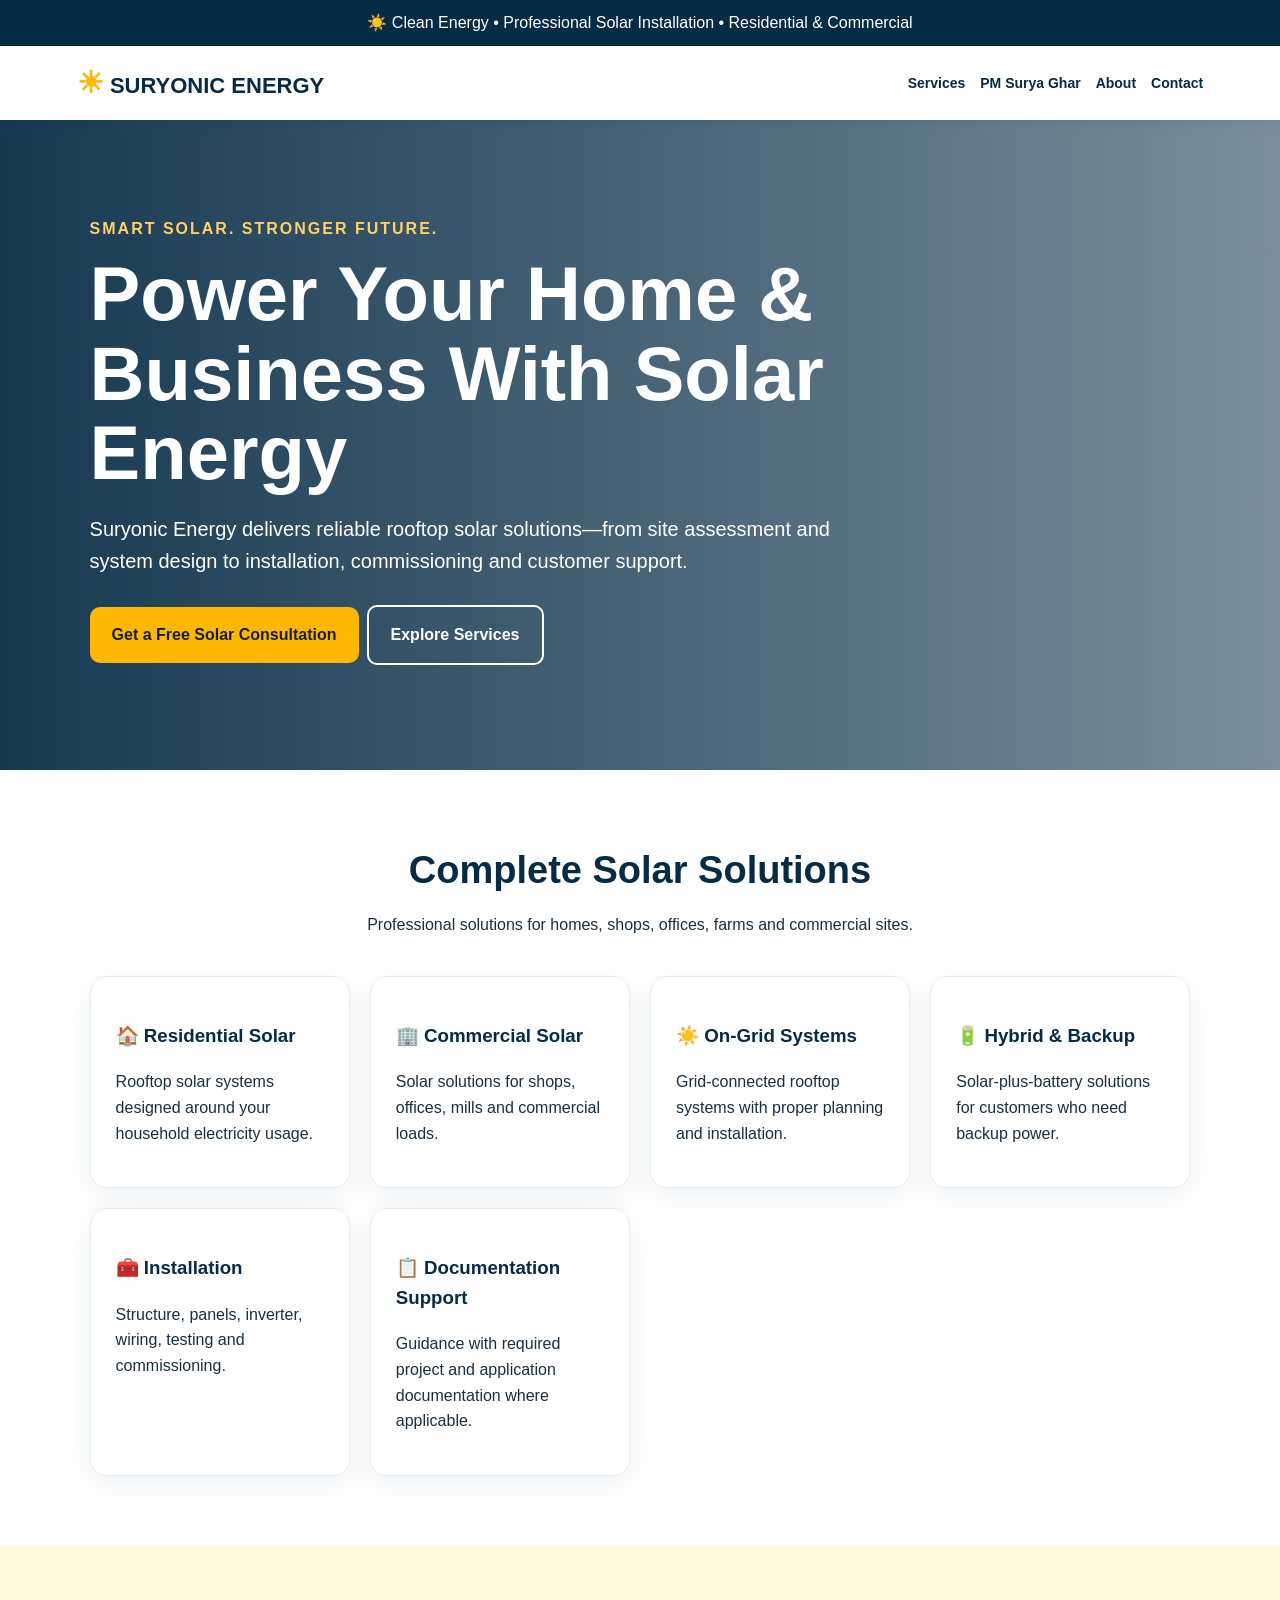
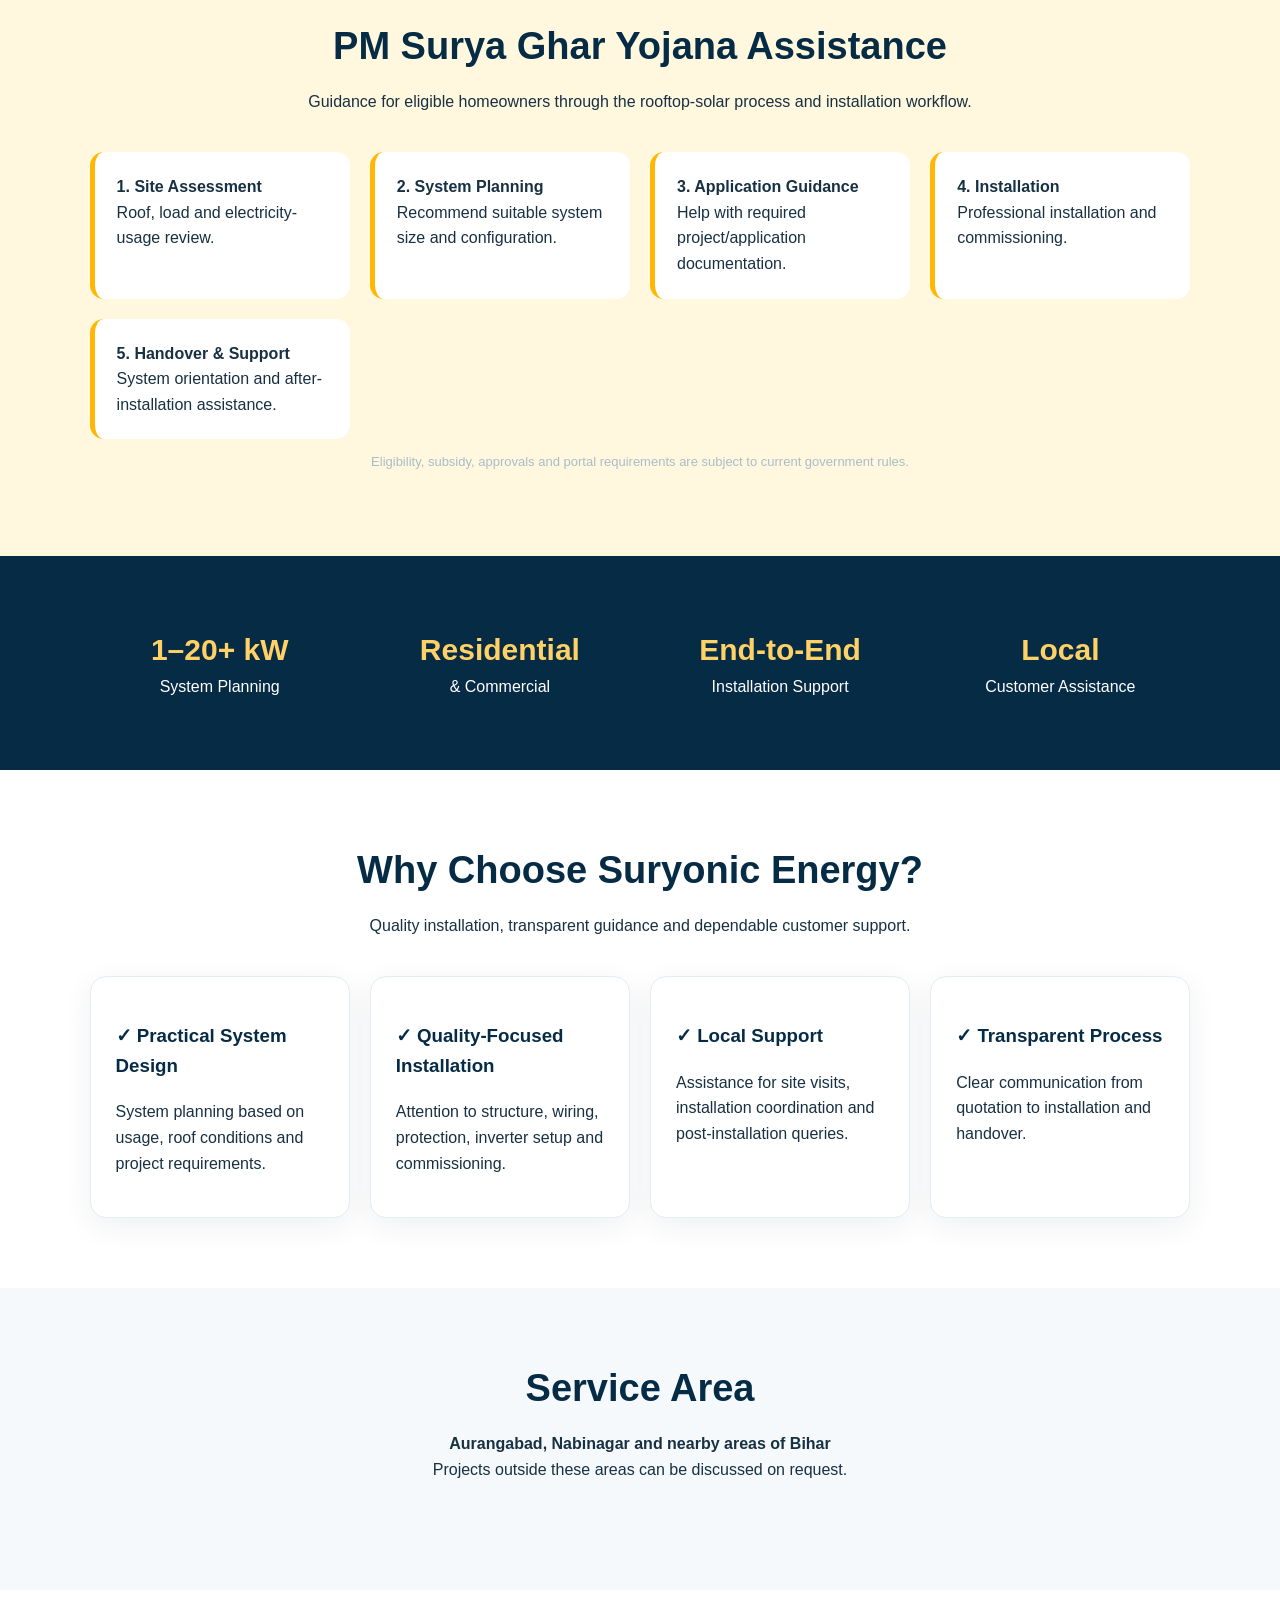
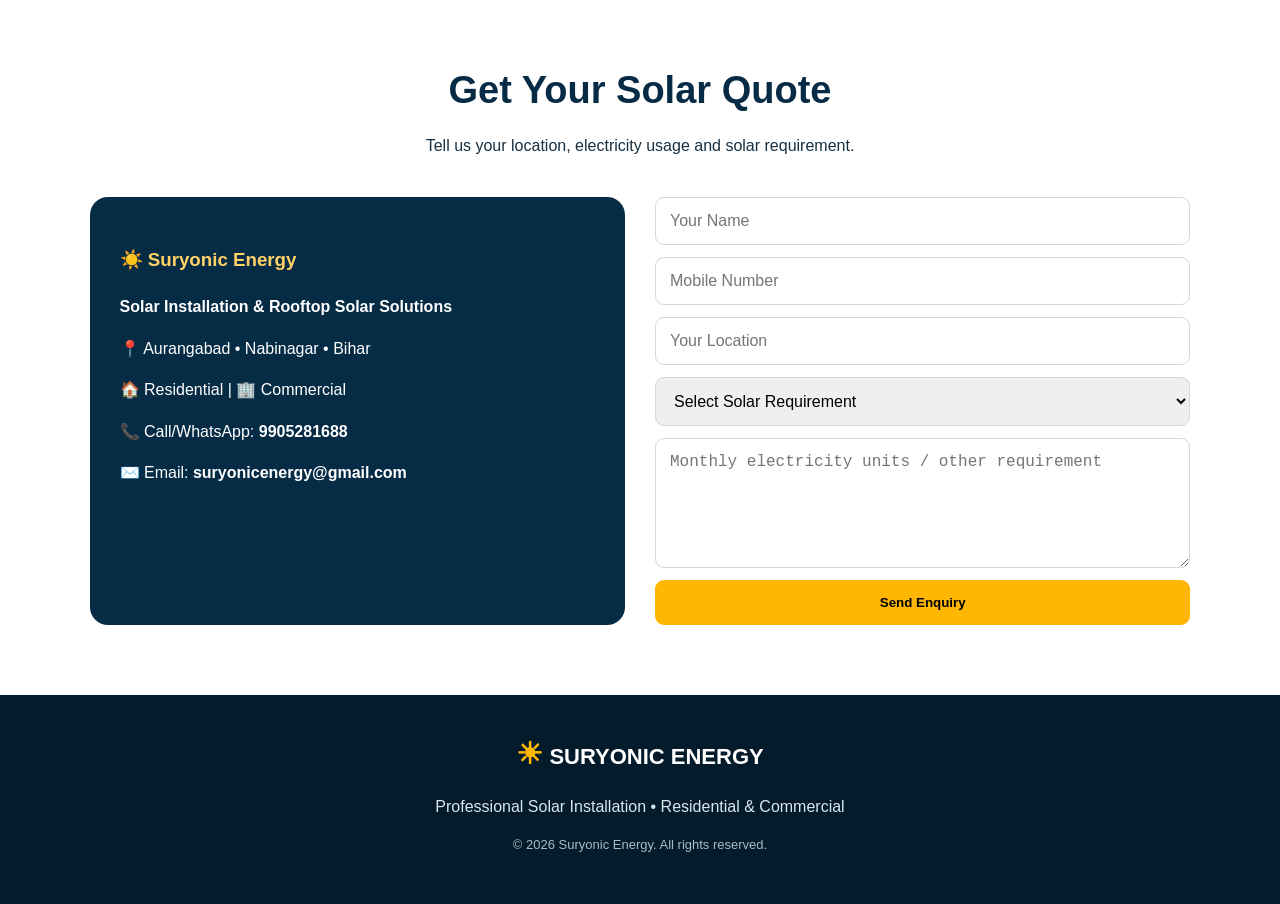
==== index.html @ b530cf10 "Add files via upload" ====
<!doctype html>
<html lang="en">
<head>
<meta charset="utf-8"><meta name="viewport" content="width=device-width,initial-scale=1">
<title>Suryonic Energy | Solar Installation in Bihar</title>
<meta name="description" content="Suryonic Energy provides rooftop solar installation and residential and commercial solar solutions in Bihar.">
<meta name="keywords" content="solar installation Bihar, rooftop solar, PM Surya Ghar, solar company Aurangabad Bihar, solar Nabinagar">
<meta name="theme-color" content="#062b45">
<style>
:root{--n:#062b45;--b:#0b496b;--y:#ffb703;--l:#f5f9fc;--t:#173042}*{box-sizing:border-box}html{scroll-behavior:smooth}body{margin:0;font-family:Arial,sans-serif;color:var(--t);line-height:1.6}.top{background:var(--n);color:#fff;text-align:center;padding:10px 15px}nav{position:sticky;top:0;z-index:5;background:#fff;display:flex;justify-content:space-between;align-items:center;padding:13px 6%;box-shadow:0 2px 12px #0001}.logo{font-size:22px;font-weight:800;color:var(--n)}.logo span{color:var(--y);font-size:30px}nav a{margin-left:15px;text-decoration:none;color:var(--n);font-weight:700;font-size:14px}.hero{min-height:650px;padding:75px 7%;display:flex;align-items:center;color:#fff;background:linear-gradient(90deg,#052b45ee,#052b4588),url('https://images.unsplash.com/photo-1508514177221-188b1cf16e9d?auto=format&fit=crop&w=1800&q=85') center/cover}.hero div{max-width:800px}.ey{color:#ffd166;font-weight:800;letter-spacing:2px}.hero h1{font-size:clamp(42px,7vw,76px);line-height:1.05;margin:12px 0 20px}.hero p{font-size:20px}.btn{display:inline-block;padding:15px 22px;border-radius:10px;text-decoration:none;font-weight:800;margin:8px 8px 8px 0}.p{background:var(--y);color:#13202a}.s{border:2px solid #fff;color:#fff}section{padding:70px 7%}.title{text-align:center;font-size:38px;color:var(--n);margin:0 0 12px}.lead{text-align:center;max-width:760px;margin:0 auto 38px}.cards,.steps{display:grid;grid-template-columns:repeat(auto-fit,minmax(220px,1fr));gap:20px}.card{padding:25px;background:#fff;border:1px solid #e4edf2;border-radius:16px;box-shadow:0 8px 30px #062b4512}.card h3{color:var(--n)}.pm{background:#fff8df}.step{background:#fff;padding:22px;border-radius:14px;border-left:5px solid var(--y)}.stats{background:var(--n);color:#fff;display:grid;grid-template-columns:repeat(auto-fit,minmax(180px,1fr));gap:20px;text-align:center}.stats b{display:block;color:#ffd166;font-size:30px}.area{background:var(--l)}.contact{display:grid;grid-template-columns:1fr 1fr;gap:30px}.box{background:var(--n);color:#fff;border-radius:18px;padding:30px}.box h3{color:#ffd166}form{display:grid;gap:12px}input,select,textarea{padding:14px;border:1px solid #ccd9e1;border-radius:9px;font-size:16px}textarea{min-height:130px}.submit{background:var(--y);border:0;padding:15px;border-radius:9px;font-weight:800}footer{background:#031b2b;color:#d9e7ef;text-align:center;padding:35px 7%}.small{font-size:13px;color:#a9bdc9}@media(max-width:800px){nav a{display:none}.contact{grid-template-columns:1fr}.hero{padding:60px 6%}.title{font-size:31px}}
</style></head>
<body>
<div class="top">☀️ Clean Energy • Professional Solar Installation • Residential & Commercial</div>
<nav><div class="logo"><span>☀</span> SURYONIC ENERGY</div><div><a href="#services">Services</a><a href="#pm">PM Surya Ghar</a><a href="#about">About</a><a href="#contact">Contact</a></div></nav>
<header class="hero"><div><div class="ey">SMART SOLAR. STRONGER FUTURE.</div><h1>Power Your Home & Business With Solar Energy</h1><p>Suryonic Energy delivers reliable rooftop solar solutions—from site assessment and system design to installation, commissioning and customer support.</p><a class="btn p" href="#contact">Get a Free Solar Consultation</a><a class="btn s" href="#services">Explore Services</a></div></header>
<section id="services"><h2 class="title">Complete Solar Solutions</h2><p class="lead">Professional solutions for homes, shops, offices, farms and commercial sites.</p><div class="cards">
<div class="card"><h3>🏠 Residential Solar</h3><p>Rooftop solar systems designed around your household electricity usage.</p></div>
<div class="card"><h3>🏢 Commercial Solar</h3><p>Solar solutions for shops, offices, mills and commercial loads.</p></div>
<div class="card"><h3>☀️ On-Grid Systems</h3><p>Grid-connected rooftop systems with proper planning and installation.</p></div>
<div class="card"><h3>🔋 Hybrid & Backup</h3><p>Solar-plus-battery solutions for customers who need backup power.</p></div>
<div class="card"><h3>🧰 Installation</h3><p>Structure, panels, inverter, wiring, testing and commissioning.</p></div>
<div class="card"><h3>📋 Documentation Support</h3><p>Guidance with required project and application documentation where applicable.</p></div>
</div></section>
<section id="pm" class="pm"><h2 class="title">PM Surya Ghar Yojana Assistance</h2><p class="lead">Guidance for eligible homeowners through the rooftop-solar process and installation workflow.</p><div class="steps">
<div class="step"><b>1. Site Assessment</b><br>Roof, load and electricity-usage review.</div><div class="step"><b>2. System Planning</b><br>Recommend suitable system size and configuration.</div><div class="step"><b>3. Application Guidance</b><br>Help with required project/application documentation.</div><div class="step"><b>4. Installation</b><br>Professional installation and commissioning.</div><div class="step"><b>5. Handover & Support</b><br>System orientation and after-installation assistance.</div></div><p class="small" style="text-align:center">Eligibility, subsidy, approvals and portal requirements are subject to current government rules.</p></section>
<section class="stats"><div><b>1–20+ kW</b>System Planning</div><div><b>Residential</b>& Commercial</div><div><b>End-to-End</b>Installation Support</div><div><b>Local</b>Customer Assistance</div></section>
<section id="about"><h2 class="title">Why Choose Suryonic Energy?</h2><p class="lead">Quality installation, transparent guidance and dependable customer support.</p><div class="cards">
<div class="card"><h3>✓ Practical System Design</h3><p>System planning based on usage, roof conditions and project requirements.</p></div><div class="card"><h3>✓ Quality-Focused Installation</h3><p>Attention to structure, wiring, protection, inverter setup and commissioning.</p></div><div class="card"><h3>✓ Local Support</h3><p>Assistance for site visits, installation coordination and post-installation queries.</p></div><div class="card"><h3>✓ Transparent Process</h3><p>Clear communication from quotation to installation and handover.</p></div></div></section>
<section class="area"><h2 class="title">Service Area</h2><p class="lead"><b>Aurangabad, Nabinagar and nearby areas of Bihar</b><br>Projects outside these areas can be discussed on request.</p></section>
<section id="contact"><h2 class="title">Get Your Solar Quote</h2><p class="lead">Tell us your location, electricity usage and solar requirement.</p><div class="contact"><div class="box"><h3>☀️ Suryonic Energy</h3><p><b>Solar Installation & Rooftop Solar Solutions</b></p><p>📍 Aurangabad • Nabinagar • Bihar</p><p>🏠 Residential | 🏢 Commercial</p><p>📞 Call/WhatsApp: <b>9905281688</b></p><p>✉️ Email: <b>suryonicenergy@gmail.com</b></p></div>
<form action="mailto:suryonicenergy@gmail.com" method="post" enctype="text/plain"><input name="name" required placeholder="Your Name"><input name="phone" required placeholder="Mobile Number"><input name="location" required placeholder="Your Location"><select name="system"><option>Select Solar Requirement</option><option>1 kW</option><option>2 kW</option><option>3 kW</option><option>5 kW</option><option>10 kW+</option><option>Not Sure</option></select><textarea name="message" placeholder="Monthly electricity units / other requirement"></textarea><button class="submit">Send Enquiry</button></form></div></section>
<footer><div class="logo" style="color:#fff"><span>☀</span> SURYONIC ENERGY</div><p>Professional Solar Installation • Residential & Commercial</p><p class="small">© 2026 Suryonic Energy. All rights reserved.</p></footer>
</body></html>
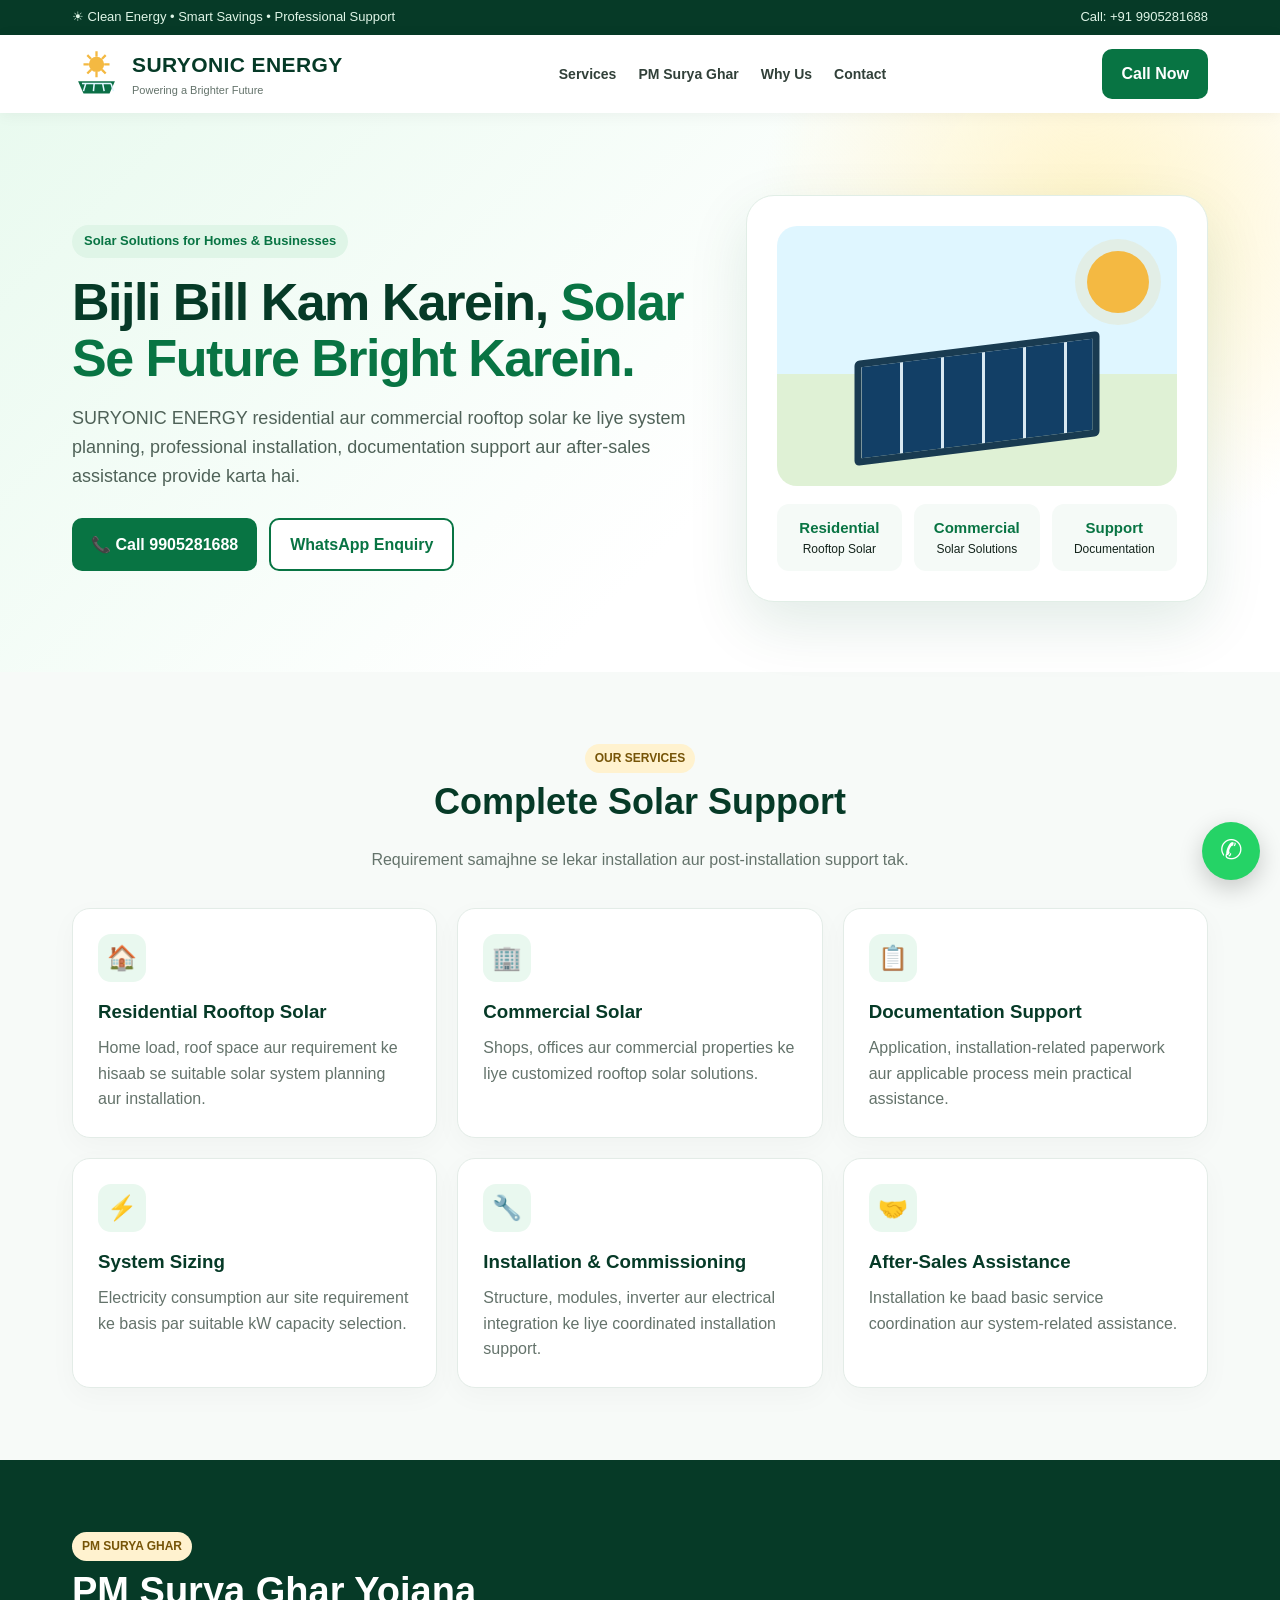
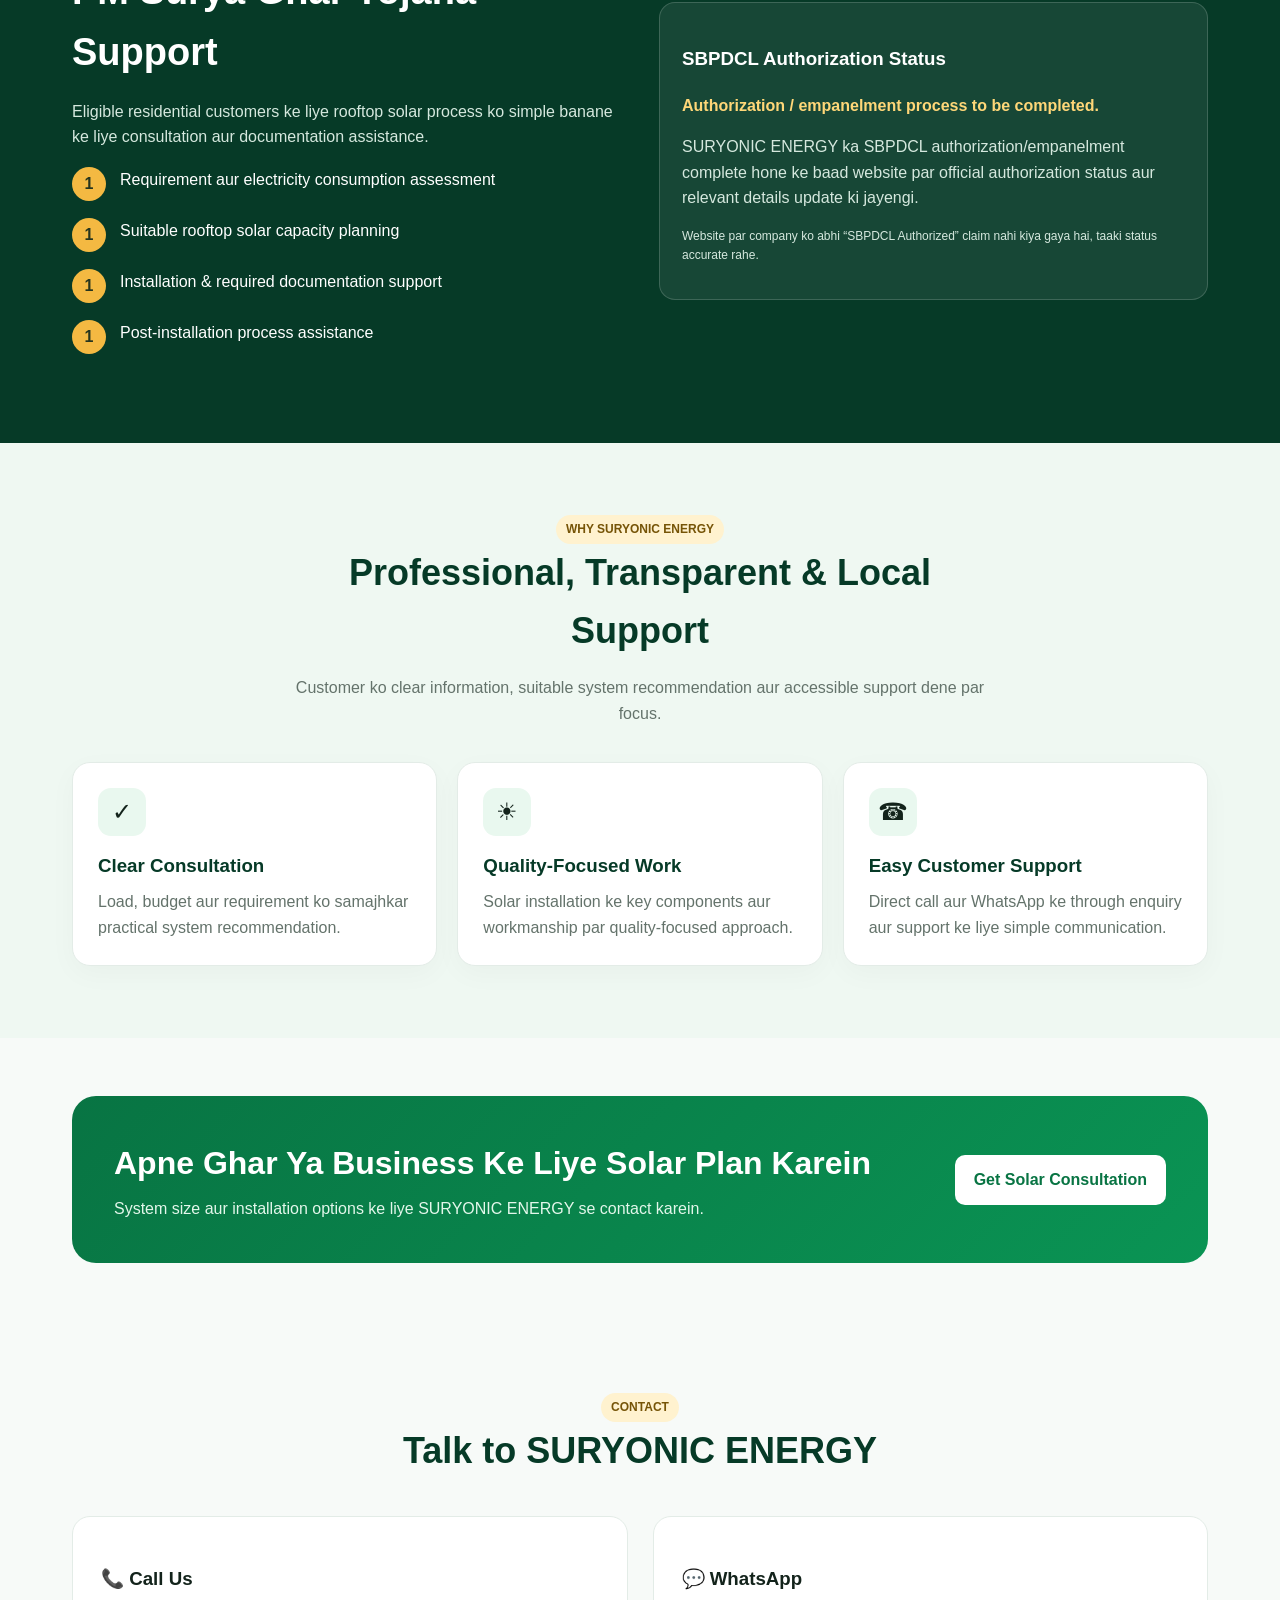
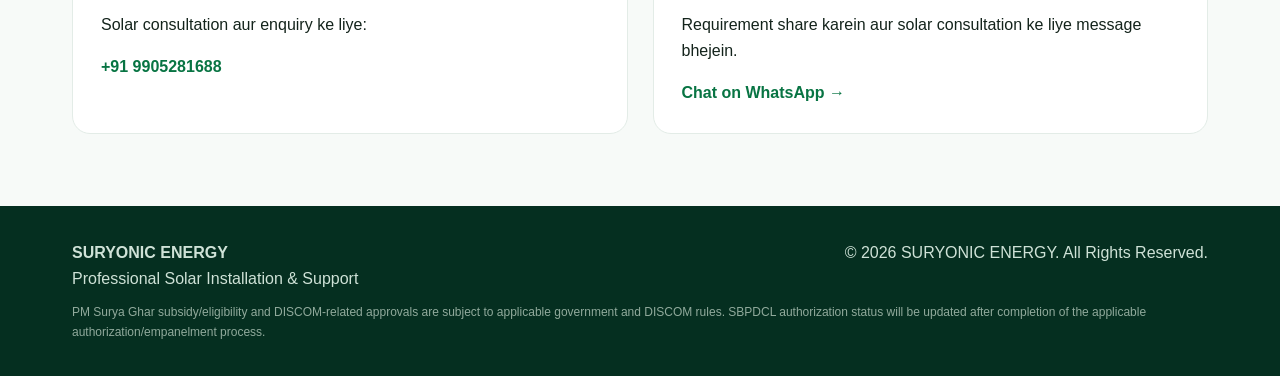
==== commit 8b2fc091: "Rename index-3.html to index.html" ====
--- a/index.html
+++ b/index.html
@@ -1,33 +1,21 @@
 <!doctype html>
-<html lang="en">
+<html lang="hi">
 <head>
 <meta charset="utf-8"><meta name="viewport" content="width=device-width,initial-scale=1">
-<title>Suryonic Energy | Solar Installation in Bihar</title>
-<meta name="description" content="Suryonic Energy provides rooftop solar installation and residential and commercial solar solutions in Bihar.">
-<meta name="keywords" content="solar installation Bihar, rooftop solar, PM Surya Ghar, solar company Aurangabad Bihar, solar Nabinagar">
-<meta name="theme-color" content="#062b45">
+<title>SURYONIC ENERGY | Professional Solar Solutions</title>
+<meta name="description" content="SURYONIC ENERGY - Residential and commercial rooftop solar consultation, installation, documentation and after-sales support in Bihar.">
 <style>
-:root{--n:#062b45;--b:#0b496b;--y:#ffb703;--l:#f5f9fc;--t:#173042}*{box-sizing:border-box}html{scroll-behavior:smooth}body{margin:0;font-family:Arial,sans-serif;color:var(--t);line-height:1.6}.top{background:var(--n);color:#fff;text-align:center;padding:10px 15px}nav{position:sticky;top:0;z-index:5;background:#fff;display:flex;justify-content:space-between;align-items:center;padding:13px 6%;box-shadow:0 2px 12px #0001}.logo{font-size:22px;font-weight:800;color:var(--n)}.logo span{color:var(--y);font-size:30px}nav a{margin-left:15px;text-decoration:none;color:var(--n);font-weight:700;font-size:14px}.hero{min-height:650px;padding:75px 7%;display:flex;align-items:center;color:#fff;background:linear-gradient(90deg,#052b45ee,#052b4588),url('https://images.unsplash.com/photo-1508514177221-188b1cf16e9d?auto=format&fit=crop&w=1800&q=85') center/cover}.hero div{max-width:800px}.ey{color:#ffd166;font-weight:800;letter-spacing:2px}.hero h1{font-size:clamp(42px,7vw,76px);line-height:1.05;margin:12px 0 20px}.hero p{font-size:20px}.btn{display:inline-block;padding:15px 22px;border-radius:10px;text-decoration:none;font-weight:800;margin:8px 8px 8px 0}.p{background:var(--y);color:#13202a}.s{border:2px solid #fff;color:#fff}section{padding:70px 7%}.title{text-align:center;font-size:38px;color:var(--n);margin:0 0 12px}.lead{text-align:center;max-width:760px;margin:0 auto 38px}.cards,.steps{display:grid;grid-template-columns:repeat(auto-fit,minmax(220px,1fr));gap:20px}.card{padding:25px;background:#fff;border:1px solid #e4edf2;border-radius:16px;box-shadow:0 8px 30px #062b4512}.card h3{color:var(--n)}.pm{background:#fff8df}.step{background:#fff;padding:22px;border-radius:14px;border-left:5px solid var(--y)}.stats{background:var(--n);color:#fff;display:grid;grid-template-columns:repeat(auto-fit,minmax(180px,1fr));gap:20px;text-align:center}.stats b{display:block;color:#ffd166;font-size:30px}.area{background:var(--l)}.contact{display:grid;grid-template-columns:1fr 1fr;gap:30px}.box{background:var(--n);color:#fff;border-radius:18px;padding:30px}.box h3{color:#ffd166}form{display:grid;gap:12px}input,select,textarea{padding:14px;border:1px solid #ccd9e1;border-radius:9px;font-size:16px}textarea{min-height:130px}.submit{background:var(--y);border:0;padding:15px;border-radius:9px;font-weight:800}footer{background:#031b2b;color:#d9e7ef;text-align:center;padding:35px 7%}.small{font-size:13px;color:#a9bdc9}@media(max-width:800px){nav a{display:none}.contact{grid-template-columns:1fr}.hero{padding:60px 6%}.title{font-size:31px}}
-</style></head>
-<body>
-<div class="top">☀️ Clean Energy • Professional Solar Installation • Residential & Commercial</div>
-<nav><div class="logo"><span>☀</span> SURYONIC ENERGY</div><div><a href="#services">Services</a><a href="#pm">PM Surya Ghar</a><a href="#about">About</a><a href="#contact">Contact</a></div></nav>
-<header class="hero"><div><div class="ey">SMART SOLAR. STRONGER FUTURE.</div><h1>Power Your Home & Business With Solar Energy</h1><p>Suryonic Energy delivers reliable rooftop solar solutions—from site assessment and system design to installation, commissioning and customer support.</p><a class="btn p" href="#contact">Get a Free Solar Consultation</a><a class="btn s" href="#services">Explore Services</a></div></header>
-<section id="services"><h2 class="title">Complete Solar Solutions</h2><p class="lead">Professional solutions for homes, shops, offices, farms and commercial sites.</p><div class="cards">
-<div class="card"><h3>🏠 Residential Solar</h3><p>Rooftop solar systems designed around your household electricity usage.</p></div>
-<div class="card"><h3>🏢 Commercial Solar</h3><p>Solar solutions for shops, offices, mills and commercial loads.</p></div>
-<div class="card"><h3>☀️ On-Grid Systems</h3><p>Grid-connected rooftop systems with proper planning and installation.</p></div>
-<div class="card"><h3>🔋 Hybrid & Backup</h3><p>Solar-plus-battery solutions for customers who need backup power.</p></div>
-<div class="card"><h3>🧰 Installation</h3><p>Structure, panels, inverter, wiring, testing and commissioning.</p></div>
-<div class="card"><h3>📋 Documentation Support</h3><p>Guidance with required project and application documentation where applicable.</p></div>
-</div></section>
-<section id="pm" class="pm"><h2 class="title">PM Surya Ghar Yojana Assistance</h2><p class="lead">Guidance for eligible homeowners through the rooftop-solar process and installation workflow.</p><div class="steps">
-<div class="step"><b>1. Site Assessment</b><br>Roof, load and electricity-usage review.</div><div class="step"><b>2. System Planning</b><br>Recommend suitable system size and configuration.</div><div class="step"><b>3. Application Guidance</b><br>Help with required project/application documentation.</div><div class="step"><b>4. Installation</b><br>Professional installation and commissioning.</div><div class="step"><b>5. Handover & Support</b><br>System orientation and after-installation assistance.</div></div><p class="small" style="text-align:center">Eligibility, subsidy, approvals and portal requirements are subject to current government rules.</p></section>
-<section class="stats"><div><b>1–20+ kW</b>System Planning</div><div><b>Residential</b>& Commercial</div><div><b>End-to-End</b>Installation Support</div><div><b>Local</b>Customer Assistance</div></section>
-<section id="about"><h2 class="title">Why Choose Suryonic Energy?</h2><p class="lead">Quality installation, transparent guidance and dependable customer support.</p><div class="cards">
-<div class="card"><h3>✓ Practical System Design</h3><p>System planning based on usage, roof conditions and project requirements.</p></div><div class="card"><h3>✓ Quality-Focused Installation</h3><p>Attention to structure, wiring, protection, inverter setup and commissioning.</p></div><div class="card"><h3>✓ Local Support</h3><p>Assistance for site visits, installation coordination and post-installation queries.</p></div><div class="card"><h3>✓ Transparent Process</h3><p>Clear communication from quotation to installation and handover.</p></div></div></section>
-<section class="area"><h2 class="title">Service Area</h2><p class="lead"><b>Aurangabad, Nabinagar and nearby areas of Bihar</b><br>Projects outside these areas can be discussed on request.</p></section>
-<section id="contact"><h2 class="title">Get Your Solar Quote</h2><p class="lead">Tell us your location, electricity usage and solar requirement.</p><div class="contact"><div class="box"><h3>☀️ Suryonic Energy</h3><p><b>Solar Installation & Rooftop Solar Solutions</b></p><p>📍 Aurangabad • Nabinagar • Bihar</p><p>🏠 Residential | 🏢 Commercial</p><p>📞 Call/WhatsApp: <b>9905281688</b></p><p>✉️ Email: <b>suryonicenergy@gmail.com</b></p></div>
-<form action="mailto:suryonicenergy@gmail.com" method="post" enctype="text/plain"><input name="name" required placeholder="Your Name"><input name="phone" required placeholder="Mobile Number"><input name="location" required placeholder="Your Location"><select name="system"><option>Select Solar Requirement</option><option>1 kW</option><option>2 kW</option><option>3 kW</option><option>5 kW</option><option>10 kW+</option><option>Not Sure</option></select><textarea name="message" placeholder="Monthly electricity units / other requirement"></textarea><button class="submit">Send Enquiry</button></form></div></section>
-<footer><div class="logo" style="color:#fff"><span>☀</span> SURYONIC ENERGY</div><p>Professional Solar Installation • Residential & Commercial</p><p class="small">© 2026 Suryonic Energy. All rights reserved.</p></footer>
-</body></html>+:root{--green:#087443;--dark:#063a27;--lime:#e9f8ef;--gold:#f4b942;--ink:#13231b;--muted:#64736b;--white:#fff}*{box-sizing:border-box}html{scroll-behavior:smooth}body{margin:0;font-family:Inter,Arial,sans-serif;color:var(--ink);background:#f7faf8;line-height:1.6}a{text-decoration:none}.wrap{max-width:1180px;margin:auto;padding:0 22px}.top{background:var(--dark);color:#dff5e7;font-size:13px;padding:7px 0}.top .wrap{display:flex;justify-content:space-between;gap:15px;flex-wrap:wrap}header{background:#fff;position:sticky;top:0;z-index:10;box-shadow:0 2px 15px #0000000d}.nav{min-height:78px;display:flex;align-items:center;justify-content:space-between;gap:20px}.logo{display:flex;align-items:center;gap:11px;color:var(--dark)}.logo-mark{width:49px;height:49px}.logo strong{display:block;font-size:21px;letter-spacing:.4px}.logo small{display:block;color:var(--muted);font-size:11px}.links{display:flex;gap:22px;align-items:center}.links a{color:#314039;font-size:14px;font-weight:700}.btn{display:inline-flex;align-items:center;justify-content:center;padding:12px 19px;border-radius:10px;font-weight:800;transition:.2s}.btn-primary{background:var(--green);color:#fff}.btn-outline{border:2px solid var(--green);color:var(--green);background:#fff}.hero{background:radial-gradient(circle at 85% 20%,#fff4c8 0,transparent 28%),linear-gradient(135deg,#e9faef,#fff 60%);padding:82px 0 70px}.hero-grid{display:grid;grid-template-columns:1.15fr .85fr;gap:48px;align-items:center}.eyebrow{display:inline-block;background:#dff5e7;color:var(--green);padding:6px 12px;border-radius:50px;font-weight:800;font-size:13px}.hero h1{font-size:52px;line-height:1.08;margin:16px 0;color:var(--dark);letter-spacing:-1.5px}.hero h1 span{color:var(--green)}.hero p{font-size:18px;color:#4f6258;max-width:680px}.actions{display:flex;gap:12px;flex-wrap:wrap;margin-top:27px}.visual{background:#fff;border-radius:28px;padding:30px;box-shadow:0 22px 60px #0b57351f;border:1px solid #e1eee6}.solar-art{height:260px;border-radius:20px;background:linear-gradient(#dff6ff 0 57%,#dff1d5 57%);position:relative;overflow:hidden}.sun{position:absolute;right:28px;top:25px;width:62px;height:62px;background:var(--gold);border-radius:50%;box-shadow:0 0 0 12px #f4b94222}.panel{position:absolute;left:50%;bottom:35px;transform:translateX(-50%) skewY(-7deg);width:245px;height:105px;background:repeating-linear-gradient(90deg,#123f66 0 38px,#d8e8f2 39px 41px),repeating-linear-gradient(0deg,transparent 0 31px,#d8e8f2 32px 34px);border:7px solid #193b51;border-radius:5px}.trust{display:grid;grid-template-columns:repeat(3,1fr);gap:12px;margin-top:18px}.trust div{background:#f5faf7;padding:12px;border-radius:12px;text-align:center;font-size:12px}.trust b{display:block;color:var(--green);font-size:15px}.section{padding:72px 0}.head{text-align:center;max-width:720px;margin:0 auto 36px}.head h2{font-size:36px;color:var(--dark);margin:0 0 10px}.head p{color:var(--muted)}.grid{display:grid;grid-template-columns:repeat(3,1fr);gap:20px}.card{background:#fff;border:1px solid #e3ece7;border-radius:18px;padding:25px;box-shadow:0 8px 28px #00000008}.icon{width:48px;height:48px;border-radius:13px;background:var(--lime);display:grid;place-items:center;font-size:24px}.card h3{color:var(--dark);margin:15px 0 8px}.card p{color:var(--muted);margin:0}.scheme{background:var(--dark);color:#fff}.scheme-grid{display:grid;grid-template-columns:1fr 1fr;gap:38px;align-items:center}.scheme h2{font-size:38px;margin:0 0 14px}.scheme p{color:#d5e8de}.note{background:#ffffff12;border:1px solid #ffffff2a;border-radius:16px;padding:22px}.note strong{color:#ffd778}.steps{counter-reset:s}.step{display:flex;gap:14px;margin:17px 0}.step:before{counter-increment:s;content:counter(s);min-width:34px;height:34px;border-radius:50%;background:var(--gold);color:#26351e;display:grid;place-items:center;font-weight:900}.why{background:#eff8f2}.cta{padding:58px 0}.cta-box{background:linear-gradient(135deg,var(--green),#0a9454);border-radius:24px;color:#fff;padding:42px;display:flex;align-items:center;justify-content:space-between;gap:25px}.cta-box h2{margin:0;font-size:32px}.cta-box p{margin:6px 0 0;color:#e3f7eb}.cta-box .btn{background:#fff;color:var(--green)}.contact{display:grid;grid-template-columns:1fr 1fr;gap:25px}.contact-card{background:#fff;border-radius:18px;padding:28px;border:1px solid #e3ece7}.contact-card a{color:var(--green);font-weight:800}.badge{display:inline-block;background:#fff2cf;color:#765407;padding:5px 10px;border-radius:50px;font-size:12px;font-weight:800}footer{background:#052f20;color:#cfe2d7;padding:34px 0}.foot{display:flex;justify-content:space-between;gap:20px;flex-wrap:wrap}.disclaimer{font-size:12px;color:#91aa9c;margin-top:12px}.wa{position:fixed;right:20px;bottom:20px;width:58px;height:58px;border-radius:50%;background:#25D366;color:#fff;display:grid;place-items:center;font-size:27px;box-shadow:0 8px 25px #0003;z-index:12}@media(max-width:850px){.links a:not(.btn){display:none}.hero-grid,.scheme-grid,.contact{grid-template-columns:1fr}.hero{padding:55px 0}.hero h1{font-size:39px}.grid{grid-template-columns:1fr}.visual{order:-1}.cta-box{display:block}.cta-box .btn{margin-top:18px}.trust{grid-template-columns:1fr 1fr 1fr}.head h2{font-size:30px}}@media(max-width:460px){.logo strong{font-size:18px}.nav>.btn{display:none}.hero h1{font-size:34px}.trust{grid-template-columns:1fr}.cta-box{padding:28px}.scheme h2{font-size:31px}}
+</style>
+</head><body>
+<div class="top"><div class="wrap"><span>☀ Clean Energy • Smart Savings • Professional Support</span><span>Call: +91 9905281688</span></div></div>
+<header><div class="wrap nav"><a class="logo" href="#home"><svg class="logo-mark" viewBox="0 0 64 64" aria-label="Suryonic Energy logo"><circle cx="32" cy="20" r="10" fill="#f4b942"/><g stroke="#f4b942" stroke-width="3"><path d="M32 3v7M32 30v7M15 20h7M42 20h7M20 8l5 5M39 27l5 5M44 8l-5 5M25 27l-5 5"/></g><path d="M8 42h48L49 58H15z" fill="#0b6f46"/><path d="M13 45h38M18 45l-3 10M29 45l-1 10M40 45l2 10M51 45l3 10" stroke="#dff6ff" stroke-width="2"/></svg><div><strong>SURYONIC ENERGY</strong><small>Powering a Brighter Future</small></div></a><nav class="links"><a href="#services">Services</a><a href="#scheme">PM Surya Ghar</a><a href="#about">Why Us</a><a href="#contact">Contact</a></nav><a class="btn btn-primary" href="tel:+919905281688">Call Now</a></div></header>
+<main id="home"><section class="hero"><div class="wrap hero-grid"><div><span class="eyebrow">Solar Solutions for Homes & Businesses</span><h1>Bijli Bill Kam Karein, <span>Solar Se Future Bright Karein.</span></h1><p>SURYONIC ENERGY residential aur commercial rooftop solar ke liye system planning, professional installation, documentation support aur after-sales assistance provide karta hai.</p><div class="actions"><a class="btn btn-primary" href="tel:+919905281688">📞 Call 9905281688</a><a class="btn btn-outline" href="https://wa.me/919905281688?text=Namaste%20SURYONIC%20ENERGY%2C%20mujhe%20solar%20installation%20ki%20jankari%20chahiye.">WhatsApp Enquiry</a></div></div><div class="visual"><div class="solar-art"><div class="sun"></div><div class="panel"></div></div><div class="trust"><div><b>Residential</b>Rooftop Solar</div><div><b>Commercial</b>Solar Solutions</div><div><b>Support</b>Documentation</div></div></div></div></section>
+<section class="section" id="services"><div class="wrap"><div class="head"><span class="badge">OUR SERVICES</span><h2>Complete Solar Support</h2><p>Requirement samajhne se lekar installation aur post-installation support tak.</p></div><div class="grid"><article class="card"><div class="icon">🏠</div><h3>Residential Rooftop Solar</h3><p>Home load, roof space aur requirement ke hisaab se suitable solar system planning aur installation.</p></article><article class="card"><div class="icon">🏢</div><h3>Commercial Solar</h3><p>Shops, offices aur commercial properties ke liye customized rooftop solar solutions.</p></article><article class="card"><div class="icon">📋</div><h3>Documentation Support</h3><p>Application, installation-related paperwork aur applicable process mein practical assistance.</p></article><article class="card"><div class="icon">⚡</div><h3>System Sizing</h3><p>Electricity consumption aur site requirement ke basis par suitable kW capacity selection.</p></article><article class="card"><div class="icon">🔧</div><h3>Installation & Commissioning</h3><p>Structure, modules, inverter aur electrical integration ke liye coordinated installation support.</p></article><article class="card"><div class="icon">🤝</div><h3>After-Sales Assistance</h3><p>Installation ke baad basic service coordination aur system-related assistance.</p></article></div></div></section>
+<section class="section scheme" id="scheme"><div class="wrap scheme-grid"><div><span class="badge">PM SURYA GHAR</span><h2>PM Surya Ghar Yojana Support</h2><p>Eligible residential customers ke liye rooftop solar process ko simple banane ke liye consultation aur documentation assistance.</p><div class="step">Requirement aur electricity consumption assessment</div><div class="step">Suitable rooftop solar capacity planning</div><div class="step">Installation & required documentation support</div><div class="step">Post-installation process assistance</div></div><div class="note"><h3>SBPDCL Authorization Status</h3><p><strong>Authorization / empanelment process to be completed.</strong></p><p>SURYONIC ENERGY ka SBPDCL authorization/empanelment complete hone ke baad website par official authorization status aur relevant details update ki jayengi.</p><p class="disclaimer">Website par company ko abhi “SBPDCL Authorized” claim nahi kiya gaya hai, taaki status accurate rahe.</p></div></div></section>
+<section class="section why" id="about"><div class="wrap"><div class="head"><span class="badge">WHY SURYONIC ENERGY</span><h2>Professional, Transparent & Local Support</h2><p>Customer ko clear information, suitable system recommendation aur accessible support dene par focus.</p></div><div class="grid"><div class="card"><div class="icon">✓</div><h3>Clear Consultation</h3><p>Load, budget aur requirement ko samajhkar practical system recommendation.</p></div><div class="card"><div class="icon">☀</div><h3>Quality-Focused Work</h3><p>Solar installation ke key components aur workmanship par quality-focused approach.</p></div><div class="card"><div class="icon">☎</div><h3>Easy Customer Support</h3><p>Direct call aur WhatsApp ke through enquiry aur support ke liye simple communication.</p></div></div></div></section>
+<section class="cta"><div class="wrap"><div class="cta-box"><div><h2>Apne Ghar Ya Business Ke Liye Solar Plan Karein</h2><p>System size aur installation options ke liye SURYONIC ENERGY se contact karein.</p></div><a class="btn" href="https://wa.me/919905281688?text=Namaste%20SURYONIC%20ENERGY%2C%20mujhe%20solar%20quotation%20chahiye.">Get Solar Consultation</a></div></div></section>
+<section class="section" id="contact"><div class="wrap"><div class="head"><span class="badge">CONTACT</span><h2>Talk to SURYONIC ENERGY</h2></div><div class="contact"><div class="contact-card"><h3>📞 Call Us</h3><p>Solar consultation aur enquiry ke liye:</p><a href="tel:+919905281688">+91 9905281688</a></div><div class="contact-card"><h3>💬 WhatsApp</h3><p>Requirement share karein aur solar consultation ke liye message bhejein.</p><a href="https://wa.me/919905281688">Chat on WhatsApp →</a></div></div></div></section></main>
+<footer><div class="wrap foot"><div><strong>SURYONIC ENERGY</strong><div>Professional Solar Installation & Support</div></div><div>© 2026 SURYONIC ENERGY. All Rights Reserved.</div></div><div class="wrap disclaimer">PM Surya Ghar subsidy/eligibility and DISCOM-related approvals are subject to applicable government and DISCOM rules. SBPDCL authorization status will be updated after completion of the applicable authorization/empanelment process.</div></footer>
+<a class="wa" aria-label="WhatsApp" href="https://wa.me/919905281688?text=Namaste%20SURYONIC%20ENERGY%2C%20mujhe%20solar%20installation%20ki%20jankari%20chahiye.">✆</a>
+</body></html>
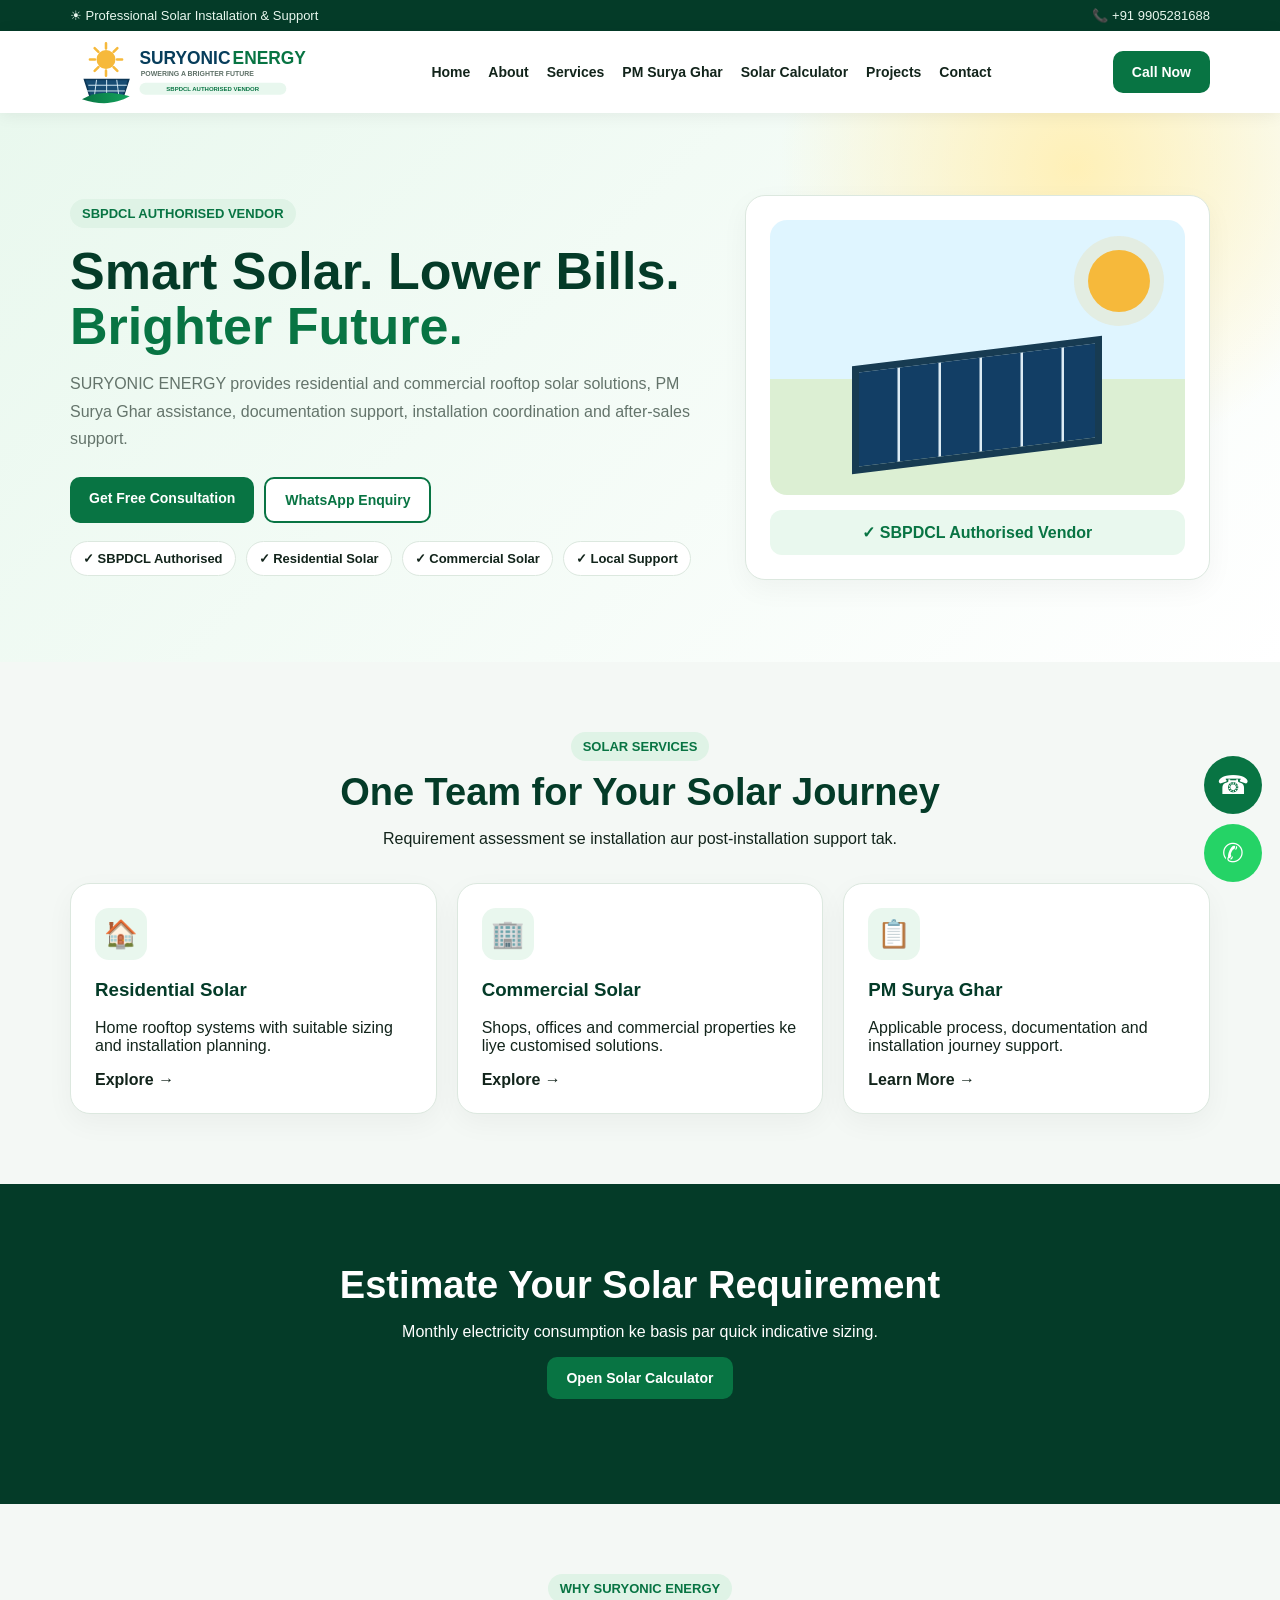
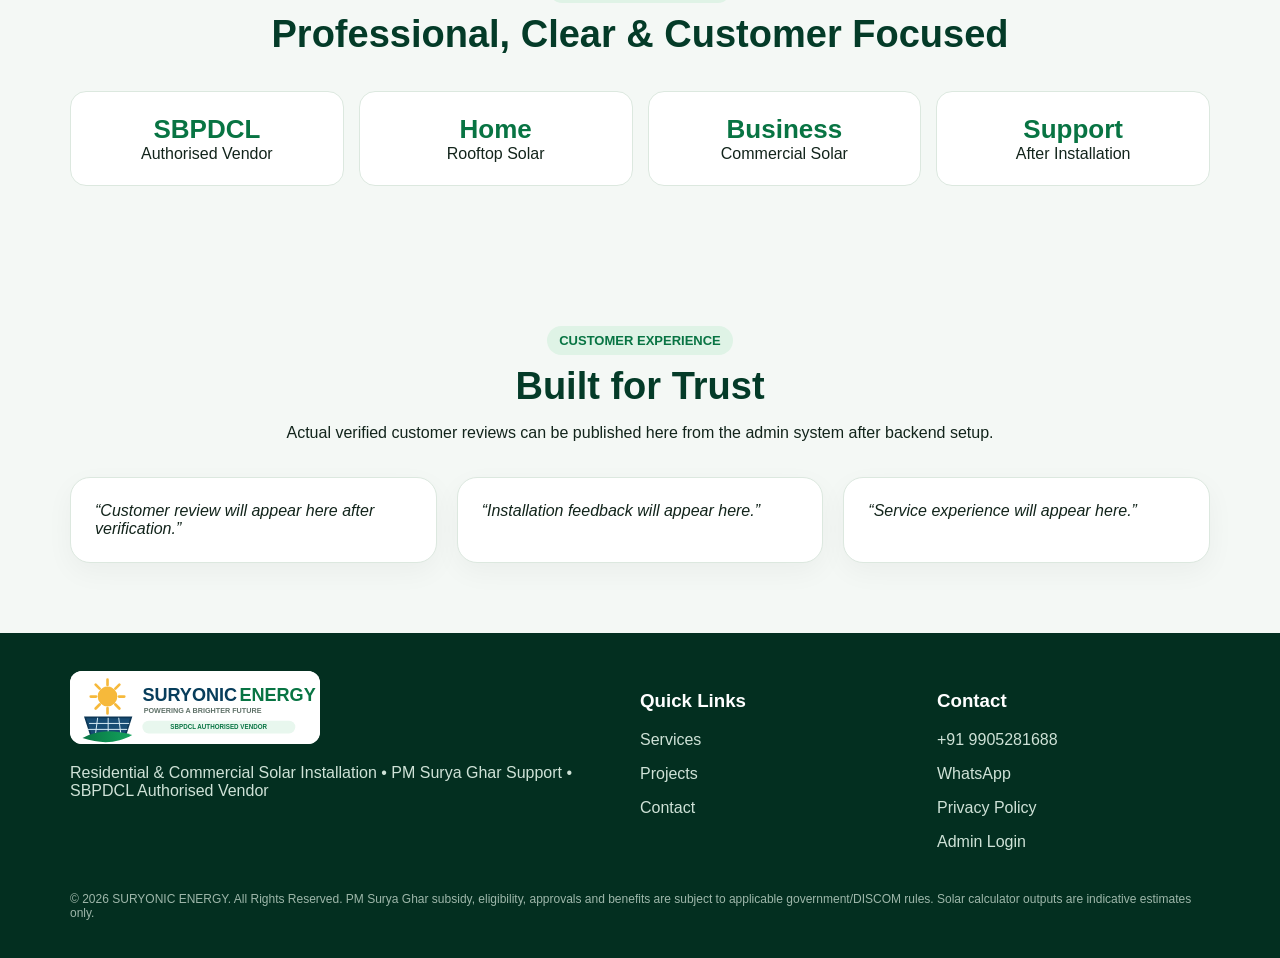
==== commit 5f2e355c: "Add files via upload" ====
--- a/index.html
+++ b/index.html
@@ -1,21 +1,9 @@
-<!doctype html>
-<html lang="hi">
-<head>
-<meta charset="utf-8"><meta name="viewport" content="width=device-width,initial-scale=1">
-<title>SURYONIC ENERGY | Professional Solar Solutions</title>
-<meta name="description" content="SURYONIC ENERGY - Residential and commercial rooftop solar consultation, installation, documentation and after-sales support in Bihar.">
-<style>
-:root{--green:#087443;--dark:#063a27;--lime:#e9f8ef;--gold:#f4b942;--ink:#13231b;--muted:#64736b;--white:#fff}*{box-sizing:border-box}html{scroll-behavior:smooth}body{margin:0;font-family:Inter,Arial,sans-serif;color:var(--ink);background:#f7faf8;line-height:1.6}a{text-decoration:none}.wrap{max-width:1180px;margin:auto;padding:0 22px}.top{background:var(--dark);color:#dff5e7;font-size:13px;padding:7px 0}.top .wrap{display:flex;justify-content:space-between;gap:15px;flex-wrap:wrap}header{background:#fff;position:sticky;top:0;z-index:10;box-shadow:0 2px 15px #0000000d}.nav{min-height:78px;display:flex;align-items:center;justify-content:space-between;gap:20px}.logo{display:flex;align-items:center;gap:11px;color:var(--dark)}.logo-mark{width:49px;height:49px}.logo strong{display:block;font-size:21px;letter-spacing:.4px}.logo small{display:block;color:var(--muted);font-size:11px}.links{display:flex;gap:22px;align-items:center}.links a{color:#314039;font-size:14px;font-weight:700}.btn{display:inline-flex;align-items:center;justify-content:center;padding:12px 19px;border-radius:10px;font-weight:800;transition:.2s}.btn-primary{background:var(--green);color:#fff}.btn-outline{border:2px solid var(--green);color:var(--green);background:#fff}.hero{background:radial-gradient(circle at 85% 20%,#fff4c8 0,transparent 28%),linear-gradient(135deg,#e9faef,#fff 60%);padding:82px 0 70px}.hero-grid{display:grid;grid-template-columns:1.15fr .85fr;gap:48px;align-items:center}.eyebrow{display:inline-block;background:#dff5e7;color:var(--green);padding:6px 12px;border-radius:50px;font-weight:800;font-size:13px}.hero h1{font-size:52px;line-height:1.08;margin:16px 0;color:var(--dark);letter-spacing:-1.5px}.hero h1 span{color:var(--green)}.hero p{font-size:18px;color:#4f6258;max-width:680px}.actions{display:flex;gap:12px;flex-wrap:wrap;margin-top:27px}.visual{background:#fff;border-radius:28px;padding:30px;box-shadow:0 22px 60px #0b57351f;border:1px solid #e1eee6}.solar-art{height:260px;border-radius:20px;background:linear-gradient(#dff6ff 0 57%,#dff1d5 57%);position:relative;overflow:hidden}.sun{position:absolute;right:28px;top:25px;width:62px;height:62px;background:var(--gold);border-radius:50%;box-shadow:0 0 0 12px #f4b94222}.panel{position:absolute;left:50%;bottom:35px;transform:translateX(-50%) skewY(-7deg);width:245px;height:105px;background:repeating-linear-gradient(90deg,#123f66 0 38px,#d8e8f2 39px 41px),repeating-linear-gradient(0deg,transparent 0 31px,#d8e8f2 32px 34px);border:7px solid #193b51;border-radius:5px}.trust{display:grid;grid-template-columns:repeat(3,1fr);gap:12px;margin-top:18px}.trust div{background:#f5faf7;padding:12px;border-radius:12px;text-align:center;font-size:12px}.trust b{display:block;color:var(--green);font-size:15px}.section{padding:72px 0}.head{text-align:center;max-width:720px;margin:0 auto 36px}.head h2{font-size:36px;color:var(--dark);margin:0 0 10px}.head p{color:var(--muted)}.grid{display:grid;grid-template-columns:repeat(3,1fr);gap:20px}.card{background:#fff;border:1px solid #e3ece7;border-radius:18px;padding:25px;box-shadow:0 8px 28px #00000008}.icon{width:48px;height:48px;border-radius:13px;background:var(--lime);display:grid;place-items:center;font-size:24px}.card h3{color:var(--dark);margin:15px 0 8px}.card p{color:var(--muted);margin:0}.scheme{background:var(--dark);color:#fff}.scheme-grid{display:grid;grid-template-columns:1fr 1fr;gap:38px;align-items:center}.scheme h2{font-size:38px;margin:0 0 14px}.scheme p{color:#d5e8de}.note{background:#ffffff12;border:1px solid #ffffff2a;border-radius:16px;padding:22px}.note strong{color:#ffd778}.steps{counter-reset:s}.step{display:flex;gap:14px;margin:17px 0}.step:before{counter-increment:s;content:counter(s);min-width:34px;height:34px;border-radius:50%;background:var(--gold);color:#26351e;display:grid;place-items:center;font-weight:900}.why{background:#eff8f2}.cta{padding:58px 0}.cta-box{background:linear-gradient(135deg,var(--green),#0a9454);border-radius:24px;color:#fff;padding:42px;display:flex;align-items:center;justify-content:space-between;gap:25px}.cta-box h2{margin:0;font-size:32px}.cta-box p{margin:6px 0 0;color:#e3f7eb}.cta-box .btn{background:#fff;color:var(--green)}.contact{display:grid;grid-template-columns:1fr 1fr;gap:25px}.contact-card{background:#fff;border-radius:18px;padding:28px;border:1px solid #e3ece7}.contact-card a{color:var(--green);font-weight:800}.badge{display:inline-block;background:#fff2cf;color:#765407;padding:5px 10px;border-radius:50px;font-size:12px;font-weight:800}footer{background:#052f20;color:#cfe2d7;padding:34px 0}.foot{display:flex;justify-content:space-between;gap:20px;flex-wrap:wrap}.disclaimer{font-size:12px;color:#91aa9c;margin-top:12px}.wa{position:fixed;right:20px;bottom:20px;width:58px;height:58px;border-radius:50%;background:#25D366;color:#fff;display:grid;place-items:center;font-size:27px;box-shadow:0 8px 25px #0003;z-index:12}@media(max-width:850px){.links a:not(.btn){display:none}.hero-grid,.scheme-grid,.contact{grid-template-columns:1fr}.hero{padding:55px 0}.hero h1{font-size:39px}.grid{grid-template-columns:1fr}.visual{order:-1}.cta-box{display:block}.cta-box .btn{margin-top:18px}.trust{grid-template-columns:1fr 1fr 1fr}.head h2{font-size:30px}}@media(max-width:460px){.logo strong{font-size:18px}.nav>.btn{display:none}.hero h1{font-size:34px}.trust{grid-template-columns:1fr}.cta-box{padding:28px}.scheme h2{font-size:31px}}
-</style>
-</head><body>
-<div class="top"><div class="wrap"><span>☀ Clean Energy • Smart Savings • Professional Support</span><span>Call: +91 9905281688</span></div></div>
-<header><div class="wrap nav"><a class="logo" href="#home"><svg class="logo-mark" viewBox="0 0 64 64" aria-label="Suryonic Energy logo"><circle cx="32" cy="20" r="10" fill="#f4b942"/><g stroke="#f4b942" stroke-width="3"><path d="M32 3v7M32 30v7M15 20h7M42 20h7M20 8l5 5M39 27l5 5M44 8l-5 5M25 27l-5 5"/></g><path d="M8 42h48L49 58H15z" fill="#0b6f46"/><path d="M13 45h38M18 45l-3 10M29 45l-1 10M40 45l2 10M51 45l3 10" stroke="#dff6ff" stroke-width="2"/></svg><div><strong>SURYONIC ENERGY</strong><small>Powering a Brighter Future</small></div></a><nav class="links"><a href="#services">Services</a><a href="#scheme">PM Surya Ghar</a><a href="#about">Why Us</a><a href="#contact">Contact</a></nav><a class="btn btn-primary" href="tel:+919905281688">Call Now</a></div></header>
-<main id="home"><section class="hero"><div class="wrap hero-grid"><div><span class="eyebrow">Solar Solutions for Homes & Businesses</span><h1>Bijli Bill Kam Karein, <span>Solar Se Future Bright Karein.</span></h1><p>SURYONIC ENERGY residential aur commercial rooftop solar ke liye system planning, professional installation, documentation support aur after-sales assistance provide karta hai.</p><div class="actions"><a class="btn btn-primary" href="tel:+919905281688">📞 Call 9905281688</a><a class="btn btn-outline" href="https://wa.me/919905281688?text=Namaste%20SURYONIC%20ENERGY%2C%20mujhe%20solar%20installation%20ki%20jankari%20chahiye.">WhatsApp Enquiry</a></div></div><div class="visual"><div class="solar-art"><div class="sun"></div><div class="panel"></div></div><div class="trust"><div><b>Residential</b>Rooftop Solar</div><div><b>Commercial</b>Solar Solutions</div><div><b>Support</b>Documentation</div></div></div></div></section>
-<section class="section" id="services"><div class="wrap"><div class="head"><span class="badge">OUR SERVICES</span><h2>Complete Solar Support</h2><p>Requirement samajhne se lekar installation aur post-installation support tak.</p></div><div class="grid"><article class="card"><div class="icon">🏠</div><h3>Residential Rooftop Solar</h3><p>Home load, roof space aur requirement ke hisaab se suitable solar system planning aur installation.</p></article><article class="card"><div class="icon">🏢</div><h3>Commercial Solar</h3><p>Shops, offices aur commercial properties ke liye customized rooftop solar solutions.</p></article><article class="card"><div class="icon">📋</div><h3>Documentation Support</h3><p>Application, installation-related paperwork aur applicable process mein practical assistance.</p></article><article class="card"><div class="icon">⚡</div><h3>System Sizing</h3><p>Electricity consumption aur site requirement ke basis par suitable kW capacity selection.</p></article><article class="card"><div class="icon">🔧</div><h3>Installation & Commissioning</h3><p>Structure, modules, inverter aur electrical integration ke liye coordinated installation support.</p></article><article class="card"><div class="icon">🤝</div><h3>After-Sales Assistance</h3><p>Installation ke baad basic service coordination aur system-related assistance.</p></article></div></div></section>
-<section class="section scheme" id="scheme"><div class="wrap scheme-grid"><div><span class="badge">PM SURYA GHAR</span><h2>PM Surya Ghar Yojana Support</h2><p>Eligible residential customers ke liye rooftop solar process ko simple banane ke liye consultation aur documentation assistance.</p><div class="step">Requirement aur electricity consumption assessment</div><div class="step">Suitable rooftop solar capacity planning</div><div class="step">Installation & required documentation support</div><div class="step">Post-installation process assistance</div></div><div class="note"><h3>SBPDCL Authorization Status</h3><p><strong>Authorization / empanelment process to be completed.</strong></p><p>SURYONIC ENERGY ka SBPDCL authorization/empanelment complete hone ke baad website par official authorization status aur relevant details update ki jayengi.</p><p class="disclaimer">Website par company ko abhi “SBPDCL Authorized” claim nahi kiya gaya hai, taaki status accurate rahe.</p></div></div></section>
-<section class="section why" id="about"><div class="wrap"><div class="head"><span class="badge">WHY SURYONIC ENERGY</span><h2>Professional, Transparent & Local Support</h2><p>Customer ko clear information, suitable system recommendation aur accessible support dene par focus.</p></div><div class="grid"><div class="card"><div class="icon">✓</div><h3>Clear Consultation</h3><p>Load, budget aur requirement ko samajhkar practical system recommendation.</p></div><div class="card"><div class="icon">☀</div><h3>Quality-Focused Work</h3><p>Solar installation ke key components aur workmanship par quality-focused approach.</p></div><div class="card"><div class="icon">☎</div><h3>Easy Customer Support</h3><p>Direct call aur WhatsApp ke through enquiry aur support ke liye simple communication.</p></div></div></div></section>
-<section class="cta"><div class="wrap"><div class="cta-box"><div><h2>Apne Ghar Ya Business Ke Liye Solar Plan Karein</h2><p>System size aur installation options ke liye SURYONIC ENERGY se contact karein.</p></div><a class="btn" href="https://wa.me/919905281688?text=Namaste%20SURYONIC%20ENERGY%2C%20mujhe%20solar%20quotation%20chahiye.">Get Solar Consultation</a></div></div></section>
-<section class="section" id="contact"><div class="wrap"><div class="head"><span class="badge">CONTACT</span><h2>Talk to SURYONIC ENERGY</h2></div><div class="contact"><div class="contact-card"><h3>📞 Call Us</h3><p>Solar consultation aur enquiry ke liye:</p><a href="tel:+919905281688">+91 9905281688</a></div><div class="contact-card"><h3>💬 WhatsApp</h3><p>Requirement share karein aur solar consultation ke liye message bhejein.</p><a href="https://wa.me/919905281688">Chat on WhatsApp →</a></div></div></div></section></main>
-<footer><div class="wrap foot"><div><strong>SURYONIC ENERGY</strong><div>Professional Solar Installation & Support</div></div><div>© 2026 SURYONIC ENERGY. All Rights Reserved.</div></div><div class="wrap disclaimer">PM Surya Ghar subsidy/eligibility and DISCOM-related approvals are subject to applicable government and DISCOM rules. SBPDCL authorization status will be updated after completion of the applicable authorization/empanelment process.</div></footer>
-<a class="wa" aria-label="WhatsApp" href="https://wa.me/919905281688?text=Namaste%20SURYONIC%20ENERGY%2C%20mujhe%20solar%20installation%20ki%20jankari%20chahiye.">✆</a>
-</body></html>
+<!doctype html><html lang="en"><head><meta charset="utf-8"><meta name="viewport" content="width=device-width,initial-scale=1"><title>SURYONIC ENERGY | SBPDCL Authorised Solar Vendor</title><meta name="description" content="SURYONIC ENERGY - SBPDCL Authorised Vendor for solar installation and support."><link rel="stylesheet" href="style.css"></head><body><div class="top"><div class="wrap"><span>☀ Professional Solar Installation & Support</span><span>📞 +91 9905281688</span></div></div>
+<header><div class="wrap nav"><a class="brand" href="index.html"><img src="logo.svg" alt="SURYONIC ENERGY logo"></a><button class="hamb" onclick="toggleMenu()">☰</button><nav class="menu">
+<a href="index.html">Home</a><a href="about.html">About</a><a href="services.html">Services</a><a href="pm-surya-ghar.html">PM Surya Ghar</a><a href="calculator.html">Solar Calculator</a><a href="projects.html">Projects</a><a href="contact.html">Contact</a></nav><a class="btn primary" href="tel:+919905281688">Call Now</a></div></header><main><section class="hero"><div class="wrap heroGrid"><div><span class="pill">SBPDCL AUTHORISED VENDOR</span><h1>Smart Solar. Lower Bills. <span>Brighter Future.</span></h1><p>SURYONIC ENERGY provides residential and commercial rooftop solar solutions, PM Surya Ghar assistance, documentation support, installation coordination and after-sales support.</p><div class="actions"><a class="btn primary" href="contact.html">Get Free Consultation</a><a class="btn outline" href="https://wa.me/919905281688">WhatsApp Enquiry</a></div><div class="trust"><span class="chip">✓ SBPDCL Authorised</span><span class="chip">✓ Residential Solar</span><span class="chip">✓ Commercial Solar</span><span class="chip">✓ Local Support</span></div></div><div class="solarbox"><div class="art"><div class="sun"></div><div class="solarPanel"></div></div><div class="auth">✓ SBPDCL Authorised Vendor</div></div></div></section>
+<section class="section"><div class="wrap"><div class="head"><span class="pill">SOLAR SERVICES</span><h2>One Team for Your Solar Journey</h2><p>Requirement assessment se installation aur post-installation support tak.</p></div><div class="grid"><div class="card"><div class="icon">🏠</div><h3>Residential Solar</h3><p>Home rooftop systems with suitable sizing and installation planning.</p><a href="services.html"><b>Explore →</b></a></div><div class="card"><div class="icon">🏢</div><h3>Commercial Solar</h3><p>Shops, offices and commercial properties ke liye customised solutions.</p><a href="services.html"><b>Explore →</b></a></div><div class="card"><div class="icon">📋</div><h3>PM Surya Ghar</h3><p>Applicable process, documentation and installation journey support.</p><a href="pm-surya-ghar.html"><b>Learn More →</b></a></div></div></div></section>
+<section class="section band"><div class="wrap"><div class="head"><h2>Estimate Your Solar Requirement</h2><p>Monthly electricity consumption ke basis par quick indicative sizing.</p><a class="btn primary" href="calculator.html">Open Solar Calculator</a></div></div></section>
+<section class="section"><div class="wrap"><div class="head"><span class="pill">WHY SURYONIC ENERGY</span><h2>Professional, Clear & Customer Focused</h2></div><div class="stats"><div class="stat"><b>SBPDCL</b>Authorised Vendor</div><div class="stat"><b>Home</b>Rooftop Solar</div><div class="stat"><b>Business</b>Commercial Solar</div><div class="stat"><b>Support</b>After Installation</div></div></div></section>
+<section class="section"><div class="wrap"><div class="head"><span class="pill">CUSTOMER EXPERIENCE</span><h2>Built for Trust</h2><p>Actual verified customer reviews can be published here from the admin system after backend setup.</p></div><div class="grid"><div class="card review">“Customer review will appear here after verification.”</div><div class="card review">“Installation feedback will appear here.”</div><div class="card review">“Service experience will appear here.”</div></div></div></section></main><footer><div class="wrap"><div class="footerGrid"><div><img src="logo.svg" alt="SURYONIC ENERGY" style="width:250px;background:white;border-radius:12px"><p>Residential & Commercial Solar Installation • PM Surya Ghar Support • SBPDCL Authorised Vendor</p></div><div><h3>Quick Links</h3><p><a href="services.html">Services</a></p><p><a href="projects.html">Projects</a></p><p><a href="contact.html">Contact</a></p></div><div><h3>Contact</h3><p><a href="tel:+919905281688">+91 9905281688</a></p><p><a href="https://wa.me/919905281688">WhatsApp</a></p><p><a href="privacy.html">Privacy Policy</a></p><p><a href="admin.html">Admin Login</a></p></div></div><div class="legal">© 2026 SURYONIC ENERGY. All Rights Reserved. PM Surya Ghar subsidy, eligibility, approvals and benefits are subject to applicable government/DISCOM rules. Solar calculator outputs are indicative estimates only.</div></div></footer>
+<a class="float callfloat" href="tel:+919905281688">☎</a><a class="float" href="https://wa.me/919905281688?text=Namaste%20SURYONIC%20ENERGY%2C%20mujhe%20solar%20installation%20ki%20jankari%20chahiye.">✆</a>
+<div class="modal" id="leadModal"><div class="modalCard"><button class="close" onclick="closeLead()">×</button><span class="pill">FREE SOLAR CONSULTATION</span><h2>Solar lagwane ki planning kar rahe hain?</h2><p>Apna naam aur mobile number share karein.</p><input class="field" id="popName" placeholder="Your Name"><input class="field" id="popMobile" inputmode="numeric" placeholder="10-digit Mobile Number"><button class="btn primary" style="width:100%" onclick="saveLead('pop','popup')">Submit</button><p class="consent">By submitting, you agree to be contacted by SURYONIC ENERGY regarding solar services. Details will be stored securely once the database backend is connected.</p><div id="popMsg"></div></div></div><script src="app.js"></script></body></html>
--- a/style.css
+++ b/style.css
@@ -0,0 +1,4 @@
+
+:root{--green:#087443;--dark:#043b28;--ink:#12241b;--muted:#64746b;--bg:#f4f8f5;--gold:#f6b93b;--line:#dce8df;--blue:#123f61}
+*{box-sizing:border-box}html{scroll-behavior:smooth}body{margin:0;font-family:Arial,sans-serif;background:var(--bg);color:var(--ink)}a{text-decoration:none;color:inherit}.wrap{max-width:1180px;margin:auto;padding:0 20px}.top{background:var(--dark);color:#e8f7ee;padding:8px 0;font-size:13px}.top .wrap{display:flex;justify-content:space-between;gap:12px;flex-wrap:wrap}header{position:sticky;top:0;z-index:30;background:#fff;box-shadow:0 2px 16px #0001}.nav{min-height:82px;display:flex;align-items:center;justify-content:space-between;gap:18px}.brand img{width:240px;max-height:70px;object-fit:contain}.menu{display:flex;align-items:center;gap:18px}.menu a{font-weight:700;font-size:14px}.menu a:hover{color:var(--green)}.hamb{display:none;border:0;background:none;font-size:28px}.btn{display:inline-block;border:0;cursor:pointer;padding:13px 19px;border-radius:10px;font-weight:800;font-size:14px}.primary{background:var(--green);color:white}.outline{background:white;border:2px solid var(--green);color:var(--green)}.hero{padding:82px 0;background:radial-gradient(circle at 84% 10%,#fff0b7 0,transparent 25%),linear-gradient(135deg,#e9f8ee,#fff)}.heroGrid{display:grid;grid-template-columns:1.15fr .85fr;gap:45px;align-items:center}.pill{display:inline-block;background:#dff3e6;color:var(--green);padding:7px 12px;border-radius:30px;font-size:13px;font-weight:900}.hero h1{font-size:52px;line-height:1.06;color:var(--dark);margin:16px 0}.hero h1 span{color:var(--green)}.hero p,.muted{color:var(--muted);line-height:1.7}.actions{display:flex;gap:10px;flex-wrap:wrap;margin-top:25px}.solarbox,.card,.panelBox{background:#fff;border:1px solid var(--line);border-radius:20px;padding:24px;box-shadow:0 9px 28px #0000000b}.art{height:275px;border-radius:17px;background:linear-gradient(#dff5ff 0 58%,#dcefd3 58%);position:relative;overflow:hidden}.sun{position:absolute;right:35px;top:30px;width:62px;height:62px;border-radius:50%;background:var(--gold);box-shadow:0 0 0 14px #f6b93b25}.solarPanel{position:absolute;left:50%;bottom:36px;transform:translateX(-50%) skewY(-7deg);width:250px;height:108px;background:repeating-linear-gradient(90deg,#123e65 0 38px,#dcebf4 39px 41px),repeating-linear-gradient(0deg,transparent 0 31px,#dcebf4 32px 34px);border:7px solid #173b52}.auth{margin-top:15px;text-align:center;padding:13px;border-radius:12px;background:#e9f8ee;color:var(--green);font-weight:900}.section{padding:70px 0}.head{text-align:center;max-width:790px;margin:0 auto 35px}.head h1,.head h2{font-size:38px;color:var(--dark);margin:10px 0}.grid{display:grid;grid-template-columns:repeat(3,1fr);gap:20px}.card h3{color:var(--dark)}.icon{width:52px;height:52px;border-radius:14px;background:#e9f7ee;display:grid;place-items:center;font-size:27px}.stats{display:grid;grid-template-columns:repeat(4,1fr);gap:15px;margin-top:30px}.stat{text-align:center;background:#fff;border:1px solid var(--line);padding:22px;border-radius:16px}.stat b{display:block;font-size:26px;color:var(--green)}.band{background:var(--dark);color:white}.band .head h1,.band .head h2,.band .head p{color:white}.steps{max-width:860px;margin:auto}.step{padding:18px;border:1px solid #ffffff2b;background:#ffffff0c;border-radius:14px;margin:12px 0}.calc{display:grid;grid-template-columns:1fr 1fr;gap:22px}.field{width:100%;padding:13px;border:1px solid #cbd8d0;border-radius:9px;margin:7px 0 14px;font-size:15px;background:white}.result{background:#eaf8ef;border:1px solid #c9e8d4;border-radius:14px;padding:18px;min-height:130px}.gallery{display:grid;grid-template-columns:repeat(3,1fr);gap:18px}.project{background:#fff;border:1px solid var(--line);border-radius:17px;overflow:hidden}.project img{width:100%;height:210px;object-fit:cover;background:#eaf2ed}.projectBody{padding:16px}.contactGrid{display:grid;grid-template-columns:1fr 1fr;gap:22px}.trust{display:flex;gap:10px;flex-wrap:wrap;margin-top:18px}.chip{background:#fff;border:1px solid var(--line);padding:9px 12px;border-radius:30px;font-size:13px;font-weight:700}.float{position:fixed;right:18px;bottom:18px;width:58px;height:58px;border-radius:50%;background:#25D366;color:#fff;display:grid;place-items:center;font-size:26px;z-index:25}.callfloat{bottom:86px;background:#087443}.modal{position:fixed;inset:0;background:#0008;z-index:100;display:none;align-items:center;justify-content:center;padding:18px}.modal.show{display:flex}.modalCard{background:#fff;width:100%;max-width:430px;padding:25px;border-radius:20px;position:relative}.close{position:absolute;right:13px;top:10px;border:0;background:none;font-size:25px;cursor:pointer}.consent{font-size:12px;color:var(--muted);line-height:1.5}.success{color:var(--green);font-weight:800}.error{color:#a52929;font-weight:700}.adminShell{display:grid;grid-template-columns:220px 1fr;gap:20px}.side{background:var(--dark);color:white;border-radius:18px;padding:18px}.side button{width:100%;text-align:left;border:0;background:transparent;color:white;padding:12px;border-radius:8px;cursor:pointer}.side button:hover{background:#ffffff18}.adminTable{width:100%;border-collapse:collapse;background:white}.adminTable th,.adminTable td{padding:11px;border-bottom:1px solid var(--line);text-align:left;font-size:13px}.notice{padding:14px;border-radius:10px;background:#fff5d8;border:1px solid #efd173;color:#6b5518}.hidden{display:none!important}footer{background:#032f20;color:#cfe2d7;padding:38px 0}.footerGrid{display:grid;grid-template-columns:2fr 1fr 1fr;gap:24px}.footerGrid h3{color:white}.legal{font-size:12px;color:#9eb7aa;margin-top:25px}.review{font-style:italic}.badge{font-size:12px;background:#eef8f2;color:var(--green);padding:5px 9px;border-radius:20px}
+@media(max-width:850px){.hamb{display:block}.menu{display:none;position:absolute;left:0;right:0;top:82px;background:#fff;padding:20px;flex-direction:column;align-items:flex-start;box-shadow:0 12px 25px #0002}.menu.open{display:flex}.heroGrid,.calc,.contactGrid,.adminShell{grid-template-columns:1fr}.grid,.gallery{grid-template-columns:1fr}.stats{grid-template-columns:1fr 1fr}.hero h1{font-size:39px}.brand img{width:205px}.section{padding:52px 0}.footerGrid{grid-template-columns:1fr}.nav>.primary{display:none}}
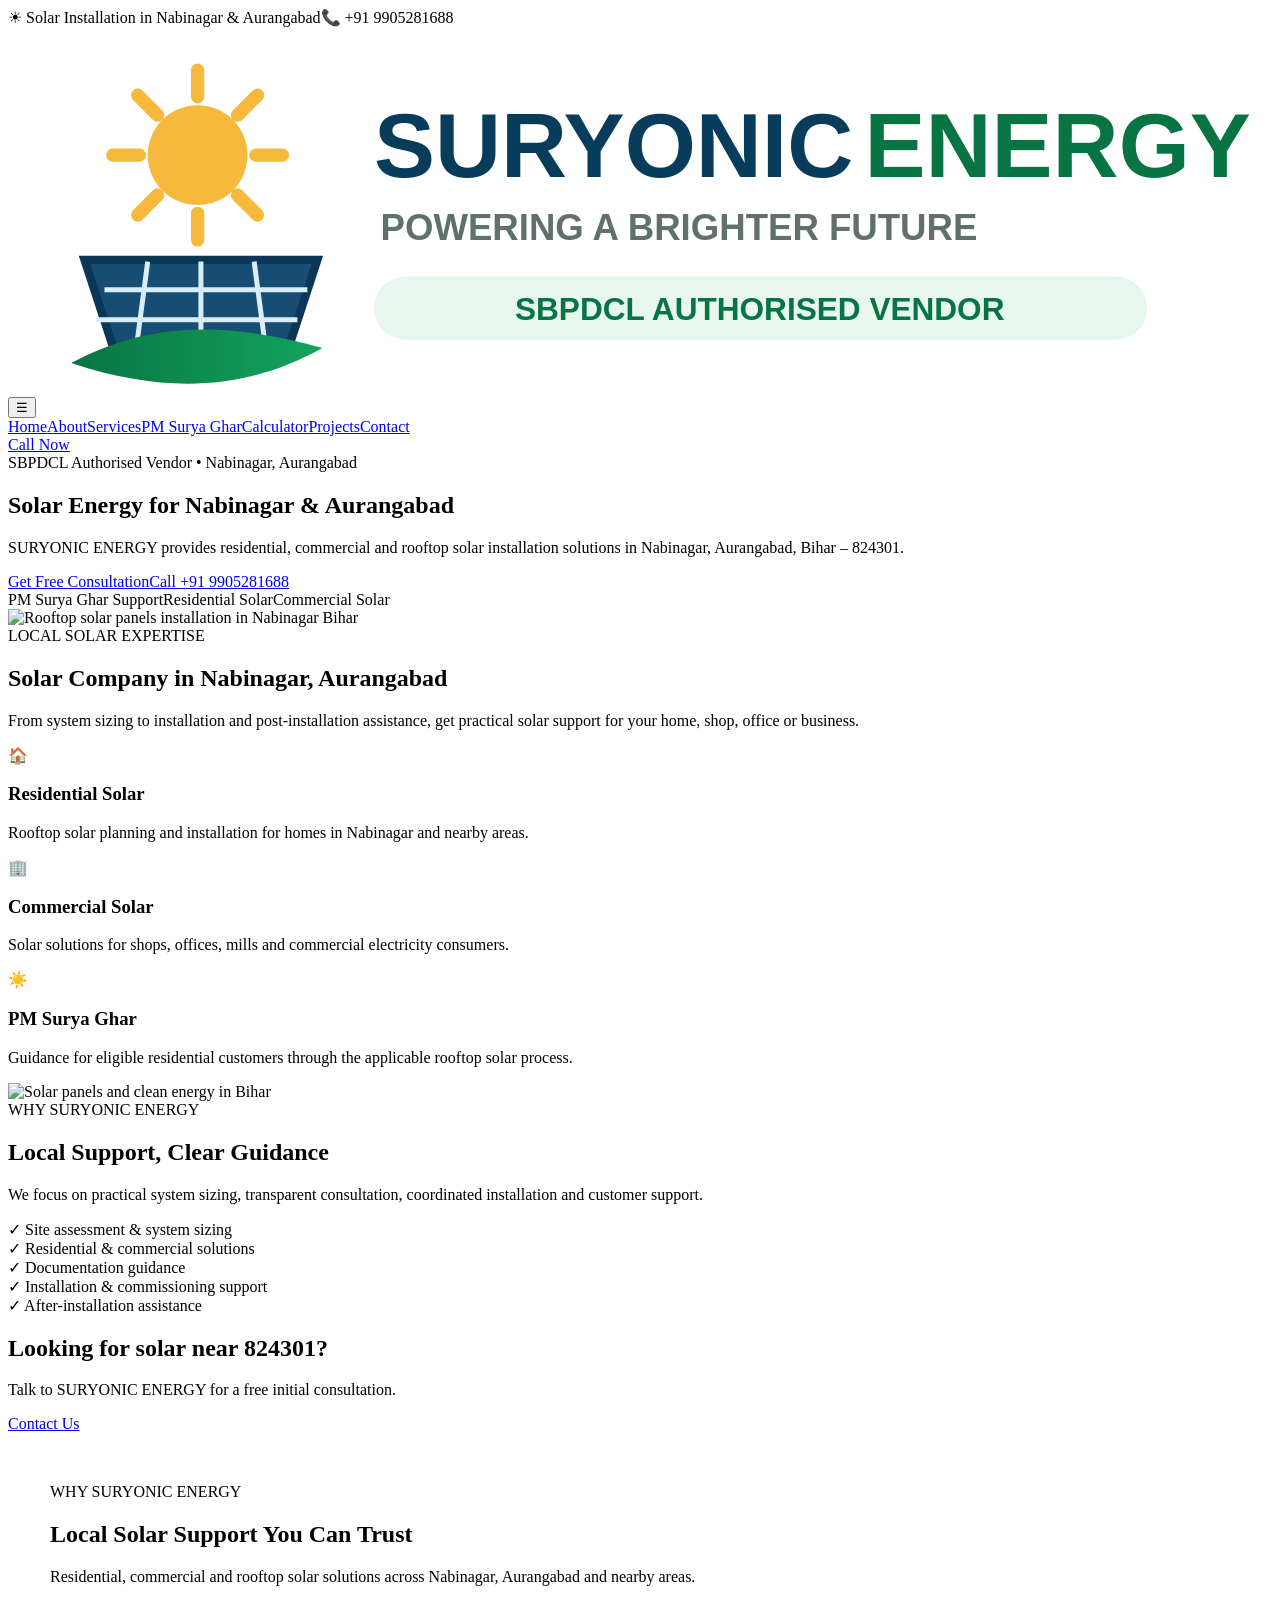
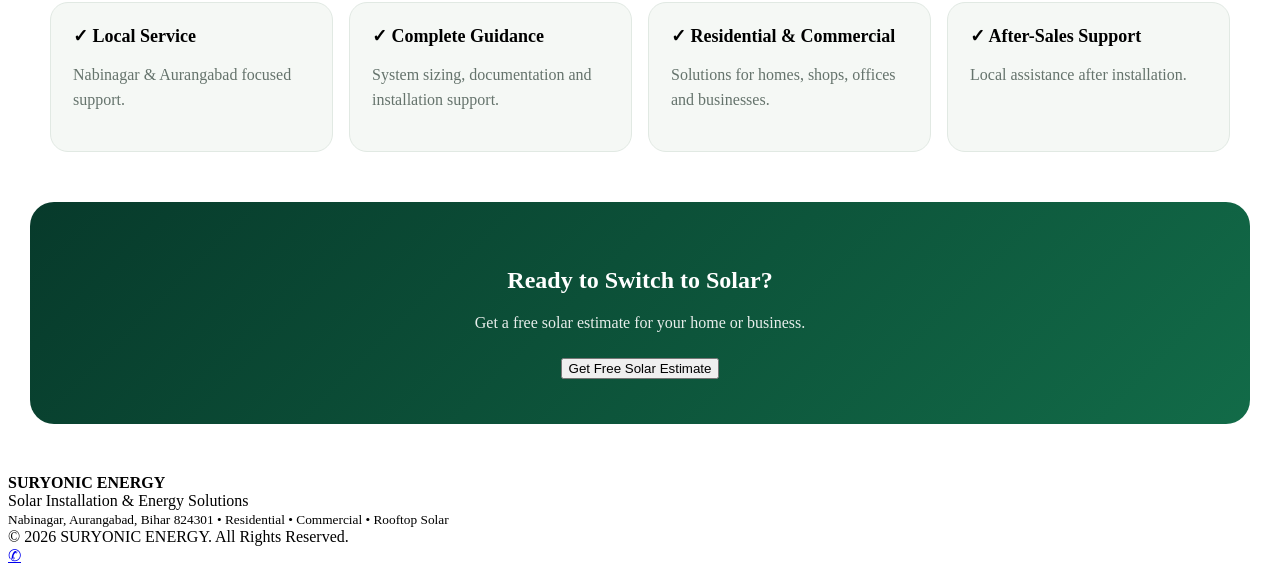
==== commit 5853b2e9: "Add files via upload" ====
--- a/index.html
+++ b/index.html
@@ -1,9 +1,49 @@
-<!doctype html><html lang="en"><head><meta charset="utf-8"><meta name="viewport" content="width=device-width,initial-scale=1"><title>SURYONIC ENERGY | SBPDCL Authorised Solar Vendor</title><meta name="description" content="SURYONIC ENERGY - SBPDCL Authorised Vendor for solar installation and support."><link rel="stylesheet" href="style.css"></head><body><div class="top"><div class="wrap"><span>☀ Professional Solar Installation & Support</span><span>📞 +91 9905281688</span></div></div>
-<header><div class="wrap nav"><a class="brand" href="index.html"><img src="logo.svg" alt="SURYONIC ENERGY logo"></a><button class="hamb" onclick="toggleMenu()">☰</button><nav class="menu">
-<a href="index.html">Home</a><a href="about.html">About</a><a href="services.html">Services</a><a href="pm-surya-ghar.html">PM Surya Ghar</a><a href="calculator.html">Solar Calculator</a><a href="projects.html">Projects</a><a href="contact.html">Contact</a></nav><a class="btn primary" href="tel:+919905281688">Call Now</a></div></header><main><section class="hero"><div class="wrap heroGrid"><div><span class="pill">SBPDCL AUTHORISED VENDOR</span><h1>Smart Solar. Lower Bills. <span>Brighter Future.</span></h1><p>SURYONIC ENERGY provides residential and commercial rooftop solar solutions, PM Surya Ghar assistance, documentation support, installation coordination and after-sales support.</p><div class="actions"><a class="btn primary" href="contact.html">Get Free Consultation</a><a class="btn outline" href="https://wa.me/919905281688">WhatsApp Enquiry</a></div><div class="trust"><span class="chip">✓ SBPDCL Authorised</span><span class="chip">✓ Residential Solar</span><span class="chip">✓ Commercial Solar</span><span class="chip">✓ Local Support</span></div></div><div class="solarbox"><div class="art"><div class="sun"></div><div class="solarPanel"></div></div><div class="auth">✓ SBPDCL Authorised Vendor</div></div></div></section>
-<section class="section"><div class="wrap"><div class="head"><span class="pill">SOLAR SERVICES</span><h2>One Team for Your Solar Journey</h2><p>Requirement assessment se installation aur post-installation support tak.</p></div><div class="grid"><div class="card"><div class="icon">🏠</div><h3>Residential Solar</h3><p>Home rooftop systems with suitable sizing and installation planning.</p><a href="services.html"><b>Explore →</b></a></div><div class="card"><div class="icon">🏢</div><h3>Commercial Solar</h3><p>Shops, offices and commercial properties ke liye customised solutions.</p><a href="services.html"><b>Explore →</b></a></div><div class="card"><div class="icon">📋</div><h3>PM Surya Ghar</h3><p>Applicable process, documentation and installation journey support.</p><a href="pm-surya-ghar.html"><b>Learn More →</b></a></div></div></div></section>
-<section class="section band"><div class="wrap"><div class="head"><h2>Estimate Your Solar Requirement</h2><p>Monthly electricity consumption ke basis par quick indicative sizing.</p><a class="btn primary" href="calculator.html">Open Solar Calculator</a></div></div></section>
-<section class="section"><div class="wrap"><div class="head"><span class="pill">WHY SURYONIC ENERGY</span><h2>Professional, Clear & Customer Focused</h2></div><div class="stats"><div class="stat"><b>SBPDCL</b>Authorised Vendor</div><div class="stat"><b>Home</b>Rooftop Solar</div><div class="stat"><b>Business</b>Commercial Solar</div><div class="stat"><b>Support</b>After Installation</div></div></div></section>
-<section class="section"><div class="wrap"><div class="head"><span class="pill">CUSTOMER EXPERIENCE</span><h2>Built for Trust</h2><p>Actual verified customer reviews can be published here from the admin system after backend setup.</p></div><div class="grid"><div class="card review">“Customer review will appear here after verification.”</div><div class="card review">“Installation feedback will appear here.”</div><div class="card review">“Service experience will appear here.”</div></div></div></section></main><footer><div class="wrap"><div class="footerGrid"><div><img src="logo.svg" alt="SURYONIC ENERGY" style="width:250px;background:white;border-radius:12px"><p>Residential & Commercial Solar Installation • PM Surya Ghar Support • SBPDCL Authorised Vendor</p></div><div><h3>Quick Links</h3><p><a href="services.html">Services</a></p><p><a href="projects.html">Projects</a></p><p><a href="contact.html">Contact</a></p></div><div><h3>Contact</h3><p><a href="tel:+919905281688">+91 9905281688</a></p><p><a href="https://wa.me/919905281688">WhatsApp</a></p><p><a href="privacy.html">Privacy Policy</a></p><p><a href="admin.html">Admin Login</a></p></div></div><div class="legal">© 2026 SURYONIC ENERGY. All Rights Reserved. PM Surya Ghar subsidy, eligibility, approvals and benefits are subject to applicable government/DISCOM rules. Solar calculator outputs are indicative estimates only.</div></div></footer>
-<a class="float callfloat" href="tel:+919905281688">☎</a><a class="float" href="https://wa.me/919905281688?text=Namaste%20SURYONIC%20ENERGY%2C%20mujhe%20solar%20installation%20ki%20jankari%20chahiye.">✆</a>
-<div class="modal" id="leadModal"><div class="modalCard"><button class="close" onclick="closeLead()">×</button><span class="pill">FREE SOLAR CONSULTATION</span><h2>Solar lagwane ki planning kar rahe hain?</h2><p>Apna naam aur mobile number share karein.</p><input class="field" id="popName" placeholder="Your Name"><input class="field" id="popMobile" inputmode="numeric" placeholder="10-digit Mobile Number"><button class="btn primary" style="width:100%" onclick="saveLead('pop','popup')">Submit</button><p class="consent">By submitting, you agree to be contacted by SURYONIC ENERGY regarding solar services. Details will be stored securely once the database backend is connected.</p><div id="popMsg"></div></div></div><script src="app.js"></script></body></html>+<!doctype html><html lang="en"><head><meta charset="utf-8"><meta name="viewport" content="width=device-width,initial-scale=1">
+<title>SURYONIC ENERGY | Solar Company in Nabinagar, Aurangabad Bihar</title><meta name="description" content="SURYONIC ENERGY is a solar installation company serving Nabinagar, Aurangabad, Bihar 824301. Residential, commercial, rooftop solar and PM Surya Ghar support.">
+<meta name="robots" content="index,follow,max-image-preview:large"><link rel="canonical" href="https://suryonicenergy-droid.github.io/suryonicenergy/">
+<meta property="og:type" content="website"><meta property="og:title" content="SURYONIC ENERGY | Solar Company in Nabinagar, Aurangabad Bihar"><meta property="og:description" content="SURYONIC ENERGY is a solar installation company serving Nabinagar, Aurangabad, Bihar 824301. Residential, commercial, rooftop solar and PM Surya Ghar support."><meta property="og:url" content="https://suryonicenergy-droid.github.io/suryonicenergy/"><meta property="og:image" content="https://suryonicenergy-droid.github.io/suryonicenergy/logo.svg">
+<meta name="theme-color" content="#082c22"><link rel="stylesheet" href="style.css">  <meta name="google-site-verification" content="ifLBvOQmFf3xbnwGiUVCYVFx-0JGBAfoJ3IoulcAA4c" />
+</head><body><div class="top"><div class="wrap"><span>☀ Solar Installation in Nabinagar & Aurangabad</span><span>📞 +91 9905281688</span></div></div><header><div class="wrap nav"><a class="brand" href="index.html"><img src="logo.svg" alt="SURYONIC ENERGY solar company logo"></a><button class="hamb" aria-label="Open menu" onclick="toggleMenu()">☰</button><nav class="menu"><a href="index.html">Home</a><a href="about.html">About</a><a href="services.html">Services</a><a href="pm-surya-ghar.html">PM Surya Ghar</a><a href="calculator.html">Calculator</a><a href="projects.html">Projects</a><a href="contact.html">Contact</a></nav><a class="btn" href="tel:+919905281688">Call Now</a></div></header><main><section class="hero"><div class="wrap hero-grid"><div><div class="eyebrow">SBPDCL Authorised Vendor • Nabinagar, Aurangabad</div><h1>Solar Energy for <span>Nabinagar & Aurangabad</span></h1><p class="lead">SURYONIC ENERGY provides residential, commercial and rooftop solar installation solutions in Nabinagar, Aurangabad, Bihar – 824301.</p><div class="actions"><a class="btn" href="https://wa.me/919905281688?text=Namaste%20SURYONIC%20ENERGY%2C%20mujhe%20solar%20quotation%20chahiye.">Get Free Consultation</a><a class="btn outline" href="tel:+919905281688">Call +91 9905281688</a></div><div class="trust"><span>PM Surya Ghar Support</span><span>Residential Solar</span><span>Commercial Solar</span></div></div><div class="hero-card"><img src="https://images.unsplash.com/photo-1509391366360-2e959784a276?auto=format&fit=crop&w=1200&q=85" alt="Rooftop solar panels installation in Nabinagar Bihar"></div></div></section>
+<section class="section"><div class="wrap"><div class="head"><div class="badge">LOCAL SOLAR EXPERTISE</div><h2>Solar Company in Nabinagar, Aurangabad</h2><p>From system sizing to installation and post-installation assistance, get practical solar support for your home, shop, office or business.</p></div><div class="grid"><article class="card"><div class="icon">🏠</div><h3>Residential Solar</h3><p>Rooftop solar planning and installation for homes in Nabinagar and nearby areas.</p></article><article class="card"><div class="icon">🏢</div><h3>Commercial Solar</h3><p>Solar solutions for shops, offices, mills and commercial electricity consumers.</p></article><article class="card"><div class="icon">☀️</div><h3>PM Surya Ghar</h3><p>Guidance for eligible residential customers through the applicable rooftop solar process.</p></article></div></div></section>
+<section class="section soft"><div class="wrap two"><img class="photo" src="https://images.unsplash.com/photo-1497435334941-8c899ee9e8e9?auto=format&fit=crop&w=1200&q=85" alt="Solar panels and clean energy in Bihar"><div><div class="eyebrow">WHY SURYONIC ENERGY</div><h2>Local Support, Clear Guidance</h2><p>We focus on practical system sizing, transparent consultation, coordinated installation and customer support.</p><div class="checks"><div><span>✓</span> Site assessment & system sizing</div><div><span>✓</span> Residential & commercial solutions</div><div><span>✓</span> Documentation guidance</div><div><span>✓</span> Installation & commissioning support</div><div><span>✓</span> After-installation assistance</div></div></div></div></section>
+<section class="section"><div class="wrap"><div class="cta-row cta"><div><h2>Looking for solar near 824301?</h2><p>Talk to SURYONIC ENERGY for a free initial consultation.</p></div><a class="btn lime" href="contact.html">Contact Us</a></div></div></section><script type="application/ld+json">{"@context":"https://schema.org","@type":"SolarEnergyCompany","name":"SURYONIC ENERGY","url":"https://suryonicenergy-droid.github.io/suryonicenergy/","telephone":"+919905281688","areaServed":[{"@type":"City","name":"Nabinagar"},{"@type":"AdministrativeArea","name":"Aurangabad, Bihar"}],"address":{"@type":"PostalAddress","addressLocality":"Nabinagar","addressRegion":"Bihar","postalCode":"824301","addressCountry":"IN"},"sameAs":[]}</script>
+<section class="trust-section">
+  <div class="section-heading"><span>WHY SURYONIC ENERGY</span><h2>Local Solar Support You Can Trust</h2><p>Residential, commercial and rooftop solar solutions across Nabinagar, Aurangabad and nearby areas.</p></div>
+  <div class="trust-grid">
+    <div class="trust-card"><b>✓ Local Service</b><p>Nabinagar & Aurangabad focused support.</p></div>
+    <div class="trust-card"><b>✓ Complete Guidance</b><p>System sizing, documentation and installation support.</p></div>
+    <div class="trust-card"><b>✓ Residential & Commercial</b><p>Solutions for homes, shops, offices and businesses.</p></div>
+    <div class="trust-card"><b>✓ After-Sales Support</b><p>Local assistance after installation.</p></div>
+  </div>
+</section>
+<section class="lead-cta">
+  <h2>Ready to Switch to Solar?</h2>
+  <p>Get a free solar estimate for your home or business.</p>
+  <button class="btn primary" onclick="openLeadPopup()">Get Free Solar Estimate</button>
+</section>
+
+</main><footer><div class="wrap foot"><div><strong>SURYONIC ENERGY</strong><div>Solar Installation & Energy Solutions</div><small>Nabinagar, Aurangabad, Bihar 824301 • Residential • Commercial • Rooftop Solar</small></div><div>© 2026 SURYONIC ENERGY. All Rights Reserved.</div></div></footer><a class="wa" aria-label="WhatsApp" href="https://wa.me/919905281688?text=Namaste%20SURYONIC%20ENERGY%2C%20mujhe%20solar%20installation%20ki%20jankari%20chahiye.">✆</a><script src="app.js"></script>
+<div id="leadPopup" class="lead-popup" aria-hidden="true">
+  <div class="lead-popup-card">
+    <button class="lead-close" type="button" onclick="closeLeadPopup()" aria-label="Close">×</button>
+    <div class="lead-icon">☀</div>
+    <h2>Get Your Free Solar Estimate</h2>
+    <p>घर या business के लिए solar quotation और सही system size जानने के लिए details भरें।</p>
+    <form id="leadForm">
+      <input name="name" type="text" placeholder="Your Name" required>
+      <input name="mobile" type="tel" inputmode="numeric" pattern="[6-9][0-9]{9}" maxlength="10" placeholder="Mobile Number" required>
+      <input name="city" type="text" placeholder="City / Location" required>
+      <select name="requirement" required>
+        <option value="">Solar Requirement</option>
+        <option>Home Solar</option>
+        <option>Commercial Solar</option>
+        <option>PM Surya Ghar</option>
+        <option>Solar Consultation</option>
+      </select>
+      <button class="btn primary" type="submit">Get Free Quote on WhatsApp</button>
+    </form>
+    <small>We will use your details only to contact you about your solar enquiry.</small>
+  </div>
+</div>
+
+</body></html>
--- a/style.css
+++ b/style.css
@@ -1,4 +1,3 @@
 
-:root{--green:#087443;--dark:#043b28;--ink:#12241b;--muted:#64746b;--bg:#f4f8f5;--gold:#f6b93b;--line:#dce8df;--blue:#123f61}
-*{box-sizing:border-box}html{scroll-behavior:smooth}body{margin:0;font-family:Arial,sans-serif;background:var(--bg);color:var(--ink)}a{text-decoration:none;color:inherit}.wrap{max-width:1180px;margin:auto;padding:0 20px}.top{background:var(--dark);color:#e8f7ee;padding:8px 0;font-size:13px}.top .wrap{display:flex;justify-content:space-between;gap:12px;flex-wrap:wrap}header{position:sticky;top:0;z-index:30;background:#fff;box-shadow:0 2px 16px #0001}.nav{min-height:82px;display:flex;align-items:center;justify-content:space-between;gap:18px}.brand img{width:240px;max-height:70px;object-fit:contain}.menu{display:flex;align-items:center;gap:18px}.menu a{font-weight:700;font-size:14px}.menu a:hover{color:var(--green)}.hamb{display:none;border:0;background:none;font-size:28px}.btn{display:inline-block;border:0;cursor:pointer;padding:13px 19px;border-radius:10px;font-weight:800;font-size:14px}.primary{background:var(--green);color:white}.outline{background:white;border:2px solid var(--green);color:var(--green)}.hero{padding:82px 0;background:radial-gradient(circle at 84% 10%,#fff0b7 0,transparent 25%),linear-gradient(135deg,#e9f8ee,#fff)}.heroGrid{display:grid;grid-template-columns:1.15fr .85fr;gap:45px;align-items:center}.pill{display:inline-block;background:#dff3e6;color:var(--green);padding:7px 12px;border-radius:30px;font-size:13px;font-weight:900}.hero h1{font-size:52px;line-height:1.06;color:var(--dark);margin:16px 0}.hero h1 span{color:var(--green)}.hero p,.muted{color:var(--muted);line-height:1.7}.actions{display:flex;gap:10px;flex-wrap:wrap;margin-top:25px}.solarbox,.card,.panelBox{background:#fff;border:1px solid var(--line);border-radius:20px;padding:24px;box-shadow:0 9px 28px #0000000b}.art{height:275px;border-radius:17px;background:linear-gradient(#dff5ff 0 58%,#dcefd3 58%);position:relative;overflow:hidden}.sun{position:absolute;right:35px;top:30px;width:62px;height:62px;border-radius:50%;background:var(--gold);box-shadow:0 0 0 14px #f6b93b25}.solarPanel{position:absolute;left:50%;bottom:36px;transform:translateX(-50%) skewY(-7deg);width:250px;height:108px;background:repeating-linear-gradient(90deg,#123e65 0 38px,#dcebf4 39px 41px),repeating-linear-gradient(0deg,transparent 0 31px,#dcebf4 32px 34px);border:7px solid #173b52}.auth{margin-top:15px;text-align:center;padding:13px;border-radius:12px;background:#e9f8ee;color:var(--green);font-weight:900}.section{padding:70px 0}.head{text-align:center;max-width:790px;margin:0 auto 35px}.head h1,.head h2{font-size:38px;color:var(--dark);margin:10px 0}.grid{display:grid;grid-template-columns:repeat(3,1fr);gap:20px}.card h3{color:var(--dark)}.icon{width:52px;height:52px;border-radius:14px;background:#e9f7ee;display:grid;place-items:center;font-size:27px}.stats{display:grid;grid-template-columns:repeat(4,1fr);gap:15px;margin-top:30px}.stat{text-align:center;background:#fff;border:1px solid var(--line);padding:22px;border-radius:16px}.stat b{display:block;font-size:26px;color:var(--green)}.band{background:var(--dark);color:white}.band .head h1,.band .head h2,.band .head p{color:white}.steps{max-width:860px;margin:auto}.step{padding:18px;border:1px solid #ffffff2b;background:#ffffff0c;border-radius:14px;margin:12px 0}.calc{display:grid;grid-template-columns:1fr 1fr;gap:22px}.field{width:100%;padding:13px;border:1px solid #cbd8d0;border-radius:9px;margin:7px 0 14px;font-size:15px;background:white}.result{background:#eaf8ef;border:1px solid #c9e8d4;border-radius:14px;padding:18px;min-height:130px}.gallery{display:grid;grid-template-columns:repeat(3,1fr);gap:18px}.project{background:#fff;border:1px solid var(--line);border-radius:17px;overflow:hidden}.project img{width:100%;height:210px;object-fit:cover;background:#eaf2ed}.projectBody{padding:16px}.contactGrid{display:grid;grid-template-columns:1fr 1fr;gap:22px}.trust{display:flex;gap:10px;flex-wrap:wrap;margin-top:18px}.chip{background:#fff;border:1px solid var(--line);padding:9px 12px;border-radius:30px;font-size:13px;font-weight:700}.float{position:fixed;right:18px;bottom:18px;width:58px;height:58px;border-radius:50%;background:#25D366;color:#fff;display:grid;place-items:center;font-size:26px;z-index:25}.callfloat{bottom:86px;background:#087443}.modal{position:fixed;inset:0;background:#0008;z-index:100;display:none;align-items:center;justify-content:center;padding:18px}.modal.show{display:flex}.modalCard{background:#fff;width:100%;max-width:430px;padding:25px;border-radius:20px;position:relative}.close{position:absolute;right:13px;top:10px;border:0;background:none;font-size:25px;cursor:pointer}.consent{font-size:12px;color:var(--muted);line-height:1.5}.success{color:var(--green);font-weight:800}.error{color:#a52929;font-weight:700}.adminShell{display:grid;grid-template-columns:220px 1fr;gap:20px}.side{background:var(--dark);color:white;border-radius:18px;padding:18px}.side button{width:100%;text-align:left;border:0;background:transparent;color:white;padding:12px;border-radius:8px;cursor:pointer}.side button:hover{background:#ffffff18}.adminTable{width:100%;border-collapse:collapse;background:white}.adminTable th,.adminTable td{padding:11px;border-bottom:1px solid var(--line);text-align:left;font-size:13px}.notice{padding:14px;border-radius:10px;background:#fff5d8;border:1px solid #efd173;color:#6b5518}.hidden{display:none!important}footer{background:#032f20;color:#cfe2d7;padding:38px 0}.footerGrid{display:grid;grid-template-columns:2fr 1fr 1fr;gap:24px}.footerGrid h3{color:white}.legal{font-size:12px;color:#9eb7aa;margin-top:25px}.review{font-style:italic}.badge{font-size:12px;background:#eef8f2;color:var(--green);padding:5px 9px;border-radius:20px}
-@media(max-width:850px){.hamb{display:block}.menu{display:none;position:absolute;left:0;right:0;top:82px;background:#fff;padding:20px;flex-direction:column;align-items:flex-start;box-shadow:0 12px 25px #0002}.menu.open{display:flex}.heroGrid,.calc,.contactGrid,.adminShell{grid-template-columns:1fr}.grid,.gallery{grid-template-columns:1fr}.stats{grid-template-columns:1fr 1fr}.hero h1{font-size:39px}.brand img{width:205px}.section{padding:52px 0}.footerGrid{grid-template-columns:1fr}.nav>.primary{display:none}}
+
+.lead-popup{position:fixed;inset:0;background:rgba(0,0,0,.62);display:none;align-items:center;justify-content:center;padding:18px;z-index:9999}.lead-popup.show{display:flex}.lead-popup-card{width:min(460px,100%);background:#fff;border-radius:24px;padding:28px;position:relative;box-shadow:0 25px 70px rgba(0,0,0,.3)}.lead-popup-card h2{margin:8px 0}.lead-popup-card p{color:#53615b}.lead-popup-card form{display:grid;gap:12px;margin-top:18px}.lead-popup-card input,.lead-popup-card select{width:100%;padding:13px 14px;border:1px solid #d7ded9;border-radius:12px;font:inherit}.lead-close{position:absolute;right:14px;top:10px;border:0;background:transparent;font-size:30px;cursor:pointer}.lead-icon{font-size:38px}.lead-popup-card small{display:block;margin-top:12px;color:#77837d}.trust-section,.lead-cta{max-width:1180px;margin:50px auto;padding:0 20px}.trust-grid{display:grid;grid-template-columns:repeat(4,1fr);gap:16px}.trust-card{padding:22px;border-radius:18px;background:#f5f8f5;border:1px solid #e1e9e3}.trust-card b{font-size:18px}.trust-card p{color:#65736c;line-height:1.55}.lead-cta{text-align:center;padding:45px 20px;border-radius:24px;background:linear-gradient(135deg,#073a2b,#126b48);color:#fff}.lead-cta p{opacity:.9}.lead-cta .btn{margin-top:10px}@media(max-width:800px){.trust-grid{grid-template-columns:1fr 1fr}}@media(max-width:520px){.trust-grid{grid-template-columns:1fr}.lead-popup-card{padding:22px}}
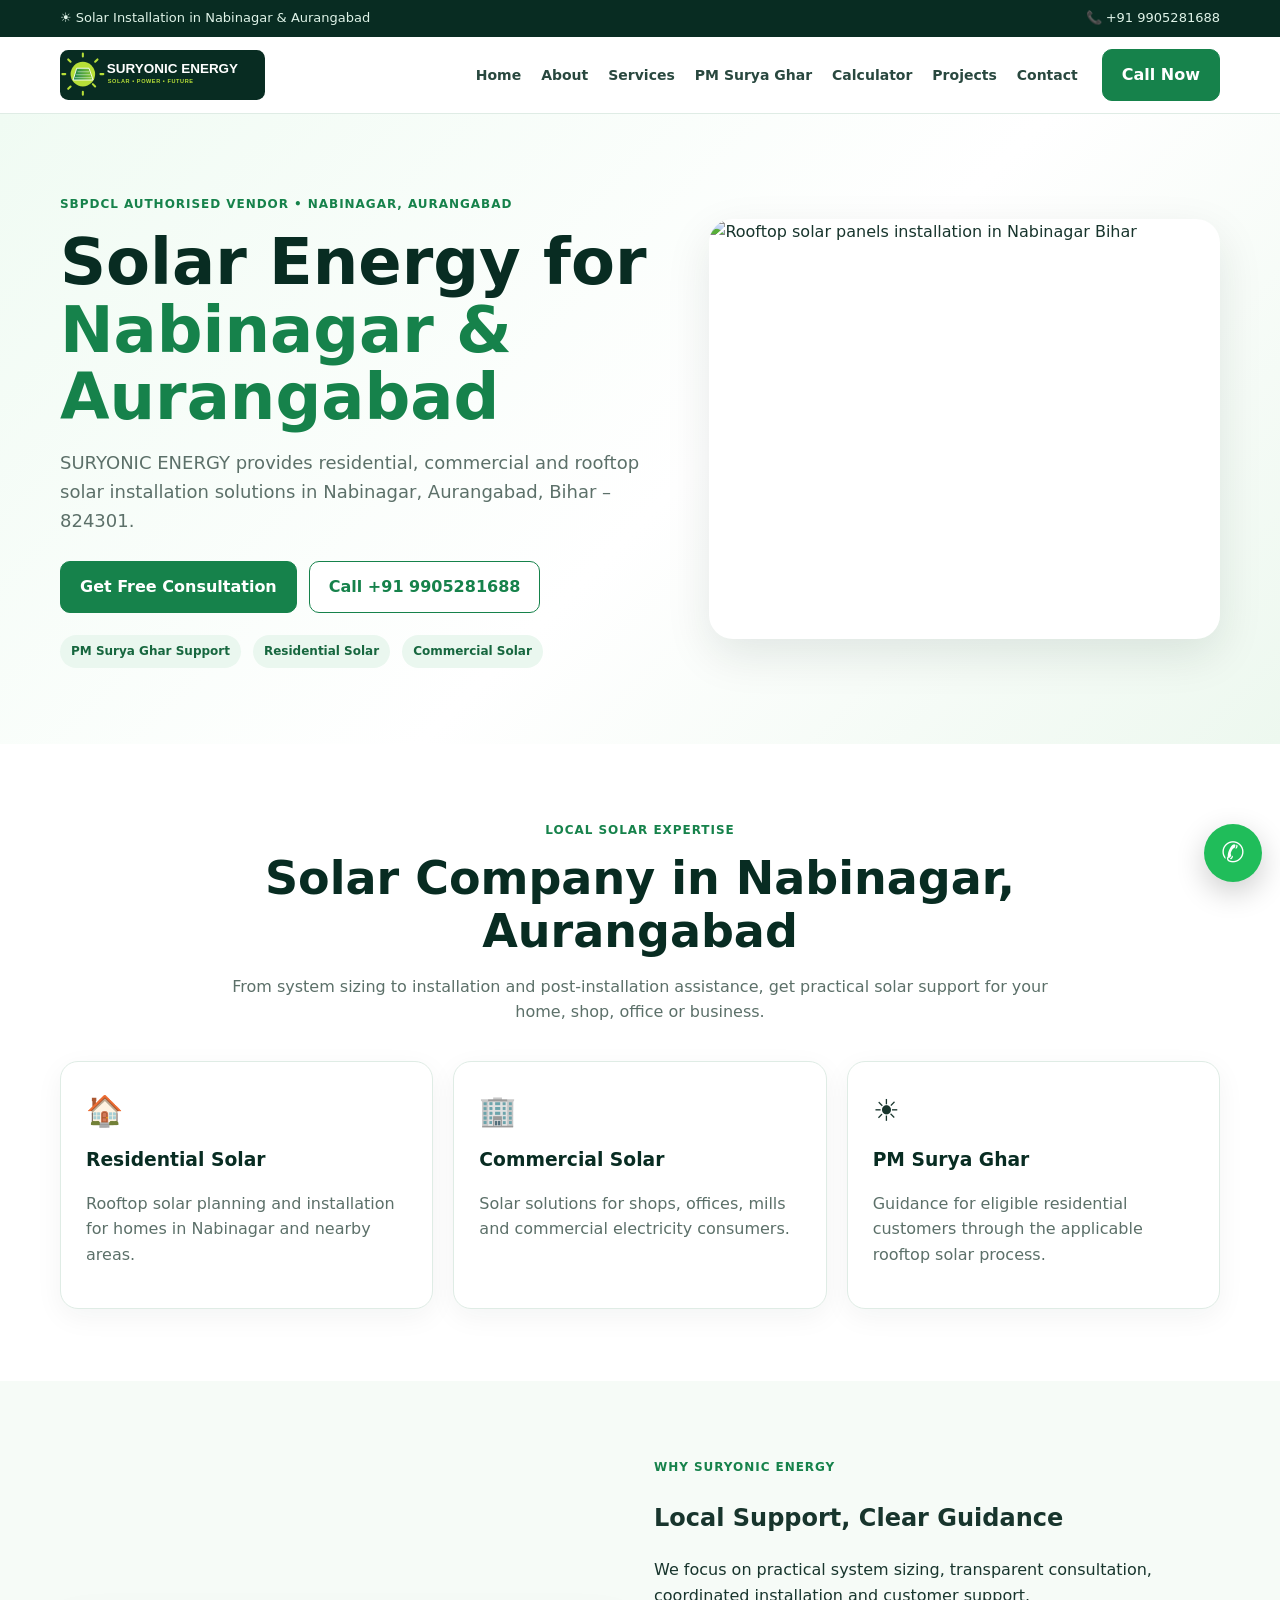
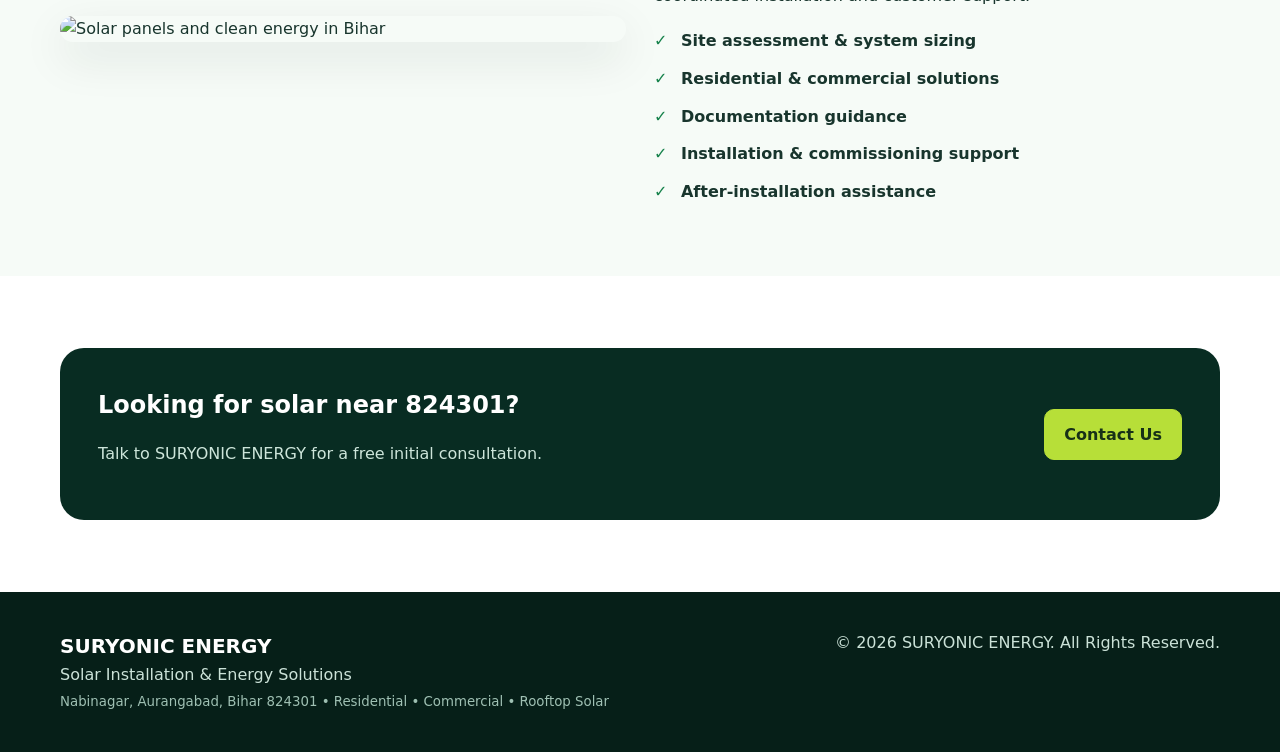
==== commit 8d4c9a23: "Add files via upload" ====
--- a/index.html
+++ b/index.html
@@ -1,49 +1,8 @@
 <!doctype html><html lang="en"><head><meta charset="utf-8"><meta name="viewport" content="width=device-width,initial-scale=1">
 <title>SURYONIC ENERGY | Solar Company in Nabinagar, Aurangabad Bihar</title><meta name="description" content="SURYONIC ENERGY is a solar installation company serving Nabinagar, Aurangabad, Bihar 824301. Residential, commercial, rooftop solar and PM Surya Ghar support.">
-<meta name="robots" content="index,follow,max-image-preview:large"><link rel="canonical" href="https://suryonicenergy-droid.github.io/suryonicenergy/">
+<meta name="google-site-verification" content="ifLBvOQmFf3xbnwGiUVCYVFx-0JGBAfoJ3IoulcAA4c" /><meta name="robots" content="index,follow,max-image-preview:large"><link rel="canonical" href="https://suryonicenergy-droid.github.io/suryonicenergy/">
 <meta property="og:type" content="website"><meta property="og:title" content="SURYONIC ENERGY | Solar Company in Nabinagar, Aurangabad Bihar"><meta property="og:description" content="SURYONIC ENERGY is a solar installation company serving Nabinagar, Aurangabad, Bihar 824301. Residential, commercial, rooftop solar and PM Surya Ghar support."><meta property="og:url" content="https://suryonicenergy-droid.github.io/suryonicenergy/"><meta property="og:image" content="https://suryonicenergy-droid.github.io/suryonicenergy/logo.svg">
-<meta name="theme-color" content="#082c22"><link rel="stylesheet" href="style.css">  <meta name="google-site-verification" content="ifLBvOQmFf3xbnwGiUVCYVFx-0JGBAfoJ3IoulcAA4c" />
-</head><body><div class="top"><div class="wrap"><span>☀ Solar Installation in Nabinagar & Aurangabad</span><span>📞 +91 9905281688</span></div></div><header><div class="wrap nav"><a class="brand" href="index.html"><img src="logo.svg" alt="SURYONIC ENERGY solar company logo"></a><button class="hamb" aria-label="Open menu" onclick="toggleMenu()">☰</button><nav class="menu"><a href="index.html">Home</a><a href="about.html">About</a><a href="services.html">Services</a><a href="pm-surya-ghar.html">PM Surya Ghar</a><a href="calculator.html">Calculator</a><a href="projects.html">Projects</a><a href="contact.html">Contact</a></nav><a class="btn" href="tel:+919905281688">Call Now</a></div></header><main><section class="hero"><div class="wrap hero-grid"><div><div class="eyebrow">SBPDCL Authorised Vendor • Nabinagar, Aurangabad</div><h1>Solar Energy for <span>Nabinagar & Aurangabad</span></h1><p class="lead">SURYONIC ENERGY provides residential, commercial and rooftop solar installation solutions in Nabinagar, Aurangabad, Bihar – 824301.</p><div class="actions"><a class="btn" href="https://wa.me/919905281688?text=Namaste%20SURYONIC%20ENERGY%2C%20mujhe%20solar%20quotation%20chahiye.">Get Free Consultation</a><a class="btn outline" href="tel:+919905281688">Call +91 9905281688</a></div><div class="trust"><span>PM Surya Ghar Support</span><span>Residential Solar</span><span>Commercial Solar</span></div></div><div class="hero-card"><img src="https://images.unsplash.com/photo-1509391366360-2e959784a276?auto=format&fit=crop&w=1200&q=85" alt="Rooftop solar panels installation in Nabinagar Bihar"></div></div></section>
+<meta name="theme-color" content="#082c22"><link rel="stylesheet" href="style.css"></head><body><div class="top"><div class="wrap"><span>☀ Solar Installation in Nabinagar & Aurangabad</span><span>📞 +91 9905281688</span></div></div><header><div class="wrap nav"><a class="brand" href="index.html"><img src="logo.svg" alt="SURYONIC ENERGY solar company logo"></a><button class="hamb" aria-label="Open menu" onclick="toggleMenu()">☰</button><nav class="menu"><a href="index.html">Home</a><a href="about.html">About</a><a href="services.html">Services</a><a href="pm-surya-ghar.html">PM Surya Ghar</a><a href="calculator.html">Calculator</a><a href="projects.html">Projects</a><a href="contact.html">Contact</a></nav><a class="btn" href="tel:+919905281688">Call Now</a></div></header><main><section class="hero"><div class="wrap hero-grid"><div><div class="eyebrow">SBPDCL Authorised Vendor • Nabinagar, Aurangabad</div><h1>Solar Energy for <span>Nabinagar & Aurangabad</span></h1><p class="lead">SURYONIC ENERGY provides residential, commercial and rooftop solar installation solutions in Nabinagar, Aurangabad, Bihar – 824301.</p><div class="actions"><a class="btn" href="https://wa.me/919905281688?text=Namaste%20SURYONIC%20ENERGY%2C%20mujhe%20solar%20quotation%20chahiye.">Get Free Consultation</a><a class="btn outline" href="tel:+919905281688">Call +91 9905281688</a></div><div class="trust"><span>PM Surya Ghar Support</span><span>Residential Solar</span><span>Commercial Solar</span></div></div><div class="hero-card"><img src="https://images.unsplash.com/photo-1509391366360-2e959784a276?auto=format&fit=crop&w=1200&q=85" alt="Rooftop solar panels installation in Nabinagar Bihar"></div></div></section>
 <section class="section"><div class="wrap"><div class="head"><div class="badge">LOCAL SOLAR EXPERTISE</div><h2>Solar Company in Nabinagar, Aurangabad</h2><p>From system sizing to installation and post-installation assistance, get practical solar support for your home, shop, office or business.</p></div><div class="grid"><article class="card"><div class="icon">🏠</div><h3>Residential Solar</h3><p>Rooftop solar planning and installation for homes in Nabinagar and nearby areas.</p></article><article class="card"><div class="icon">🏢</div><h3>Commercial Solar</h3><p>Solar solutions for shops, offices, mills and commercial electricity consumers.</p></article><article class="card"><div class="icon">☀️</div><h3>PM Surya Ghar</h3><p>Guidance for eligible residential customers through the applicable rooftop solar process.</p></article></div></div></section>
 <section class="section soft"><div class="wrap two"><img class="photo" src="https://images.unsplash.com/photo-1497435334941-8c899ee9e8e9?auto=format&fit=crop&w=1200&q=85" alt="Solar panels and clean energy in Bihar"><div><div class="eyebrow">WHY SURYONIC ENERGY</div><h2>Local Support, Clear Guidance</h2><p>We focus on practical system sizing, transparent consultation, coordinated installation and customer support.</p><div class="checks"><div><span>✓</span> Site assessment & system sizing</div><div><span>✓</span> Residential & commercial solutions</div><div><span>✓</span> Documentation guidance</div><div><span>✓</span> Installation & commissioning support</div><div><span>✓</span> After-installation assistance</div></div></div></div></section>
-<section class="section"><div class="wrap"><div class="cta-row cta"><div><h2>Looking for solar near 824301?</h2><p>Talk to SURYONIC ENERGY for a free initial consultation.</p></div><a class="btn lime" href="contact.html">Contact Us</a></div></div></section><script type="application/ld+json">{"@context":"https://schema.org","@type":"SolarEnergyCompany","name":"SURYONIC ENERGY","url":"https://suryonicenergy-droid.github.io/suryonicenergy/","telephone":"+919905281688","areaServed":[{"@type":"City","name":"Nabinagar"},{"@type":"AdministrativeArea","name":"Aurangabad, Bihar"}],"address":{"@type":"PostalAddress","addressLocality":"Nabinagar","addressRegion":"Bihar","postalCode":"824301","addressCountry":"IN"},"sameAs":[]}</script>
-<section class="trust-section">
-  <div class="section-heading"><span>WHY SURYONIC ENERGY</span><h2>Local Solar Support You Can Trust</h2><p>Residential, commercial and rooftop solar solutions across Nabinagar, Aurangabad and nearby areas.</p></div>
-  <div class="trust-grid">
-    <div class="trust-card"><b>✓ Local Service</b><p>Nabinagar & Aurangabad focused support.</p></div>
-    <div class="trust-card"><b>✓ Complete Guidance</b><p>System sizing, documentation and installation support.</p></div>
-    <div class="trust-card"><b>✓ Residential & Commercial</b><p>Solutions for homes, shops, offices and businesses.</p></div>
-    <div class="trust-card"><b>✓ After-Sales Support</b><p>Local assistance after installation.</p></div>
-  </div>
-</section>
-<section class="lead-cta">
-  <h2>Ready to Switch to Solar?</h2>
-  <p>Get a free solar estimate for your home or business.</p>
-  <button class="btn primary" onclick="openLeadPopup()">Get Free Solar Estimate</button>
-</section>
-
-</main><footer><div class="wrap foot"><div><strong>SURYONIC ENERGY</strong><div>Solar Installation & Energy Solutions</div><small>Nabinagar, Aurangabad, Bihar 824301 • Residential • Commercial • Rooftop Solar</small></div><div>© 2026 SURYONIC ENERGY. All Rights Reserved.</div></div></footer><a class="wa" aria-label="WhatsApp" href="https://wa.me/919905281688?text=Namaste%20SURYONIC%20ENERGY%2C%20mujhe%20solar%20installation%20ki%20jankari%20chahiye.">✆</a><script src="app.js"></script>
-<div id="leadPopup" class="lead-popup" aria-hidden="true">
-  <div class="lead-popup-card">
-    <button class="lead-close" type="button" onclick="closeLeadPopup()" aria-label="Close">×</button>
-    <div class="lead-icon">☀</div>
-    <h2>Get Your Free Solar Estimate</h2>
-    <p>घर या business के लिए solar quotation और सही system size जानने के लिए details भरें।</p>
-    <form id="leadForm">
-      <input name="name" type="text" placeholder="Your Name" required>
-      <input name="mobile" type="tel" inputmode="numeric" pattern="[6-9][0-9]{9}" maxlength="10" placeholder="Mobile Number" required>
-      <input name="city" type="text" placeholder="City / Location" required>
-      <select name="requirement" required>
-        <option value="">Solar Requirement</option>
-        <option>Home Solar</option>
-        <option>Commercial Solar</option>
-        <option>PM Surya Ghar</option>
-        <option>Solar Consultation</option>
-      </select>
-      <button class="btn primary" type="submit">Get Free Quote on WhatsApp</button>
-    </form>
-    <small>We will use your details only to contact you about your solar enquiry.</small>
-  </div>
-</div>
-
-</body></html>+<section class="section"><div class="wrap"><div class="cta-row cta"><div><h2>Looking for solar near 824301?</h2><p>Talk to SURYONIC ENERGY for a free initial consultation.</p></div><a class="btn lime" href="contact.html">Contact Us</a></div></div></section><script type="application/ld+json">{"@context":"https://schema.org","@type":"SolarEnergyCompany","name":"SURYONIC ENERGY","url":"https://suryonicenergy-droid.github.io/suryonicenergy/","telephone":"+919905281688","areaServed":[{"@type":"City","name":"Nabinagar"},{"@type":"AdministrativeArea","name":"Aurangabad, Bihar"}],"address":{"@type":"PostalAddress","addressLocality":"Nabinagar","addressRegion":"Bihar","postalCode":"824301","addressCountry":"IN"},"sameAs":[]}</script></main><footer><div class="wrap foot"><div><strong>SURYONIC ENERGY</strong><div>Solar Installation & Energy Solutions</div><small>Nabinagar, Aurangabad, Bihar 824301 • Residential • Commercial • Rooftop Solar</small></div><div>© 2026 SURYONIC ENERGY. All Rights Reserved.</div></div></footer><a class="wa" aria-label="WhatsApp" href="https://wa.me/919905281688?text=Namaste%20SURYONIC%20ENERGY%2C%20mujhe%20solar%20installation%20ki%20jankari%20chahiye.">✆</a><script src="app.js"></script></body></html>
--- a/style.css
+++ b/style.css
@@ -1,3 +1,3 @@
 
-
-.lead-popup{position:fixed;inset:0;background:rgba(0,0,0,.62);display:none;align-items:center;justify-content:center;padding:18px;z-index:9999}.lead-popup.show{display:flex}.lead-popup-card{width:min(460px,100%);background:#fff;border-radius:24px;padding:28px;position:relative;box-shadow:0 25px 70px rgba(0,0,0,.3)}.lead-popup-card h2{margin:8px 0}.lead-popup-card p{color:#53615b}.lead-popup-card form{display:grid;gap:12px;margin-top:18px}.lead-popup-card input,.lead-popup-card select{width:100%;padding:13px 14px;border:1px solid #d7ded9;border-radius:12px;font:inherit}.lead-close{position:absolute;right:14px;top:10px;border:0;background:transparent;font-size:30px;cursor:pointer}.lead-icon{font-size:38px}.lead-popup-card small{display:block;margin-top:12px;color:#77837d}.trust-section,.lead-cta{max-width:1180px;margin:50px auto;padding:0 20px}.trust-grid{display:grid;grid-template-columns:repeat(4,1fr);gap:16px}.trust-card{padding:22px;border-radius:18px;background:#f5f8f5;border:1px solid #e1e9e3}.trust-card b{font-size:18px}.trust-card p{color:#65736c;line-height:1.55}.lead-cta{text-align:center;padding:45px 20px;border-radius:24px;background:linear-gradient(135deg,#073a2b,#126b48);color:#fff}.lead-cta p{opacity:.9}.lead-cta .btn{margin-top:10px}@media(max-width:800px){.trust-grid{grid-template-columns:1fr 1fr}}@media(max-width:520px){.trust-grid{grid-template-columns:1fr}.lead-popup-card{padding:22px}}
+:root{--green:#16824b;--dark:#082c22;--lime:#b7df38;--cream:#f6fbf7;--text:#18352d;--muted:#5c7069;--white:#fff;--line:#dfece5;--shadow:0 16px 45px rgba(8,44,34,.10)}
+*{box-sizing:border-box}html{scroll-behavior:smooth}body{margin:0;font-family:Inter,system-ui,-apple-system,Segoe UI,Roboto,Arial,sans-serif;color:var(--text);background:#fff;line-height:1.6}a{text-decoration:none;color:inherit}.wrap{width:min(1160px,92%);margin:auto}.top{background:var(--dark);color:#dff3e8;font-size:13px}.top .wrap{display:flex;justify-content:space-between;gap:15px;padding:8px 0}header{position:sticky;top:0;z-index:50;background:rgba(255,255,255,.96);backdrop-filter:blur(10px);border-bottom:1px solid var(--line)}.nav{min-height:76px;display:flex;align-items:center;gap:24px}.brand img{width:205px;height:auto;display:block}.menu{display:flex;align-items:center;gap:20px;margin-left:auto}.menu a{font-weight:700;font-size:14px;color:#29483f}.menu a:hover{color:var(--green)}.btn{display:inline-flex;align-items:center;justify-content:center;gap:8px;padding:12px 19px;border-radius:10px;background:var(--green);color:#fff;font-weight:800;border:1px solid var(--green);cursor:pointer}.btn:hover{transform:translateY(-1px)}.btn.outline{background:#fff;color:var(--green)}.btn.lime{background:var(--lime);border-color:var(--lime);color:#173117}.hamb{display:none;border:0;background:none;font-size:28px}.hero{background:linear-gradient(135deg,#f0fbf3 0%,#fff 55%,#edf8ef 100%);padding:76px 0}.hero-grid{display:grid;grid-template-columns:1.08fr .92fr;gap:50px;align-items:center}.eyebrow,.badge{display:inline-block;color:var(--green);font-weight:900;letter-spacing:.08em;text-transform:uppercase;font-size:12px}.hero h1{font-size:clamp(38px,5vw,66px);line-height:1.05;margin:14px 0;color:var(--dark)}.hero h1 span{color:var(--green)}.lead{font-size:18px;color:var(--muted);max-width:720px}.actions{display:flex;gap:12px;flex-wrap:wrap;margin-top:26px}.hero-card{border-radius:24px;overflow:hidden;box-shadow:var(--shadow);background:#fff}.hero-card img{width:100%;height:420px;object-fit:cover;display:block}.trust{display:flex;gap:12px;flex-wrap:wrap;margin-top:22px}.trust span{padding:7px 11px;border-radius:999px;background:#eaf7ef;color:#17673f;font-weight:800;font-size:12px}.section{padding:72px 0}.soft{background:var(--cream)}.head{text-align:center;max-width:820px;margin:0 auto 36px}.head h1,.head h2{font-size:clamp(30px,4vw,46px);line-height:1.15;color:var(--dark);margin:10px 0}.head p{color:var(--muted)}.grid{display:grid;grid-template-columns:repeat(3,1fr);gap:20px}.card,.contact-box,.faq,.calc-box{background:#fff;border:1px solid var(--line);border-radius:18px;padding:25px;box-shadow:0 8px 28px rgba(8,44,34,.05)}.card .icon{font-size:30px}.card h3{margin:10px 0 7px;color:var(--dark)}.card p,.contact-box p,.faq p{color:var(--muted)}.two{display:grid;grid-template-columns:1fr 1fr;gap:28px;align-items:center}.photo{width:100%;border-radius:20px;box-shadow:var(--shadow)}.checks{display:grid;gap:12px;margin-top:20px}.checks div{font-weight:700}.checks span{color:var(--green);margin-right:8px}.band{background:linear-gradient(135deg,#062d22,#126a47);color:#fff}.band h1,.band h2{color:#fff}.band p{color:#d9eee5}.steps{display:grid;grid-template-columns:repeat(3,1fr);gap:16px}.step{padding:20px;border:1px solid rgba(255,255,255,.16);background:rgba(255,255,255,.07);border-radius:15px}.step b{color:#dfff8c}.cta{background:var(--dark);color:#fff;border-radius:24px;padding:38px}.cta h2{margin:0 0 8px;color:#fff}.cta p{color:#cde5da}.cta-row{display:flex;justify-content:space-between;align-items:center;gap:20px}.contact{display:grid;grid-template-columns:1fr 1fr;gap:20px}.contact-box a{color:var(--green);font-weight:900}.gallery{display:grid;grid-template-columns:repeat(3,1fr);gap:18px}.gallery figure{margin:0;border-radius:16px;overflow:hidden;background:#fff;border:1px solid var(--line)}.gallery img{width:100%;height:230px;object-fit:cover;display:block}.gallery figcaption{padding:12px;font-weight:800}.calc{display:grid;grid-template-columns:1fr 1fr;gap:24px}.calc-box label{display:block;font-weight:800;margin:14px 0 6px}.calc-box input,.calc-box select{width:100%;padding:13px;border:1px solid #cbded5;border-radius:10px;font-size:16px}.result{margin-top:18px;padding:18px;border-radius:12px;background:#edf8ef}.result strong{font-size:28px;color:var(--green)}.faq{margin-bottom:12px}.faq h3{margin:0;color:var(--dark)}footer{background:#061f18;color:#cbe2d8;padding:38px 0}.foot{display:flex;justify-content:space-between;gap:20px;flex-wrap:wrap}.foot strong{color:#fff;font-size:20px}.foot small{color:#9fc0b3}.popup{position:fixed;inset:0;background:rgba(2,22,16,.65);display:none;align-items:center;justify-content:center;padding:20px;z-index:100}.popup.show{display:flex}.modal{width:min(470px,100%);background:#fff;border-radius:20px;padding:28px;position:relative}.modal h2{margin-top:0;color:var(--dark)}.modal input{width:100%;padding:13px;border:1px solid #cbded5;border-radius:10px;margin:7px 0 12px;font-size:16px}.close{position:absolute;right:15px;top:10px;border:0;background:none;font-size:26px;cursor:pointer}.consent{font-size:12px;color:var(--muted)}.admin-note{padding:18px;background:#fff6d9;border:1px solid #ead79a;border-radius:14px}.wa{position:fixed;right:18px;bottom:18px;width:58px;height:58px;border-radius:50%;display:grid;place-items:center;background:#20bd5a;color:#fff;font-size:28px;box-shadow:0 10px 30px rgba(0,0,0,.2);z-index:60}@media(max-width:850px){.menu{display:none;position:absolute;top:76px;left:0;right:0;background:#fff;border-bottom:1px solid var(--line);padding:16px 4%;flex-direction:column;align-items:flex-start}.menu.open{display:flex}.hamb{display:block;margin-left:auto}.nav>.btn{display:none}.hero-grid,.two,.calc{grid-template-columns:1fr}.grid,.steps,.gallery{grid-template-columns:1fr 1fr}.hero-card img{height:300px}.cta-row{flex-direction:column;align-items:flex-start}}@media(max-width:560px){.top .wrap{flex-direction:column;gap:0}.grid,.steps,.gallery,.contact{grid-template-columns:1fr}.hero{padding:52px 0}.section{padding:52px 0}.brand img{width:175px}}
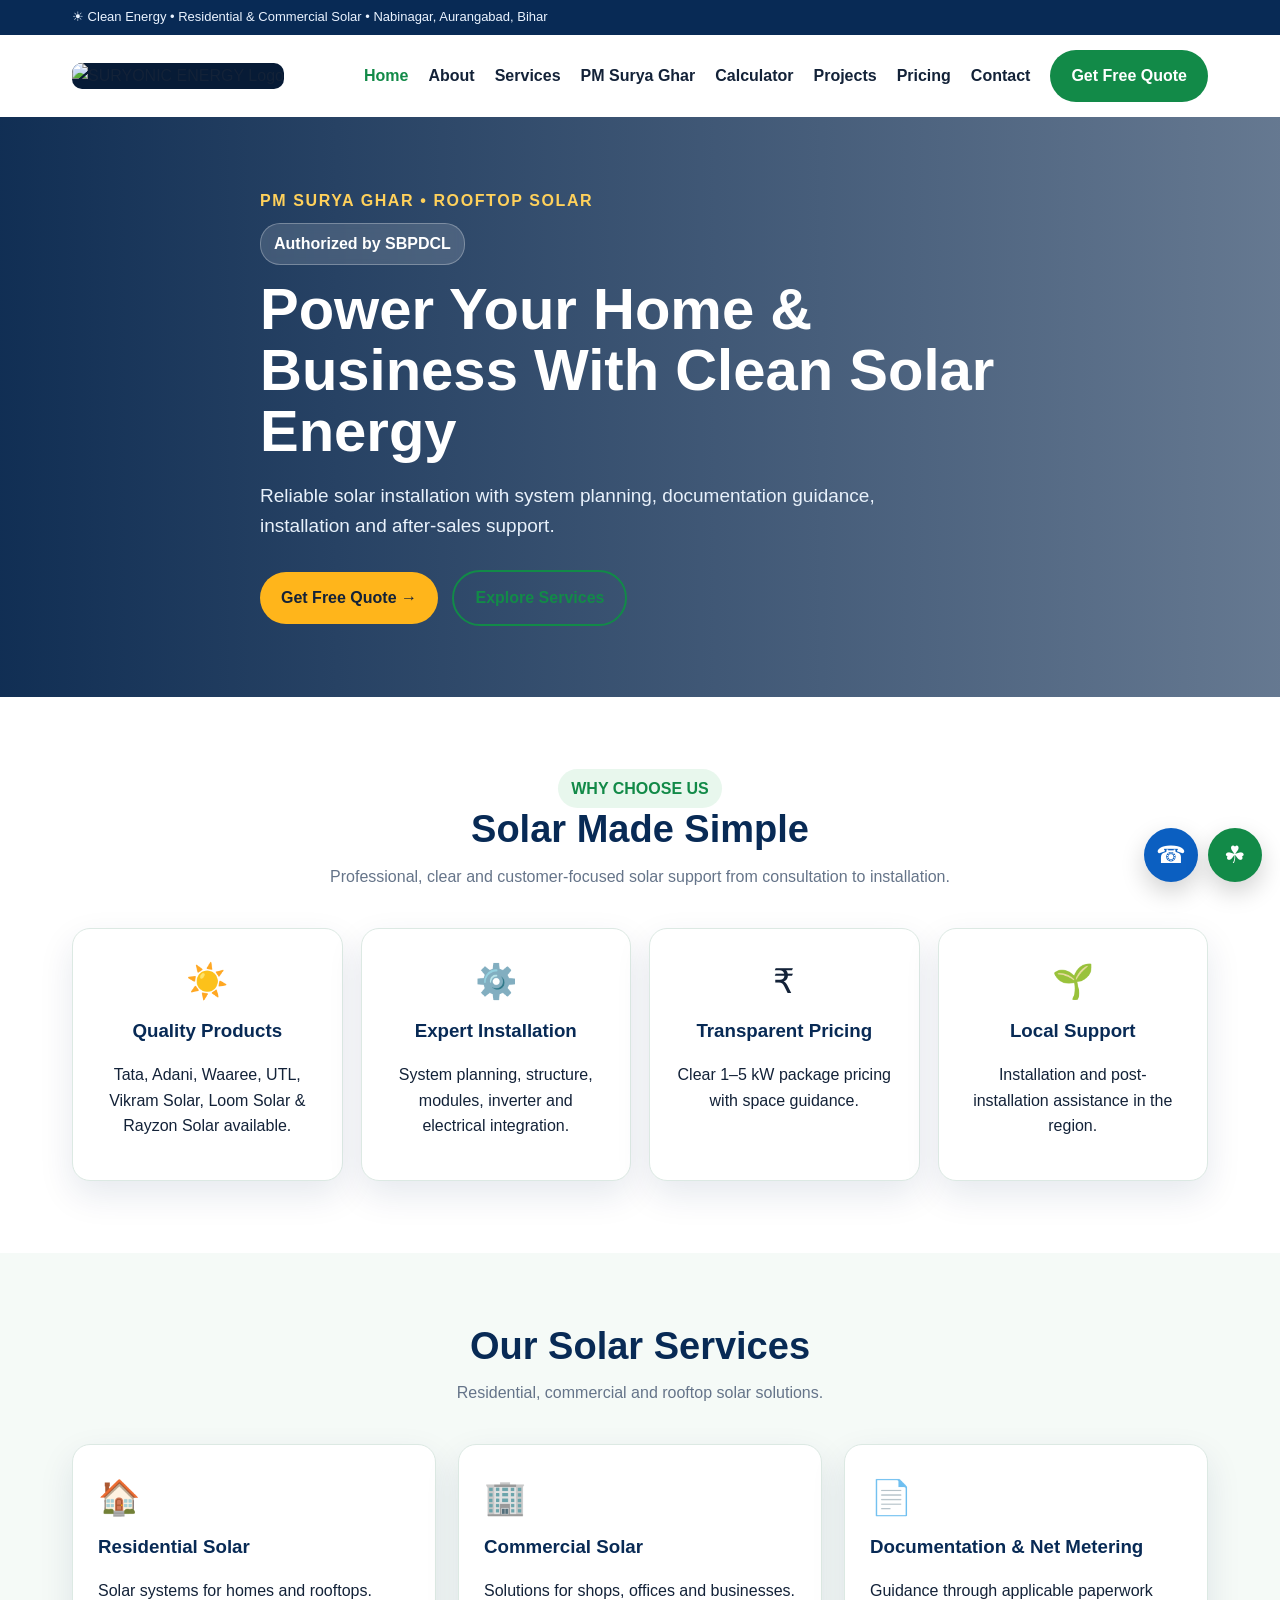
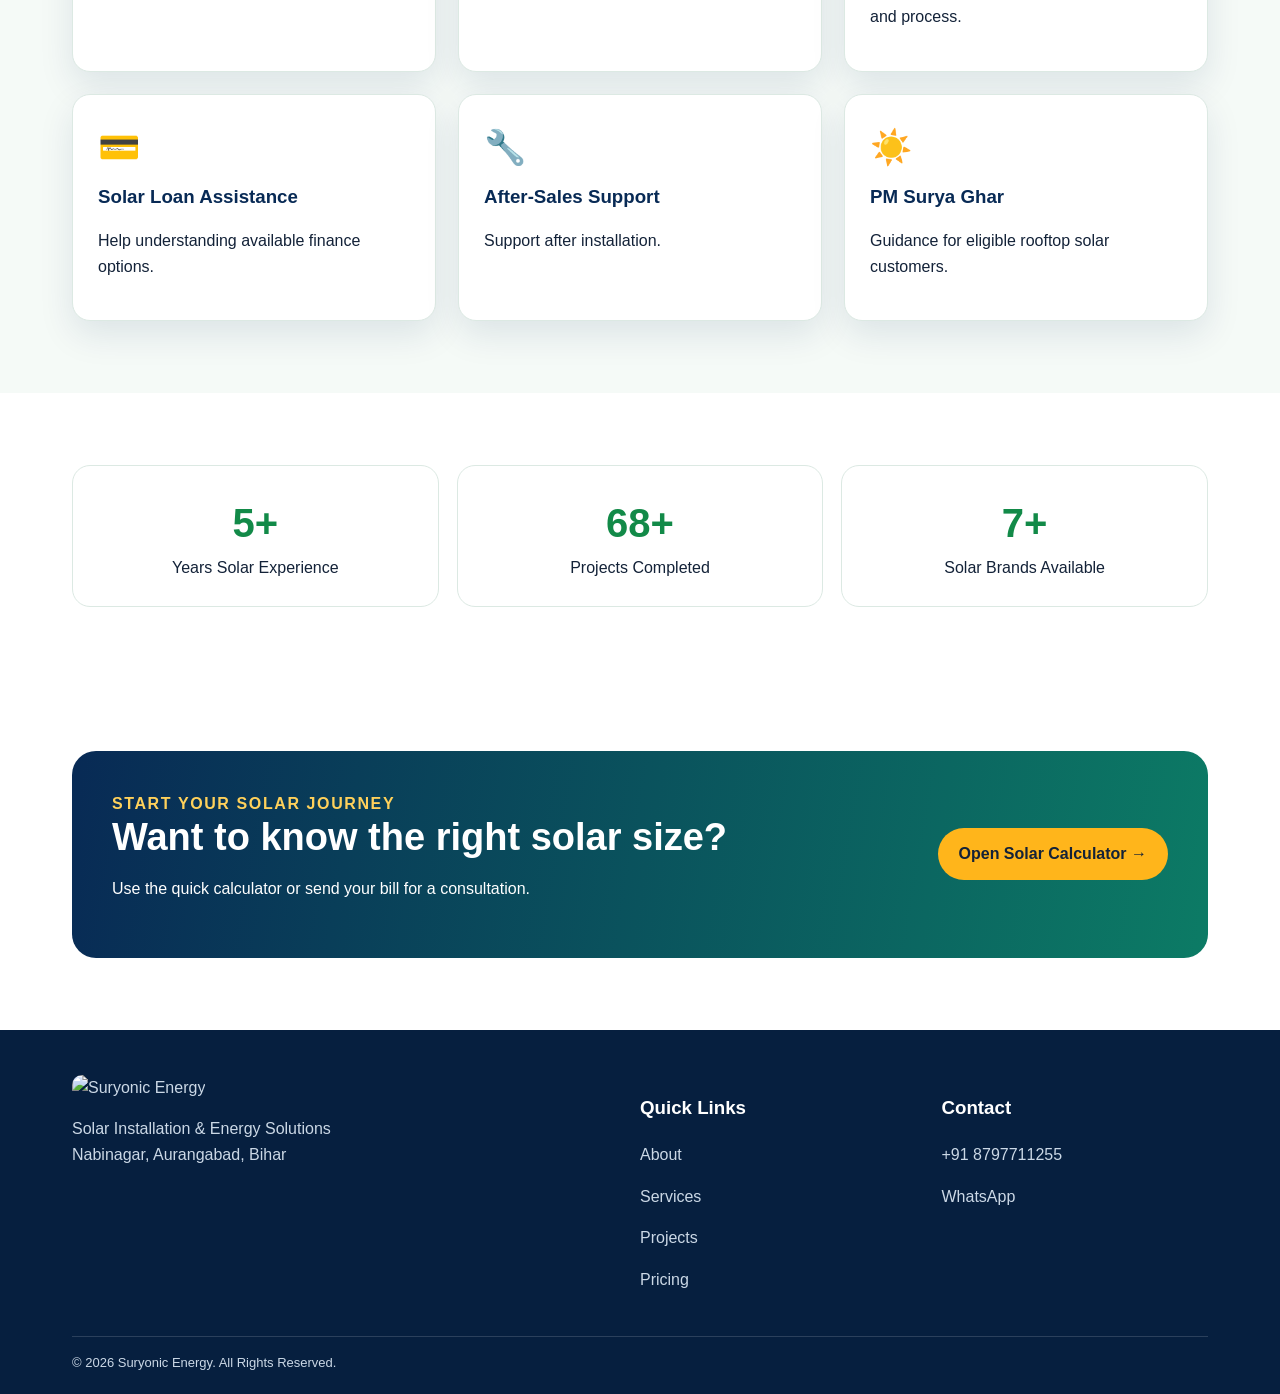
==== commit 4199a3c3: "Add files via upload" ====
--- a/index.html
+++ b/index.html
@@ -1,8 +1 @@
-<!doctype html><html lang="en"><head><meta charset="utf-8"><meta name="viewport" content="width=device-width,initial-scale=1">
-<title>SURYONIC ENERGY | Solar Company in Nabinagar, Aurangabad Bihar</title><meta name="description" content="SURYONIC ENERGY is a solar installation company serving Nabinagar, Aurangabad, Bihar 824301. Residential, commercial, rooftop solar and PM Surya Ghar support.">
-<meta name="google-site-verification" content="ifLBvOQmFf3xbnwGiUVCYVFx-0JGBAfoJ3IoulcAA4c" /><meta name="robots" content="index,follow,max-image-preview:large"><link rel="canonical" href="https://suryonicenergy-droid.github.io/suryonicenergy/">
-<meta property="og:type" content="website"><meta property="og:title" content="SURYONIC ENERGY | Solar Company in Nabinagar, Aurangabad Bihar"><meta property="og:description" content="SURYONIC ENERGY is a solar installation company serving Nabinagar, Aurangabad, Bihar 824301. Residential, commercial, rooftop solar and PM Surya Ghar support."><meta property="og:url" content="https://suryonicenergy-droid.github.io/suryonicenergy/"><meta property="og:image" content="https://suryonicenergy-droid.github.io/suryonicenergy/logo.svg">
-<meta name="theme-color" content="#082c22"><link rel="stylesheet" href="style.css"></head><body><div class="top"><div class="wrap"><span>☀ Solar Installation in Nabinagar & Aurangabad</span><span>📞 +91 9905281688</span></div></div><header><div class="wrap nav"><a class="brand" href="index.html"><img src="logo.svg" alt="SURYONIC ENERGY solar company logo"></a><button class="hamb" aria-label="Open menu" onclick="toggleMenu()">☰</button><nav class="menu"><a href="index.html">Home</a><a href="about.html">About</a><a href="services.html">Services</a><a href="pm-surya-ghar.html">PM Surya Ghar</a><a href="calculator.html">Calculator</a><a href="projects.html">Projects</a><a href="contact.html">Contact</a></nav><a class="btn" href="tel:+919905281688">Call Now</a></div></header><main><section class="hero"><div class="wrap hero-grid"><div><div class="eyebrow">SBPDCL Authorised Vendor • Nabinagar, Aurangabad</div><h1>Solar Energy for <span>Nabinagar & Aurangabad</span></h1><p class="lead">SURYONIC ENERGY provides residential, commercial and rooftop solar installation solutions in Nabinagar, Aurangabad, Bihar – 824301.</p><div class="actions"><a class="btn" href="https://wa.me/919905281688?text=Namaste%20SURYONIC%20ENERGY%2C%20mujhe%20solar%20quotation%20chahiye.">Get Free Consultation</a><a class="btn outline" href="tel:+919905281688">Call +91 9905281688</a></div><div class="trust"><span>PM Surya Ghar Support</span><span>Residential Solar</span><span>Commercial Solar</span></div></div><div class="hero-card"><img src="https://images.unsplash.com/photo-1509391366360-2e959784a276?auto=format&fit=crop&w=1200&q=85" alt="Rooftop solar panels installation in Nabinagar Bihar"></div></div></section>
-<section class="section"><div class="wrap"><div class="head"><div class="badge">LOCAL SOLAR EXPERTISE</div><h2>Solar Company in Nabinagar, Aurangabad</h2><p>From system sizing to installation and post-installation assistance, get practical solar support for your home, shop, office or business.</p></div><div class="grid"><article class="card"><div class="icon">🏠</div><h3>Residential Solar</h3><p>Rooftop solar planning and installation for homes in Nabinagar and nearby areas.</p></article><article class="card"><div class="icon">🏢</div><h3>Commercial Solar</h3><p>Solar solutions for shops, offices, mills and commercial electricity consumers.</p></article><article class="card"><div class="icon">☀️</div><h3>PM Surya Ghar</h3><p>Guidance for eligible residential customers through the applicable rooftop solar process.</p></article></div></div></section>
-<section class="section soft"><div class="wrap two"><img class="photo" src="https://images.unsplash.com/photo-1497435334941-8c899ee9e8e9?auto=format&fit=crop&w=1200&q=85" alt="Solar panels and clean energy in Bihar"><div><div class="eyebrow">WHY SURYONIC ENERGY</div><h2>Local Support, Clear Guidance</h2><p>We focus on practical system sizing, transparent consultation, coordinated installation and customer support.</p><div class="checks"><div><span>✓</span> Site assessment & system sizing</div><div><span>✓</span> Residential & commercial solutions</div><div><span>✓</span> Documentation guidance</div><div><span>✓</span> Installation & commissioning support</div><div><span>✓</span> After-installation assistance</div></div></div></div></section>
-<section class="section"><div class="wrap"><div class="cta-row cta"><div><h2>Looking for solar near 824301?</h2><p>Talk to SURYONIC ENERGY for a free initial consultation.</p></div><a class="btn lime" href="contact.html">Contact Us</a></div></div></section><script type="application/ld+json">{"@context":"https://schema.org","@type":"SolarEnergyCompany","name":"SURYONIC ENERGY","url":"https://suryonicenergy-droid.github.io/suryonicenergy/","telephone":"+919905281688","areaServed":[{"@type":"City","name":"Nabinagar"},{"@type":"AdministrativeArea","name":"Aurangabad, Bihar"}],"address":{"@type":"PostalAddress","addressLocality":"Nabinagar","addressRegion":"Bihar","postalCode":"824301","addressCountry":"IN"},"sameAs":[]}</script></main><footer><div class="wrap foot"><div><strong>SURYONIC ENERGY</strong><div>Solar Installation & Energy Solutions</div><small>Nabinagar, Aurangabad, Bihar 824301 • Residential • Commercial • Rooftop Solar</small></div><div>© 2026 SURYONIC ENERGY. All Rights Reserved.</div></div></footer><a class="wa" aria-label="WhatsApp" href="https://wa.me/919905281688?text=Namaste%20SURYONIC%20ENERGY%2C%20mujhe%20solar%20installation%20ki%20jankari%20chahiye.">✆</a><script src="app.js"></script></body></html>+<!doctype html><html lang="en"><head><meta charset="utf-8"><meta name="viewport" content="width=device-width,initial-scale=1"><title>Suryonic Energy | Solar Installation</title><meta name="description" content="Suryonic Energy solar installation in Nabinagar, Aurangabad, Bihar."><link rel="stylesheet" href="style.css"></head><body><div class="top"><div class="wrap">☀ Clean Energy • Residential & Commercial Solar • Nabinagar, Aurangabad, Bihar</div></div><header><div class="wrap nav"><a href="index.html"><img class="brand-logo" src="assets/logo.png" alt="SURYONIC ENERGY Logo"></a><button class="hamb">☰</button><nav class="menu"><a class="active" href="index.html">Home</a><a href="about.html">About</a><a href="services.html">Services</a><a href="pm-surya-ghar.html">PM Surya Ghar</a><a href="calculator.html">Calculator</a><a href="projects.html">Projects</a><a href="pricing.html">Pricing</a><a href="contact.html">Contact</a><a class="btn" href="contact.html">Get Free Quote</a></nav></div></header><main><section class="hero"><div class="wrap"><div class="eyebrow">PM Surya Ghar • Rooftop Solar</div><div class="pill hero-pill">Authorized by SBPDCL</div><h1>Power Your Home & Business With Clean Solar Energy</h1><p>Reliable solar installation with system planning, documentation guidance, installation and after-sales support.</p><a class="btn sun" href="contact.html">Get Free Quote →</a> <a class="btn outline" href="services.html">Explore Services</a></div></section><section class="section"><div class="wrap"><div class="center"><span class="pill">WHY CHOOSE US</span><h2>Solar Made Simple</h2><p class="lead">Professional, clear and customer-focused solar support from consultation to installation.</p></div><div class="grid4"><div class="card center"><div class="icon">☀️</div><h3>Quality Products</h3><p>Tata, Adani, Waaree, UTL, Vikram Solar, Loom Solar & Rayzon Solar available.</p></div><div class="card center"><div class="icon">⚙️</div><h3>Expert Installation</h3><p>System planning, structure, modules, inverter and electrical integration.</p></div><div class="card center"><div class="icon">₹</div><h3>Transparent Pricing</h3><p>Clear 1–5 kW package pricing with space guidance.</p></div><div class="card center"><div class="icon">🌱</div><h3>Local Support</h3><p>Installation and post-installation assistance in the region.</p></div></div></div></section><section class="section soft"><div class="wrap"><div class="center"><h2>Our Solar Services</h2><p class="lead">Residential, commercial and rooftop solar solutions.</p></div><div class="grid"><div class="card"><div class="icon">🏠</div><h3>Residential Solar</h3><p>Solar systems for homes and rooftops.</p></div><div class="card"><div class="icon">🏢</div><h3>Commercial Solar</h3><p>Solutions for shops, offices and businesses.</p></div><div class="card"><div class="icon">📄</div><h3>Documentation & Net Metering</h3><p>Guidance through applicable paperwork and process.</p></div><div class="card"><div class="icon">💳</div><h3>Solar Loan Assistance</h3><p>Help understanding available finance options.</p></div><div class="card"><div class="icon">🔧</div><h3>After-Sales Support</h3><p>Support after installation.</p></div><div class="card"><div class="icon">☀️</div><h3>PM Surya Ghar</h3><p>Guidance for eligible rooftop solar customers.</p></div></div></div></section><section class="section"><div class="wrap"><div class="stats"><div class="stat"><b>5+</b>Years Solar Experience</div><div class="stat"><b>68+</b>Projects Completed</div><div class="stat"><b>7+</b>Solar Brands Available</div></div></div></section><section class="section"><div class="wrap"><div class="cta"><div><div class="eyebrow">Start Your Solar Journey</div><h2>Want to know the right solar size?</h2><p>Use the quick calculator or send your bill for a consultation.</p></div><a class="btn sun" href="calculator.html">Open Solar Calculator →</a></div></div></section></main><footer><div class="wrap"><div class="footer-grid"><div><img src="assets/logo.png" alt="Suryonic Energy" style="width:230px;border-radius:10px"><p>Solar Installation & Energy Solutions<br>Nabinagar, Aurangabad, Bihar</p></div><div><h3>Quick Links</h3><p><a href="about.html">About</a></p><p><a href="services.html">Services</a></p><p><a href="projects.html">Projects</a></p><p><a href="pricing.html">Pricing</a></p></div><div><h3>Contact</h3><p><a href="tel:+918797711255">+91 8797711255</a></p><p><a href="https://wa.me/918797711255">WhatsApp</a></p></div></div><div class="legal">© 2026 Suryonic Energy. All Rights Reserved.</div></div></footer><script src="app.js"></script></body></html>
--- a/style.css
+++ b/style.css
@@ -1,3 +1,33 @@
+:root{--navy:#082a55;--blue:#0b5fc1;--green:#128a48;--lime:#4dbb36;--sun:#ffb51b;--ink:#132238;--muted:#657489;--bg:#f5faf7;--white:#fff;--line:#dce9e3;--shadow:0 14px 35px rgba(8,42,85,.10)}*{box-sizing:border-box}html{scroll-behavior:smooth}body{margin:0;font-family:Inter,Arial,sans-serif;color:var(--ink);line-height:1.6;background:#fff}a{text-decoration:none;color:inherit}.wrap{max-width:1180px;margin:auto;padding:0 22px}.top{background:var(--navy);color:#eaf3ff;font-size:13px;padding:7px 0}.nav{min-height:82px;display:flex;align-items:center;justify-content:space-between;gap:18px;position:relative}.brand-logo{height:62px;width:170px;object-fit:cover;object-position:center;border-radius:10px;background:#071b36}.menu{display:flex;align-items:center;gap:20px;font-weight:700}.menu a:hover,.menu a.active{color:var(--green)}.btn{display:inline-block;border:0;border-radius:28px;padding:13px 21px;background:var(--green);color:#fff;font-weight:800;cursor:pointer}.btn.sun{background:var(--sun);color:#142238}.btn.outline{background:transparent;color:var(--green);border:2px solid var(--green)}.hamb{display:none;background:none;border:0;font-size:28px}.hero{min-height:580px;display:flex;align-items:center;background:linear-gradient(90deg,rgba(7,38,77,.96),rgba(7,38,77,.62)),url('assets/projects/aurangabad-5kw.jpg') center/cover;color:#fff}.hero h1{font-size:58px;line-height:1.05;max-width:760px;margin:12px 0 18px}.hero p{max-width:690px;font-size:19px;color:#e8f1fb}.eyebrow{font-weight:900;text-transform:uppercase;letter-spacing:1.6px;color:#ffd15b}.hero .btn{margin:10px 10px 0 0}.section{padding:72px 0}.soft{background:var(--bg)}.center{text-align:center}.section h2{font-size:38px;line-height:1.15;color:var(--navy);margin:0 0 12px}.lead{max-width:760px;margin:0 auto 38px;color:var(--muted)}.grid{display:grid;grid-template-columns:repeat(3,1fr);gap:22px}.grid4{display:grid;grid-template-columns:repeat(4,1fr);gap:18px}.card{background:#fff;border:1px solid var(--line);border-radius:18px;padding:25px;box-shadow:var(--shadow)}.card h3{color:var(--navy);margin:8px 0}.icon{font-size:34px}.pill{display:inline-block;background:#e8f7ed;color:var(--green);font-weight:900;padding:7px 13px;border-radius:20px}.why{display:grid;grid-template-columns:1fr 1fr;gap:48px;align-items:center}.why img{width:100%;height:390px;object-fit:cover;border-radius:22px}.checks div{margin:12px 0;font-weight:700}.checks span{color:var(--green);margin-right:8px}.stats{display:grid;grid-template-columns:repeat(3,1fr);gap:18px}.stat{padding:25px;border-radius:18px;background:#fff;border:1px solid var(--line);text-align:center}.stat b{display:block;font-size:40px;color:var(--green)}.cta{background:linear-gradient(100deg,var(--navy),#0c7b65);color:#fff;border-radius:24px;padding:40px;display:flex;justify-content:space-between;align-items:center;gap:25px}.cta h2{color:#fff}.price-grid{display:grid;grid-template-columns:repeat(5,1fr);gap:14px}.price-card{border:1px solid var(--line);border-radius:20px;background:#fff;padding:22px;box-shadow:var(--shadow);position:relative}.price-card.featured{border:2px solid var(--green);transform:translateY(-7px)}.price-card h3{color:var(--navy);font-size:26px;margin:0}.price{font-size:28px;font-weight:900;color:var(--green);margin:8px 0}.space{background:#eef9f1;border-radius:12px;padding:10px;font-weight:800;color:#22633d;font-size:14px}.price-card ul{padding-left:19px;color:var(--muted);font-size:14px}.brand-strip{display:flex;flex-wrap:wrap;gap:12px;justify-content:center}.brand-chip{padding:11px 17px;border:1px solid var(--line);border-radius:25px;background:#fff;font-weight:800;color:var(--navy)}.contact{display:grid;grid-template-columns:1fr 1.2fr;gap:24px}.contact-box{background:#fff;border:1px solid var(--line);border-radius:18px;padding:27px;box-shadow:var(--shadow)}.field{width:100%;padding:14px 15px;border:1px solid #cbd9e5;border-radius:11px;margin:6px 0 12px;font:inherit}.map{width:100%;height:320px;border:0;border-radius:18px}.project-grid{display:grid;grid-template-columns:repeat(3,1fr);gap:20px}.project-card{border:1px solid var(--line);border-radius:18px;overflow:hidden;background:#fff;box-shadow:var(--shadow)}.project-card img{width:100%;height:230px;object-fit:cover;transition:.35s}.project-card:hover img{transform:scale(1.04)}.project-card .body{padding:18px}.review-grid{display:grid;grid-template-columns:repeat(3,1fr);gap:18px}.review{background:#fff;border:1px solid var(--line);border-radius:16px;padding:20px}.stars{color:#f3ad00;letter-spacing:2px}.notice{padding:13px 16px;background:#fff7df;border:1px solid #f1d88c;border-radius:12px;color:#6e5700}.success{padding:13px 16px;background:#eaf8ef;border:1px solid #b9e1c4;border-radius:12px;color:#1c6538}.page-head{padding:70px 0;background:linear-gradient(120deg,#eaf7ff,#eefaf0)}footer{background:#061f3f;color:#cbd8e6;padding:45px 0 20px}.footer-grid{display:grid;grid-template-columns:2fr 1fr 1fr;gap:35px}.footer-grid h3{color:#fff}.legal{border-top:1px solid rgba(255,255,255,.15);margin-top:28px;padding-top:16px;font-size:13px}.float{position:fixed;right:18px;bottom:18px;background:var(--green);color:#fff;width:54px;height:54px;border-radius:50%;display:grid;place-items:center;font-size:24px;box-shadow:0 10px 25px rgba(0,0,0,.18);z-index:5}.float.call{right:82px;background:var(--blue)}.founder-img{width:240px!important;height:300px!important;object-fit:cover;object-position:50% 15%;border-radius:22px}.founder-wrap{display:grid;grid-template-columns:280px 1fr;gap:35px;align-items:center}.admin-row{display:grid;grid-template-columns:90px 1fr auto;gap:16px;align-items:center;padding:15px;border:1px solid var(--line);border-radius:14px;margin:10px 0;background:#fff}.admin-row img{width:90px;height:70px;object-fit:cover;border-radius:9px}.admin-actions button{margin-left:6px}.review-photo{max-width:100%;height:180px;object-fit:cover;border-radius:12px;margin-top:10px}.calc-result{font-size:24px;font-weight:900;color:var(--green)}
+@media(max-width:900px){.menu{display:none}.hamb{display:block}.nav.open .menu{display:flex;position:absolute;left:0;right:0;top:82px;background:#fff;padding:18px 22px;flex-direction:column;box-shadow:var(--shadow);z-index:10}.hero h1{font-size:43px}.grid,.grid4,.why,.contact,.project-grid,.review-grid,.price-grid,.stats,.founder-wrap{grid-template-columns:1fr 1fr}.price-card.featured{transform:none}.footer-grid{grid-template-columns:1fr 1fr}}@media(max-width:600px){.wrap{padding:0 16px}.section{padding:55px 0}.hero{min-height:600px}.hero h1{font-size:38px}.hero p{font-size:16px}.grid,.grid4,.why,.contact,.project-grid,.review-grid,.price-grid,.stats,.footer-grid,.founder-wrap{grid-template-columns:1fr}.cta{display:block;padding:30px}.price-card.featured{transform:none}.brand-logo{width:140px;height:56px}.founder-img{width:100%!important;height:340px!important}.admin-row{grid-template-columns:1fr}.admin-actions button{margin:6px 4px 0 0}}
 
-:root{--green:#16824b;--dark:#082c22;--lime:#b7df38;--cream:#f6fbf7;--text:#18352d;--muted:#5c7069;--white:#fff;--line:#dfece5;--shadow:0 16px 45px rgba(8,44,34,.10)}
-*{box-sizing:border-box}html{scroll-behavior:smooth}body{margin:0;font-family:Inter,system-ui,-apple-system,Segoe UI,Roboto,Arial,sans-serif;color:var(--text);background:#fff;line-height:1.6}a{text-decoration:none;color:inherit}.wrap{width:min(1160px,92%);margin:auto}.top{background:var(--dark);color:#dff3e8;font-size:13px}.top .wrap{display:flex;justify-content:space-between;gap:15px;padding:8px 0}header{position:sticky;top:0;z-index:50;background:rgba(255,255,255,.96);backdrop-filter:blur(10px);border-bottom:1px solid var(--line)}.nav{min-height:76px;display:flex;align-items:center;gap:24px}.brand img{width:205px;height:auto;display:block}.menu{display:flex;align-items:center;gap:20px;margin-left:auto}.menu a{font-weight:700;font-size:14px;color:#29483f}.menu a:hover{color:var(--green)}.btn{display:inline-flex;align-items:center;justify-content:center;gap:8px;padding:12px 19px;border-radius:10px;background:var(--green);color:#fff;font-weight:800;border:1px solid var(--green);cursor:pointer}.btn:hover{transform:translateY(-1px)}.btn.outline{background:#fff;color:var(--green)}.btn.lime{background:var(--lime);border-color:var(--lime);color:#173117}.hamb{display:none;border:0;background:none;font-size:28px}.hero{background:linear-gradient(135deg,#f0fbf3 0%,#fff 55%,#edf8ef 100%);padding:76px 0}.hero-grid{display:grid;grid-template-columns:1.08fr .92fr;gap:50px;align-items:center}.eyebrow,.badge{display:inline-block;color:var(--green);font-weight:900;letter-spacing:.08em;text-transform:uppercase;font-size:12px}.hero h1{font-size:clamp(38px,5vw,66px);line-height:1.05;margin:14px 0;color:var(--dark)}.hero h1 span{color:var(--green)}.lead{font-size:18px;color:var(--muted);max-width:720px}.actions{display:flex;gap:12px;flex-wrap:wrap;margin-top:26px}.hero-card{border-radius:24px;overflow:hidden;box-shadow:var(--shadow);background:#fff}.hero-card img{width:100%;height:420px;object-fit:cover;display:block}.trust{display:flex;gap:12px;flex-wrap:wrap;margin-top:22px}.trust span{padding:7px 11px;border-radius:999px;background:#eaf7ef;color:#17673f;font-weight:800;font-size:12px}.section{padding:72px 0}.soft{background:var(--cream)}.head{text-align:center;max-width:820px;margin:0 auto 36px}.head h1,.head h2{font-size:clamp(30px,4vw,46px);line-height:1.15;color:var(--dark);margin:10px 0}.head p{color:var(--muted)}.grid{display:grid;grid-template-columns:repeat(3,1fr);gap:20px}.card,.contact-box,.faq,.calc-box{background:#fff;border:1px solid var(--line);border-radius:18px;padding:25px;box-shadow:0 8px 28px rgba(8,44,34,.05)}.card .icon{font-size:30px}.card h3{margin:10px 0 7px;color:var(--dark)}.card p,.contact-box p,.faq p{color:var(--muted)}.two{display:grid;grid-template-columns:1fr 1fr;gap:28px;align-items:center}.photo{width:100%;border-radius:20px;box-shadow:var(--shadow)}.checks{display:grid;gap:12px;margin-top:20px}.checks div{font-weight:700}.checks span{color:var(--green);margin-right:8px}.band{background:linear-gradient(135deg,#062d22,#126a47);color:#fff}.band h1,.band h2{color:#fff}.band p{color:#d9eee5}.steps{display:grid;grid-template-columns:repeat(3,1fr);gap:16px}.step{padding:20px;border:1px solid rgba(255,255,255,.16);background:rgba(255,255,255,.07);border-radius:15px}.step b{color:#dfff8c}.cta{background:var(--dark);color:#fff;border-radius:24px;padding:38px}.cta h2{margin:0 0 8px;color:#fff}.cta p{color:#cde5da}.cta-row{display:flex;justify-content:space-between;align-items:center;gap:20px}.contact{display:grid;grid-template-columns:1fr 1fr;gap:20px}.contact-box a{color:var(--green);font-weight:900}.gallery{display:grid;grid-template-columns:repeat(3,1fr);gap:18px}.gallery figure{margin:0;border-radius:16px;overflow:hidden;background:#fff;border:1px solid var(--line)}.gallery img{width:100%;height:230px;object-fit:cover;display:block}.gallery figcaption{padding:12px;font-weight:800}.calc{display:grid;grid-template-columns:1fr 1fr;gap:24px}.calc-box label{display:block;font-weight:800;margin:14px 0 6px}.calc-box input,.calc-box select{width:100%;padding:13px;border:1px solid #cbded5;border-radius:10px;font-size:16px}.result{margin-top:18px;padding:18px;border-radius:12px;background:#edf8ef}.result strong{font-size:28px;color:var(--green)}.faq{margin-bottom:12px}.faq h3{margin:0;color:var(--dark)}footer{background:#061f18;color:#cbe2d8;padding:38px 0}.foot{display:flex;justify-content:space-between;gap:20px;flex-wrap:wrap}.foot strong{color:#fff;font-size:20px}.foot small{color:#9fc0b3}.popup{position:fixed;inset:0;background:rgba(2,22,16,.65);display:none;align-items:center;justify-content:center;padding:20px;z-index:100}.popup.show{display:flex}.modal{width:min(470px,100%);background:#fff;border-radius:20px;padding:28px;position:relative}.modal h2{margin-top:0;color:var(--dark)}.modal input{width:100%;padding:13px;border:1px solid #cbded5;border-radius:10px;margin:7px 0 12px;font-size:16px}.close{position:absolute;right:15px;top:10px;border:0;background:none;font-size:26px;cursor:pointer}.consent{font-size:12px;color:var(--muted)}.admin-note{padding:18px;background:#fff6d9;border:1px solid #ead79a;border-radius:14px}.wa{position:fixed;right:18px;bottom:18px;width:58px;height:58px;border-radius:50%;display:grid;place-items:center;background:#20bd5a;color:#fff;font-size:28px;box-shadow:0 10px 30px rgba(0,0,0,.2);z-index:60}@media(max-width:850px){.menu{display:none;position:absolute;top:76px;left:0;right:0;background:#fff;border-bottom:1px solid var(--line);padding:16px 4%;flex-direction:column;align-items:flex-start}.menu.open{display:flex}.hamb{display:block;margin-left:auto}.nav>.btn{display:none}.hero-grid,.two,.calc{grid-template-columns:1fr}.grid,.steps,.gallery{grid-template-columns:1fr 1fr}.hero-card img{height:300px}.cta-row{flex-direction:column;align-items:flex-start}}@media(max-width:560px){.top .wrap{flex-direction:column;gap:0}.grid,.steps,.gallery,.contact{grid-template-columns:1fr}.hero{padding:52px 0}.section{padding:52px 0}.brand img{width:175px}}
+
+/* ===== SURYONIC ENERGY PREMIUM MOTION ===== */
+@keyframes heroFadeUp{from{opacity:0;transform:translateY(24px)}to{opacity:1;transform:translateY(0)}}
+@keyframes shineSweep{0%{transform:translateX(-130%) skewX(-18deg);opacity:0}15%{opacity:.35}55%{opacity:.12}100%{transform:translateX(230%) skewX(-18deg);opacity:0}}
+@keyframes pulseSoft{0%,100%{transform:scale(1);box-shadow:0 10px 25px rgba(0,0,0,.18)}50%{transform:scale(1.06);box-shadow:0 14px 30px rgba(18,138,72,.28)}}
+@keyframes floatSoft{0%,100%{transform:translateY(0)}50%{transform:translateY(-5px)}}
+@keyframes stepIn{from{opacity:0;transform:translateY(18px)}to{opacity:1;transform:translateY(0)}}
+.hero{position:relative;overflow:hidden}
+.hero:after{content:"";position:absolute;top:0;bottom:0;left:0;width:24%;background:linear-gradient(90deg,transparent,rgba(255,255,255,.24),transparent);transform:translateX(-130%) skewX(-18deg);pointer-events:none;animation:shineSweep 6s ease-in-out 1.1s infinite}
+.hero>.wrap{position:relative;z-index:1}
+.hero .eyebrow{animation:heroFadeUp .7s ease both}
+.hero h1{animation:heroFadeUp .8s ease .12s both}
+.hero p{animation:heroFadeUp .8s ease .24s both}
+.hero .btn{animation:heroFadeUp .8s ease .36s both}
+.reveal{opacity:0;transform:translateY(24px);transition:opacity .65s ease,transform .65s ease}
+.reveal.show{opacity:1;transform:none}
+.card,.price-card,.project-card,.stat,.contact-box,.review{transition:transform .35s ease,box-shadow .35s ease,border-color .35s ease}
+.card:hover,.price-card:hover,.stat:hover,.contact-box:hover,.review:hover{transform:translateY(-5px);box-shadow:0 18px 40px rgba(8,42,85,.14)}
+.project-card:hover{transform:translateY(-5px);box-shadow:0 18px 40px rgba(8,42,85,.16)}
+.price-card.featured{animation:floatSoft 4.5s ease-in-out infinite}
+.steps .card{animation:stepIn .65s ease both}
+.steps .card:nth-child(1){animation-delay:.05s}.steps .card:nth-child(2){animation-delay:.16s}.steps .card:nth-child(3){animation-delay:.27s}.steps .card:nth-child(4){animation-delay:.38s}.steps .card:nth-child(5){animation-delay:.49s}
+.float{animation:pulseSoft 2.8s ease-in-out infinite}
+.float.call{animation-delay:.35s}
+.btn{transition:transform .25s ease,box-shadow .25s ease,filter .25s ease}
+.btn:hover{transform:translateY(-2px);box-shadow:0 9px 20px rgba(8,42,85,.16);filter:brightness(1.03)}
+.brand-logo{transition:transform .25s ease,box-shadow .25s ease}.brand-logo:hover{transform:translateY(-2px);box-shadow:0 8px 20px rgba(8,42,85,.14)}
+@media(max-width:600px){.hero:after{animation-duration:8s}.card:hover,.price-card:hover,.project-card:hover,.stat:hover,.contact-box:hover,.review:hover{transform:none}.price-card.featured{animation:none}.section{overflow:hidden}}
+@media(prefers-reduced-motion:reduce){html{scroll-behavior:auto}.hero:after,.price-card.featured,.float,.steps .card{animation:none}.hero .eyebrow,.hero h1,.hero p,.hero .btn,.reveal{animation:none!important;transition:none!important;opacity:1;transform:none}.card,.price-card,.project-card,.stat,.contact-box,.review,.btn,.brand-logo{transition:none}}
+.hero-pill{margin:10px 0 2px;background:rgba(255,255,255,.14);color:#fff;border:1px solid rgba(255,255,255,.28);backdrop-filter:blur(5px)}
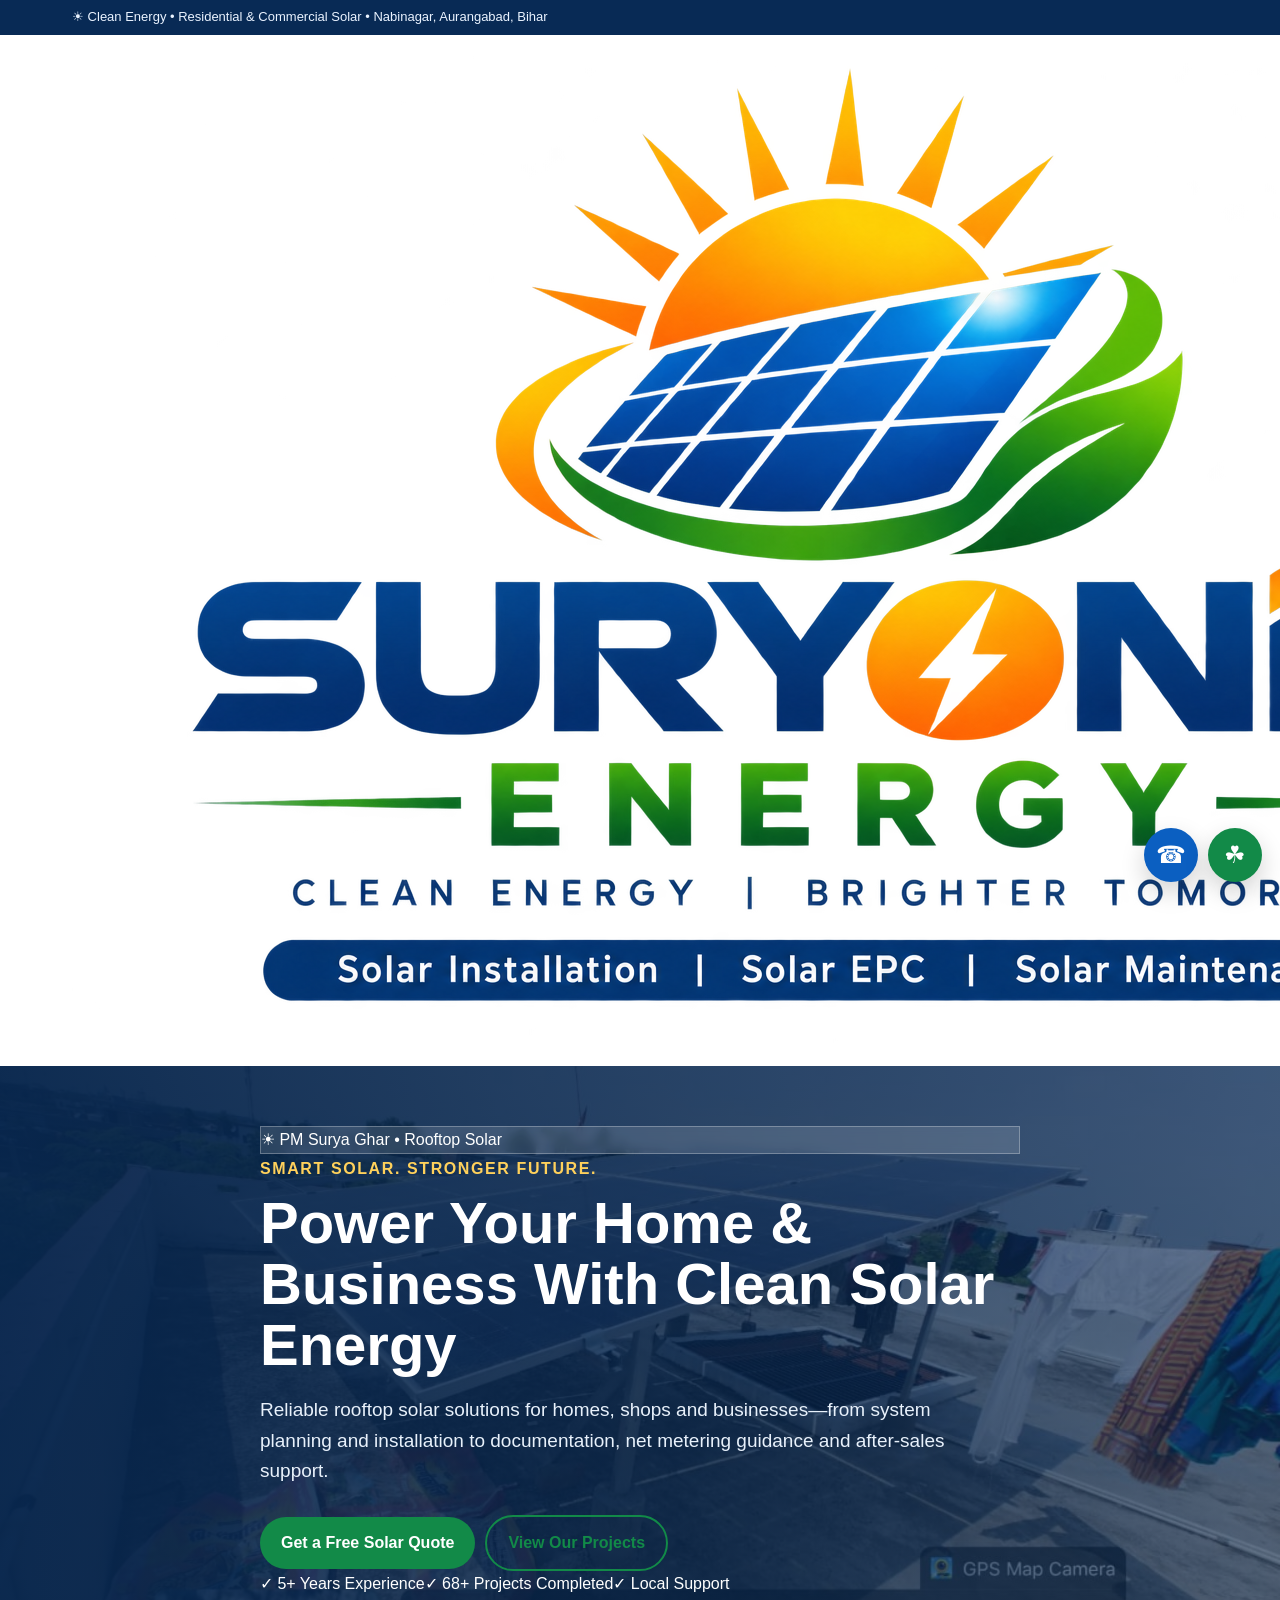
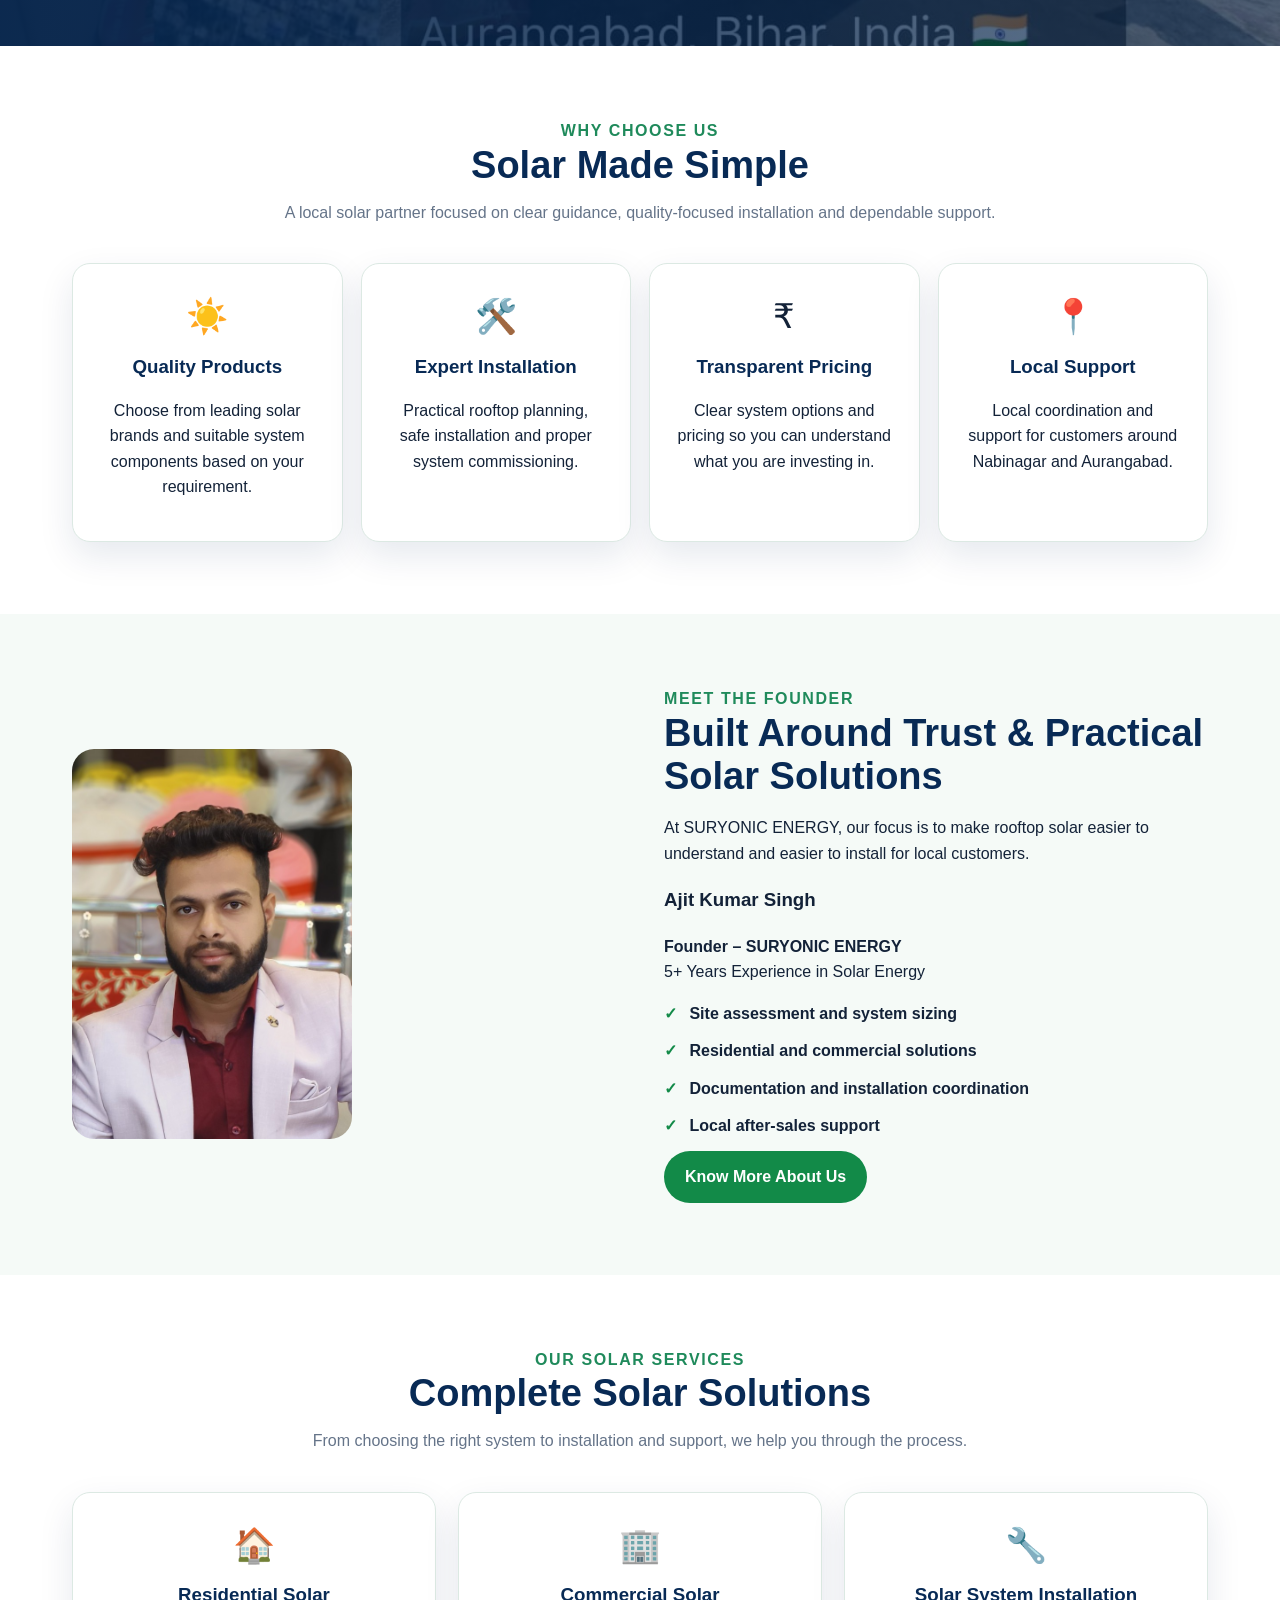
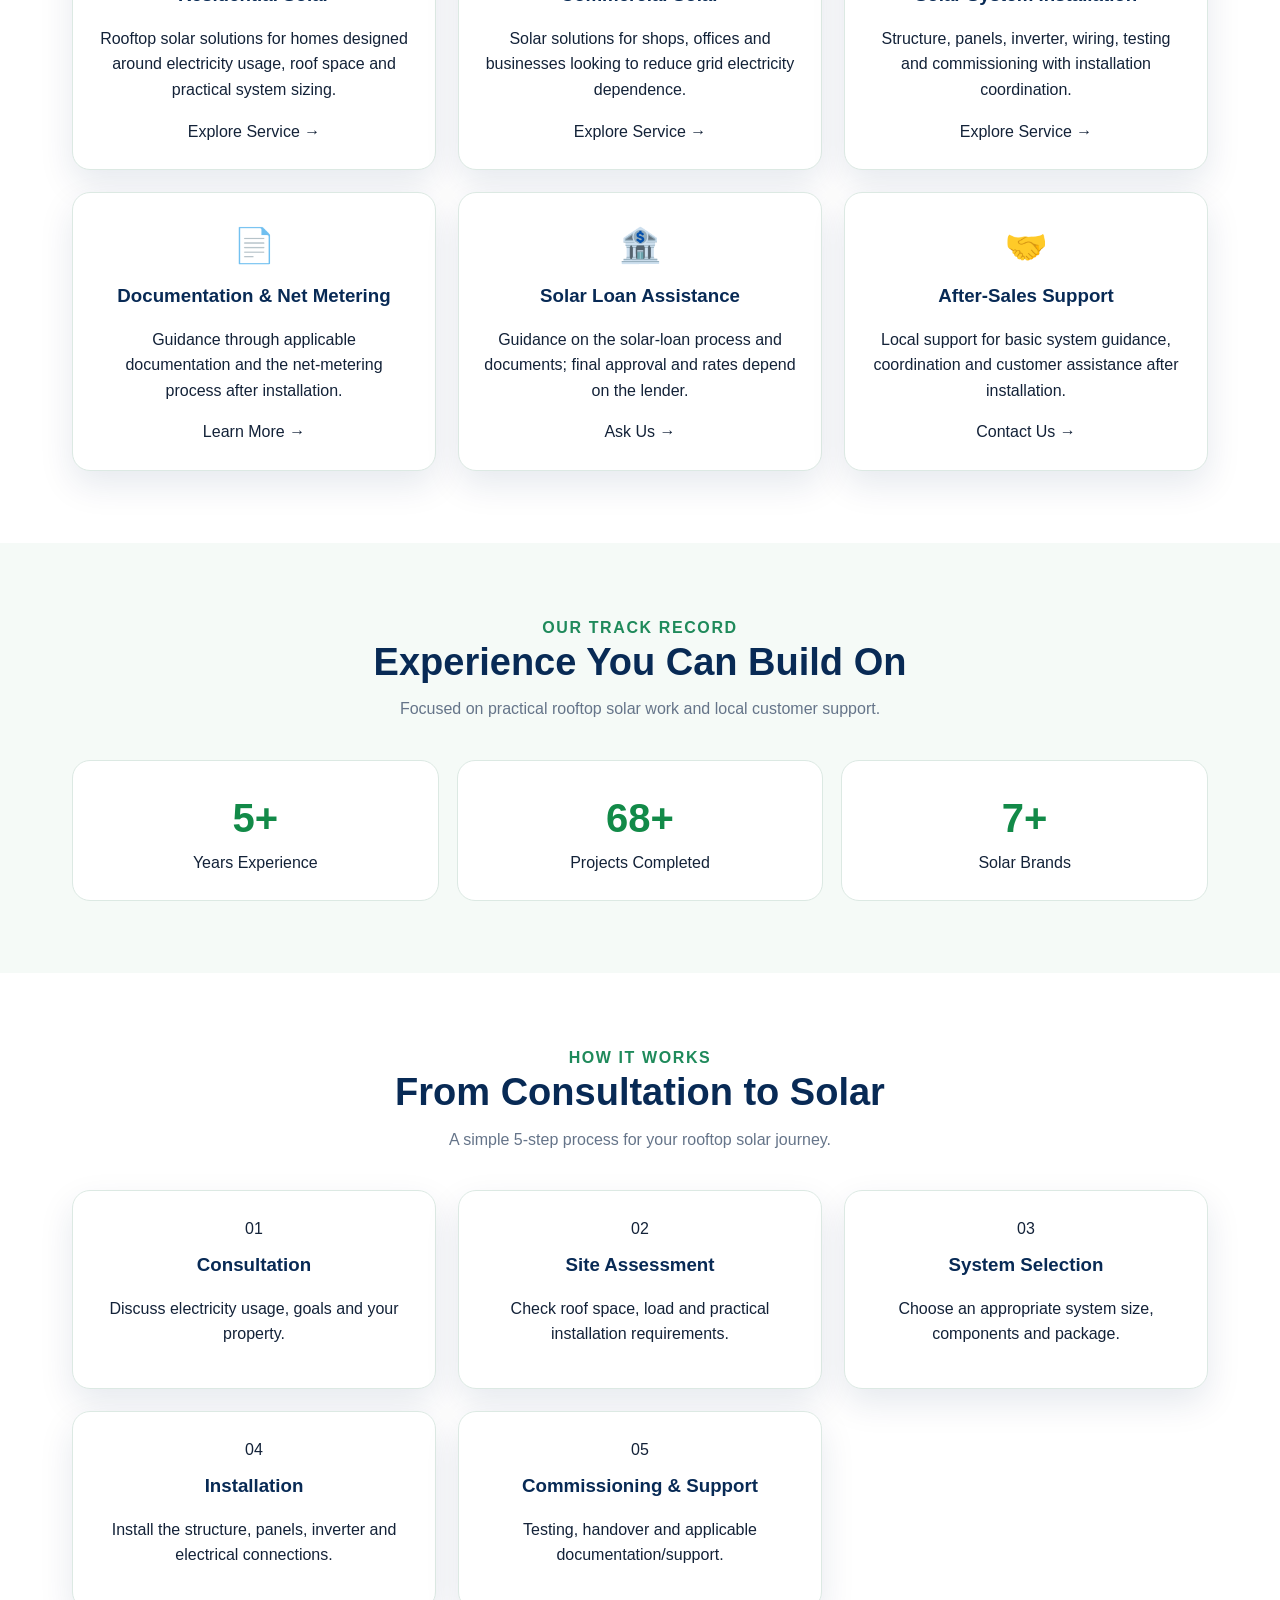
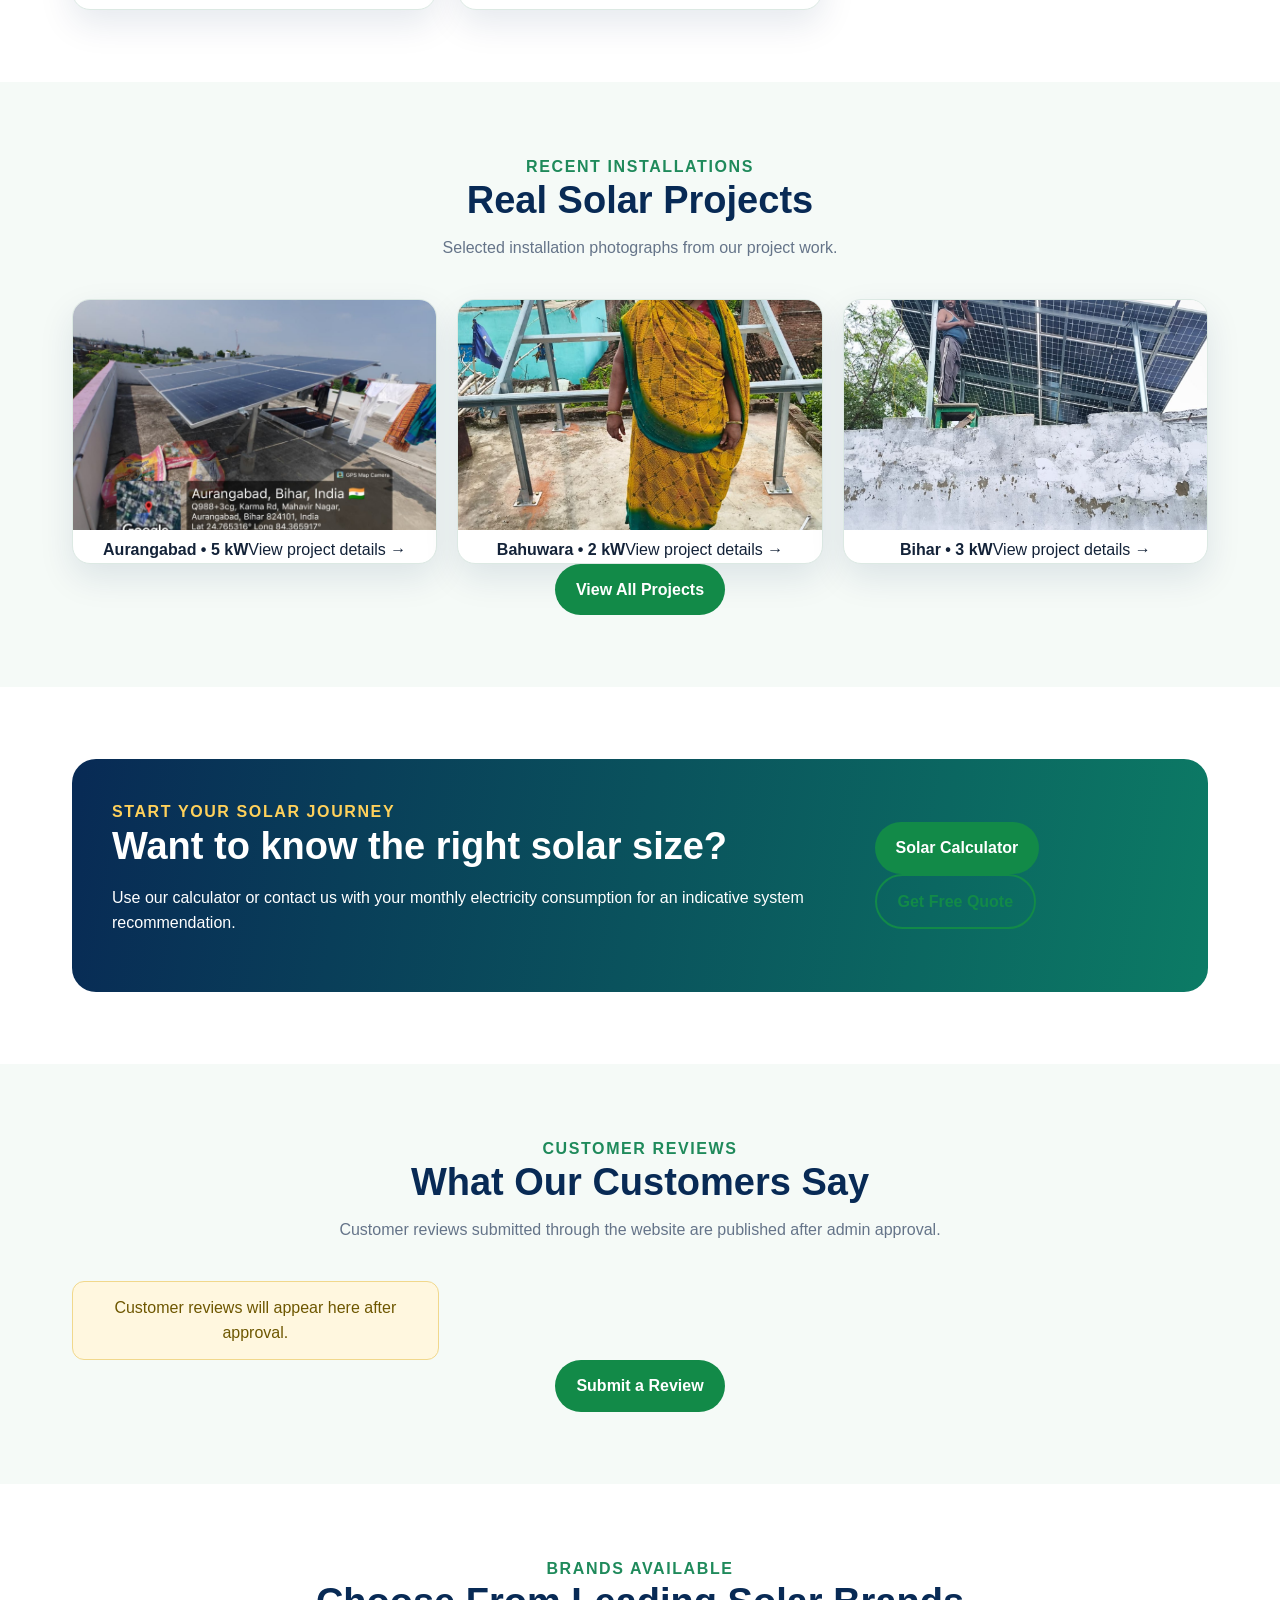
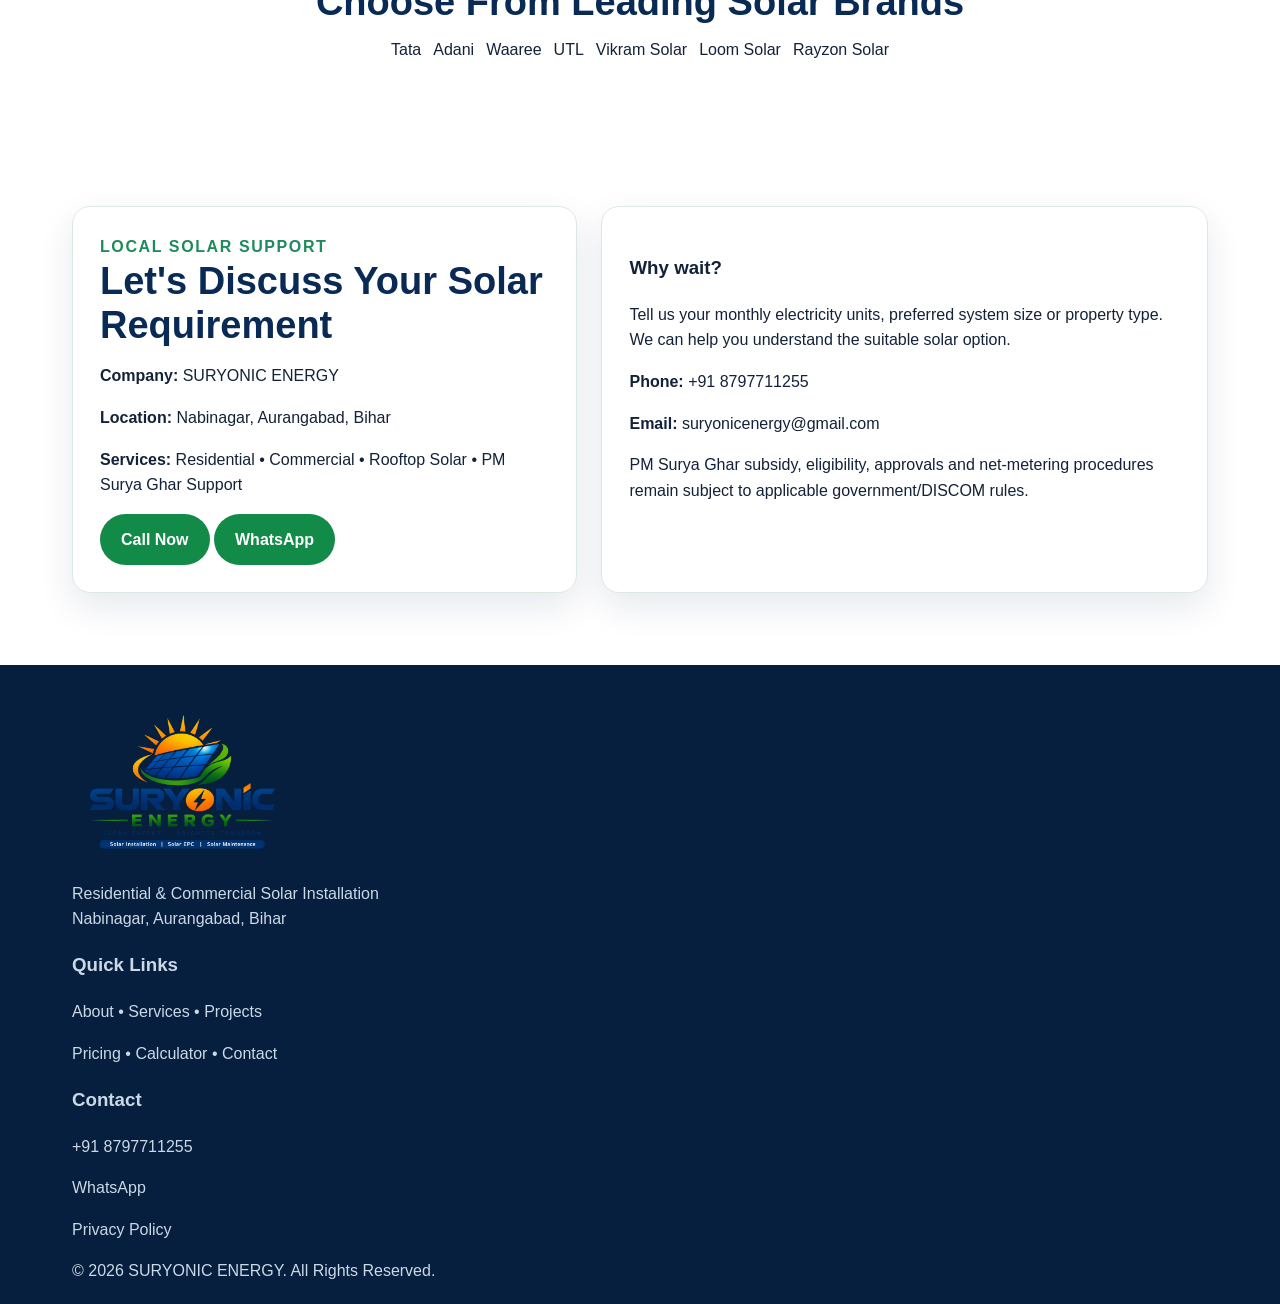
==== commit 217e8edb: "Update index.html" ====
--- a/index.html
+++ b/index.html
@@ -1 +1 @@
-<!doctype html><html lang="en"><head><meta charset="utf-8"><meta name="viewport" content="width=device-width,initial-scale=1"><title>Suryonic Energy | Solar Installation</title><meta name="description" content="Suryonic Energy solar installation in Nabinagar, Aurangabad, Bihar."><link rel="stylesheet" href="style.css"></head><body><div class="top"><div class="wrap">☀ Clean Energy • Residential & Commercial Solar • Nabinagar, Aurangabad, Bihar</div></div><header><div class="wrap nav"><a href="index.html"><img class="brand-logo" src="assets/logo.png" alt="SURYONIC ENERGY Logo"></a><button class="hamb">☰</button><nav class="menu"><a class="active" href="index.html">Home</a><a href="about.html">About</a><a href="services.html">Services</a><a href="pm-surya-ghar.html">PM Surya Ghar</a><a href="calculator.html">Calculator</a><a href="projects.html">Projects</a><a href="pricing.html">Pricing</a><a href="contact.html">Contact</a><a class="btn" href="contact.html">Get Free Quote</a></nav></div></header><main><section class="hero"><div class="wrap"><div class="eyebrow">PM Surya Ghar • Rooftop Solar</div><div class="pill hero-pill">Authorized by SBPDCL</div><h1>Power Your Home & Business With Clean Solar Energy</h1><p>Reliable solar installation with system planning, documentation guidance, installation and after-sales support.</p><a class="btn sun" href="contact.html">Get Free Quote →</a> <a class="btn outline" href="services.html">Explore Services</a></div></section><section class="section"><div class="wrap"><div class="center"><span class="pill">WHY CHOOSE US</span><h2>Solar Made Simple</h2><p class="lead">Professional, clear and customer-focused solar support from consultation to installation.</p></div><div class="grid4"><div class="card center"><div class="icon">☀️</div><h3>Quality Products</h3><p>Tata, Adani, Waaree, UTL, Vikram Solar, Loom Solar & Rayzon Solar available.</p></div><div class="card center"><div class="icon">⚙️</div><h3>Expert Installation</h3><p>System planning, structure, modules, inverter and electrical integration.</p></div><div class="card center"><div class="icon">₹</div><h3>Transparent Pricing</h3><p>Clear 1–5 kW package pricing with space guidance.</p></div><div class="card center"><div class="icon">🌱</div><h3>Local Support</h3><p>Installation and post-installation assistance in the region.</p></div></div></div></section><section class="section soft"><div class="wrap"><div class="center"><h2>Our Solar Services</h2><p class="lead">Residential, commercial and rooftop solar solutions.</p></div><div class="grid"><div class="card"><div class="icon">🏠</div><h3>Residential Solar</h3><p>Solar systems for homes and rooftops.</p></div><div class="card"><div class="icon">🏢</div><h3>Commercial Solar</h3><p>Solutions for shops, offices and businesses.</p></div><div class="card"><div class="icon">📄</div><h3>Documentation & Net Metering</h3><p>Guidance through applicable paperwork and process.</p></div><div class="card"><div class="icon">💳</div><h3>Solar Loan Assistance</h3><p>Help understanding available finance options.</p></div><div class="card"><div class="icon">🔧</div><h3>After-Sales Support</h3><p>Support after installation.</p></div><div class="card"><div class="icon">☀️</div><h3>PM Surya Ghar</h3><p>Guidance for eligible rooftop solar customers.</p></div></div></div></section><section class="section"><div class="wrap"><div class="stats"><div class="stat"><b>5+</b>Years Solar Experience</div><div class="stat"><b>68+</b>Projects Completed</div><div class="stat"><b>7+</b>Solar Brands Available</div></div></div></section><section class="section"><div class="wrap"><div class="cta"><div><div class="eyebrow">Start Your Solar Journey</div><h2>Want to know the right solar size?</h2><p>Use the quick calculator or send your bill for a consultation.</p></div><a class="btn sun" href="calculator.html">Open Solar Calculator →</a></div></div></section></main><footer><div class="wrap"><div class="footer-grid"><div><img src="assets/logo.png" alt="Suryonic Energy" style="width:230px;border-radius:10px"><p>Solar Installation & Energy Solutions<br>Nabinagar, Aurangabad, Bihar</p></div><div><h3>Quick Links</h3><p><a href="about.html">About</a></p><p><a href="services.html">Services</a></p><p><a href="projects.html">Projects</a></p><p><a href="pricing.html">Pricing</a></p></div><div><h3>Contact</h3><p><a href="tel:+918797711255">+91 8797711255</a></p><p><a href="https://wa.me/918797711255">WhatsApp</a></p></div></div><div class="legal">© 2026 Suryonic Energy. All Rights Reserved.</div></div></footer><script src="app.js"></script></body></html>
+<!doctype html><html lang="en-IN"><head><meta charset="utf-8"><meta name="viewport" content="width=device-width,initial-scale=1"><title>SURYONIC ENERGY | Solar Company in Nabinagar, Aurangabad, Bihar</title><meta name="description" content="SURYONIC ENERGY provides residential and commercial rooftop solar installation in Nabinagar, Aurangabad, Bihar, with PM Surya Ghar support, documentation, net metering and after-sales assistance."><meta name="keywords" content="solar company Nabinagar, solar installation Aurangabad Bihar, rooftop solar Nabinagar, PM Surya Ghar Nabinagar, commercial solar Aurangabad Bihar, residential solar Bihar"><meta name="robots" content="index,follow"><link rel="canonical" href="https://suryonicenergy-droid.github.io/suryonicenergy/"><meta property="og:type" content="website"><meta property="og:title" content="SURYONIC ENERGY | Solar Company in Nabinagar, Aurangabad, Bihar"><meta property="og:description" content="Residential, commercial and rooftop solar installation with local support in Nabinagar, Aurangabad, Bihar."><meta property="og:url" content="https://suryonicenergy-droid.github.io/suryonicenergy/"><meta property="og:image" content="assets/logo.png"><meta name="twitter:card" content="summary_large_image"><link rel="icon" href="assets/logo.png"><script type="application/ld+json">{"@context":"https://schema.org","@type":"LocalBusiness","name":"SURYONIC ENERGY","url":"https://suryonicenergy-droid.github.io/suryonicenergy/","logo":"https://suryonicenergy-droid.github.io/suryonicenergy/assets/logo.png","description":"Residential and commercial solar installation and rooftop solar solutions in Nabinagar, Aurangabad, Bihar.","telephone":"+91-8797711255","email":"suryonicenergy@gmail.com","address":{"@type":"PostalAddress","addressLocality":"Nabinagar","addressRegion":"Bihar","postalCode":"824301","addressCountry":"IN"},"areaServed":["Nabinagar","Aurangabad","Bihar"],"priceRange":"₹₹"}</script><link rel="stylesheet" href="style.css"></head><body><div class="top"><div class="wrap">☀ Clean Energy • Residential & Commercial Solar • Nabinagar, Aurangabad, Bihar</div></div><header><div class="wrap nav"><a class="brand" href="index.html" aria-label="SURYONIC ENERGY Home"><img src="assets/logo.png" alt="SURYONIC ENERGY logo"></a><button class="hamb" type="button" aria-label="Open menu">☰</button><nav class="menu"><a href="index.html">Home</a><a href="about.html">About</a><a href="services.html">Services</a><a href="pm-surya-ghar.html">PM Surya Ghar</a><a href="calculator.html">Calculator</a><a href="projects.html">Projects</a><a href="pricing.html">Pricing</a><a href="contact.html">Contact</a></nav><a class="btn primary" href="contact.html">Get Free Quote</a></div></header><main><section class="hero"><div class="wrap"><div class="hero-pill">☀ PM Surya Ghar • Rooftop Solar</div><div class="eyebrow">Smart Solar. Stronger Future.</div><h1>Power Your Home &amp; Business With Clean Solar Energy</h1><p>Reliable rooftop solar solutions for homes, shops and businesses—from system planning and installation to documentation, net metering guidance and after-sales support.</p><div><a class="btn primary" href="contact.html">Get a Free Solar Quote</a><a class="btn outline" href="projects.html">View Our Projects</a></div><div class="hero-trust"><span>✓ 5+ Years Experience</span><span>✓ 68+ Projects Completed</span><span>✓ Local Support</span></div></div></section><section class="section"><div class="wrap center"><div class="eyebrow" style="color:#1f8a5b">WHY CHOOSE US</div><h2>Solar Made Simple</h2><p class="lead">A local solar partner focused on clear guidance, quality-focused installation and dependable support.</p><div class="grid4 stagger"><article class="card"><div class="icon">☀️</div><h3>Quality Products</h3><p>Choose from leading solar brands and suitable system components based on your requirement.</p></article><article class="card"><div class="icon">🛠️</div><h3>Expert Installation</h3><p>Practical rooftop planning, safe installation and proper system commissioning.</p></article><article class="card"><div class="icon">₹</div><h3>Transparent Pricing</h3><p>Clear system options and pricing so you can understand what you are investing in.</p></article><article class="card"><div class="icon">📍</div><h3>Local Support</h3><p>Local coordination and support for customers around Nabinagar and Aurangabad.</p></article></div></div></section><section class="section soft"><div class="wrap why"><div class="founder-wrap"><img src="assets/founder.jpg" class="founder" alt="Ajit Kumar Singh, Founder of SURYONIC ENERGY" loading="lazy"></div><div><div class="eyebrow" style="color:#1f8a5b">MEET THE FOUNDER</div><h2>Built Around Trust &amp; Practical Solar Solutions</h2><p>At SURYONIC ENERGY, our focus is to make rooftop solar easier to understand and easier to install for local customers.</p><h3>Ajit Kumar Singh</h3><p><strong>Founder – SURYONIC ENERGY</strong><br>5+ Years Experience in Solar Energy</p><div class="checks"><div><span>✓</span> Site assessment and system sizing</div><div><span>✓</span> Residential and commercial solutions</div><div><span>✓</span> Documentation and installation coordination</div><div><span>✓</span> Local after-sales support</div></div><a class="btn primary" href="about.html">Know More About Us</a></div></div></section><section class="section" id="services"><div class="wrap center"><div class="eyebrow" style="color:#1f8a5b">OUR SOLAR SERVICES</div><h2>Complete Solar Solutions</h2><p class="lead">From choosing the right system to installation and support, we help you through the process.</p><div class="grid stagger"><article class="card"><div class="icon">🏠</div><h3>Residential Solar</h3><p>Rooftop solar solutions for homes designed around electricity usage, roof space and practical system sizing.</p><a class="text-link" href="services.html">Explore Service →</a></article><article class="card"><div class="icon">🏢</div><h3>Commercial Solar</h3><p>Solar solutions for shops, offices and businesses looking to reduce grid electricity dependence.</p><a class="text-link" href="services.html">Explore Service →</a></article><article class="card"><div class="icon">🔧</div><h3>Solar System Installation</h3><p>Structure, panels, inverter, wiring, testing and commissioning with installation coordination.</p><a class="text-link" href="services.html">Explore Service →</a></article><article class="card"><div class="icon">📄</div><h3>Documentation &amp; Net Metering</h3><p>Guidance through applicable documentation and the net-metering process after installation.</p><a class="text-link" href="pm-surya-ghar.html">Learn More →</a></article><article class="card"><div class="icon">🏦</div><h3>Solar Loan Assistance</h3><p>Guidance on the solar-loan process and documents; final approval and rates depend on the lender.</p><a class="text-link" href="contact.html">Ask Us →</a></article><article class="card"><div class="icon">🤝</div><h3>After-Sales Support</h3><p>Local support for basic system guidance, coordination and customer assistance after installation.</p><a class="text-link" href="contact.html">Contact Us →</a></article></div></div></section><section class="section soft"><div class="wrap center"><div class="eyebrow" style="color:#1f8a5b">OUR TRACK RECORD</div><h2>Experience You Can Build On</h2><p class="lead">Focused on practical rooftop solar work and local customer support.</p><div class="stats"><div class="stat"><b>5+</b><span>Years Experience</span></div><div class="stat"><b>68+</b><span>Projects Completed</span></div><div class="stat"><b>7+</b><span>Solar Brands</span></div></div></div></section><section class="section"><div class="wrap center"><div class="eyebrow" style="color:#1f8a5b">HOW IT WORKS</div><h2>From Consultation to Solar</h2><p class="lead">A simple 5-step process for your rooftop solar journey.</p><div class="grid steps stagger"><article class="card"><div class="step-no">01</div><h3>Consultation</h3><p>Discuss electricity usage, goals and your property.</p></article><article class="card"><div class="step-no">02</div><h3>Site Assessment</h3><p>Check roof space, load and practical installation requirements.</p></article><article class="card"><div class="step-no">03</div><h3>System Selection</h3><p>Choose an appropriate system size, components and package.</p></article><article class="card"><div class="step-no">04</div><h3>Installation</h3><p>Install the structure, panels, inverter and electrical connections.</p></article><article class="card"><div class="step-no">05</div><h3>Commissioning &amp; Support</h3><p>Testing, handover and applicable documentation/support.</p></article></div></div></section><section class="section soft"><div class="wrap center"><div class="eyebrow" style="color:#1f8a5b">RECENT INSTALLATIONS</div><h2>Real Solar Projects</h2><p class="lead">Selected installation photographs from our project work.</p><div class="project-grid stagger"><a class="project-card" href="projects.html"><img src="assets/projects/aurangabad-5kw.jpg" alt="5 kW solar installation in Aurangabad" loading="lazy"><div><strong>Aurangabad • 5 kW</strong><span>View project details →</span></div></a><a class="project-card" href="projects.html"><img src="assets/projects/bahuwara-2kw.jpg" alt="2 kW solar installation at Bahuwara" loading="lazy"><div><strong>Bahuwara • 2 kW</strong><span>View project details →</span></div></a><a class="project-card" href="projects.html"><img src="assets/projects/bihar-3kw.jpg" alt="3 kW solar installation in Bihar" loading="lazy"><div><strong>Bihar • 3 kW</strong><span>View project details →</span></div></a></div><a class="btn primary" href="projects.html">View All Projects</a></div></section><section class="section"><div class="wrap"><div class="cta"><div><div class="eyebrow">START YOUR SOLAR JOURNEY</div><h2>Want to know the right solar size?</h2><p>Use our calculator or contact us with your monthly electricity consumption for an indicative system recommendation.</p></div><div><a class="btn primary" href="calculator.html">Solar Calculator</a><a class="btn outline" href="contact.html">Get Free Quote</a></div></div></div></section><section class="section soft"><div class="wrap center"><div class="eyebrow" style="color:#1f8a5b">CUSTOMER REVIEWS</div><h2>What Our Customers Say</h2><p class="lead">Customer reviews submitted through the website are published after admin approval.</p><div id="approvedReviews" class="review-grid"><div class="notice">Customer reviews will appear here after approval.</div></div><a class="btn primary" href="reviews.html">Submit a Review</a></div></section><section class="section" id="brands"><div class="wrap center"><div class="eyebrow" style="color:#1f8a5b">BRANDS AVAILABLE</div><h2>Choose From Leading Solar Brands</h2><div class="brand-strip"><span>Tata</span><span>Adani</span><span>Waaree</span><span>UTL</span><span>Vikram Solar</span><span>Loom Solar</span><span>Rayzon Solar</span></div></div></section><section class="section" id="contact"><div class="wrap"><div class="contact"><div class="contact-box"><div class="eyebrow" style="color:#1f8a5b">LOCAL SOLAR SUPPORT</div><h2>Let's Discuss Your Solar Requirement</h2><p><strong>Company:</strong> SURYONIC ENERGY</p><p><strong>Location:</strong> Nabinagar, Aurangabad, Bihar</p><p><strong>Services:</strong> Residential • Commercial • Rooftop Solar • PM Surya Ghar Support</p><a class="btn primary" href="tel:+918797711255">Call Now</a> <a class="btn" href="https://wa.me/918797711255" target="_blank" rel="noopener">WhatsApp</a></div><div class="contact-box"><h3>Why wait?</h3><p>Tell us your monthly electricity units, preferred system size or property type. We can help you understand the suitable solar option.</p><p><strong>Phone:</strong> <a href="tel:+918797711255">+91 8797711255</a></p><p><strong>Email:</strong> <a href="mailto:suryonicenergy@gmail.com">suryonicenergy@gmail.com</a></p><p class="small">PM Surya Ghar subsidy, eligibility, approvals and net-metering procedures remain subject to applicable government/DISCOM rules.</p></div></div></div></section></main><footer><div class="wrap foot"><div><a href="index.html"><img src="assets/logo.png" alt="SURYONIC ENERGY" style="max-width:220px"></a><p>Residential &amp; Commercial Solar Installation<br>Nabinagar, Aurangabad, Bihar</p></div><div><h3>Quick Links</h3><p><a href="about.html">About</a> • <a href="services.html">Services</a> • <a href="projects.html">Projects</a></p><p><a href="pricing.html">Pricing</a> • <a href="calculator.html">Calculator</a> • <a href="contact.html">Contact</a></p></div><div><h3>Contact</h3><p><a href="tel:+918797711255">+91 8797711255</a></p><p><a href="https://wa.me/918797711255" target="_blank" rel="noopener">WhatsApp</a></p><p><a href="privacy.html">Privacy Policy</a></p></div></div><div class="wrap small">© 2026 SURYONIC ENERGY. All Rights Reserved.</div></footer><script src="app.js"></script></body></html>
